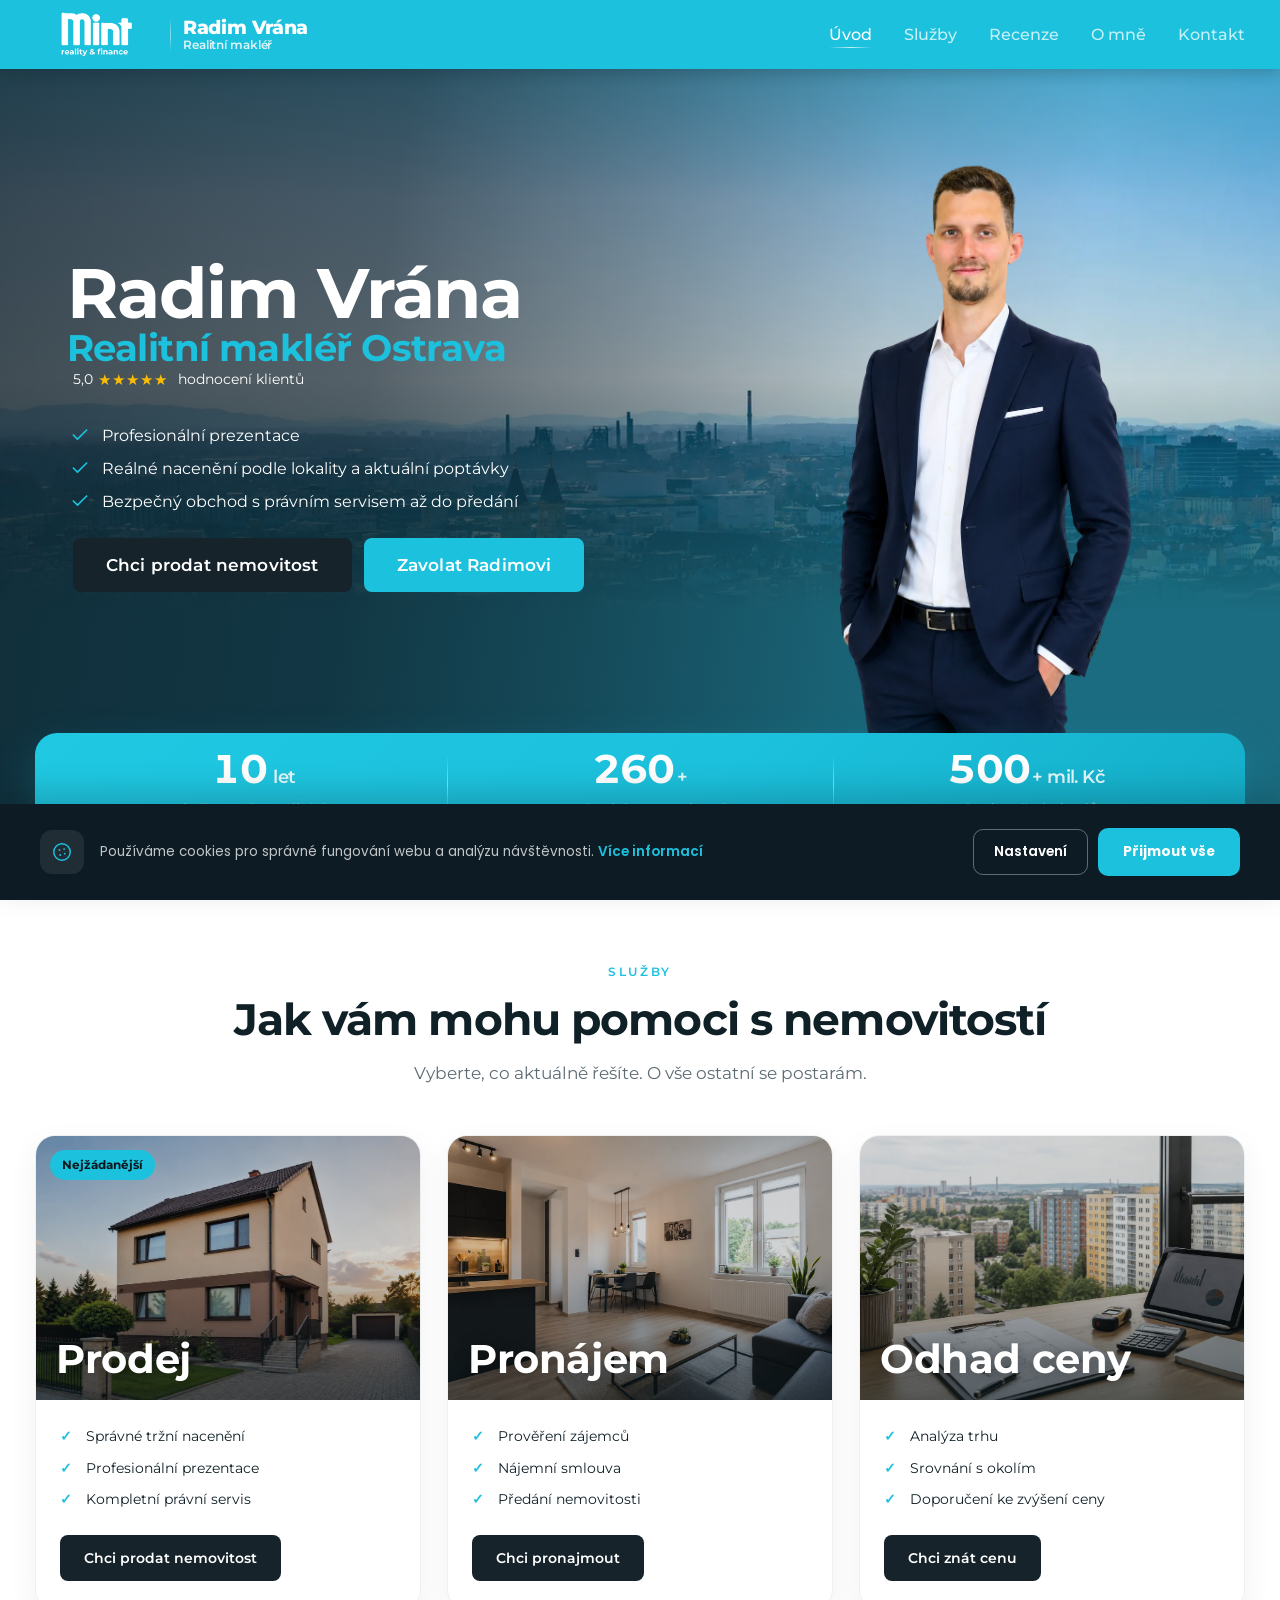
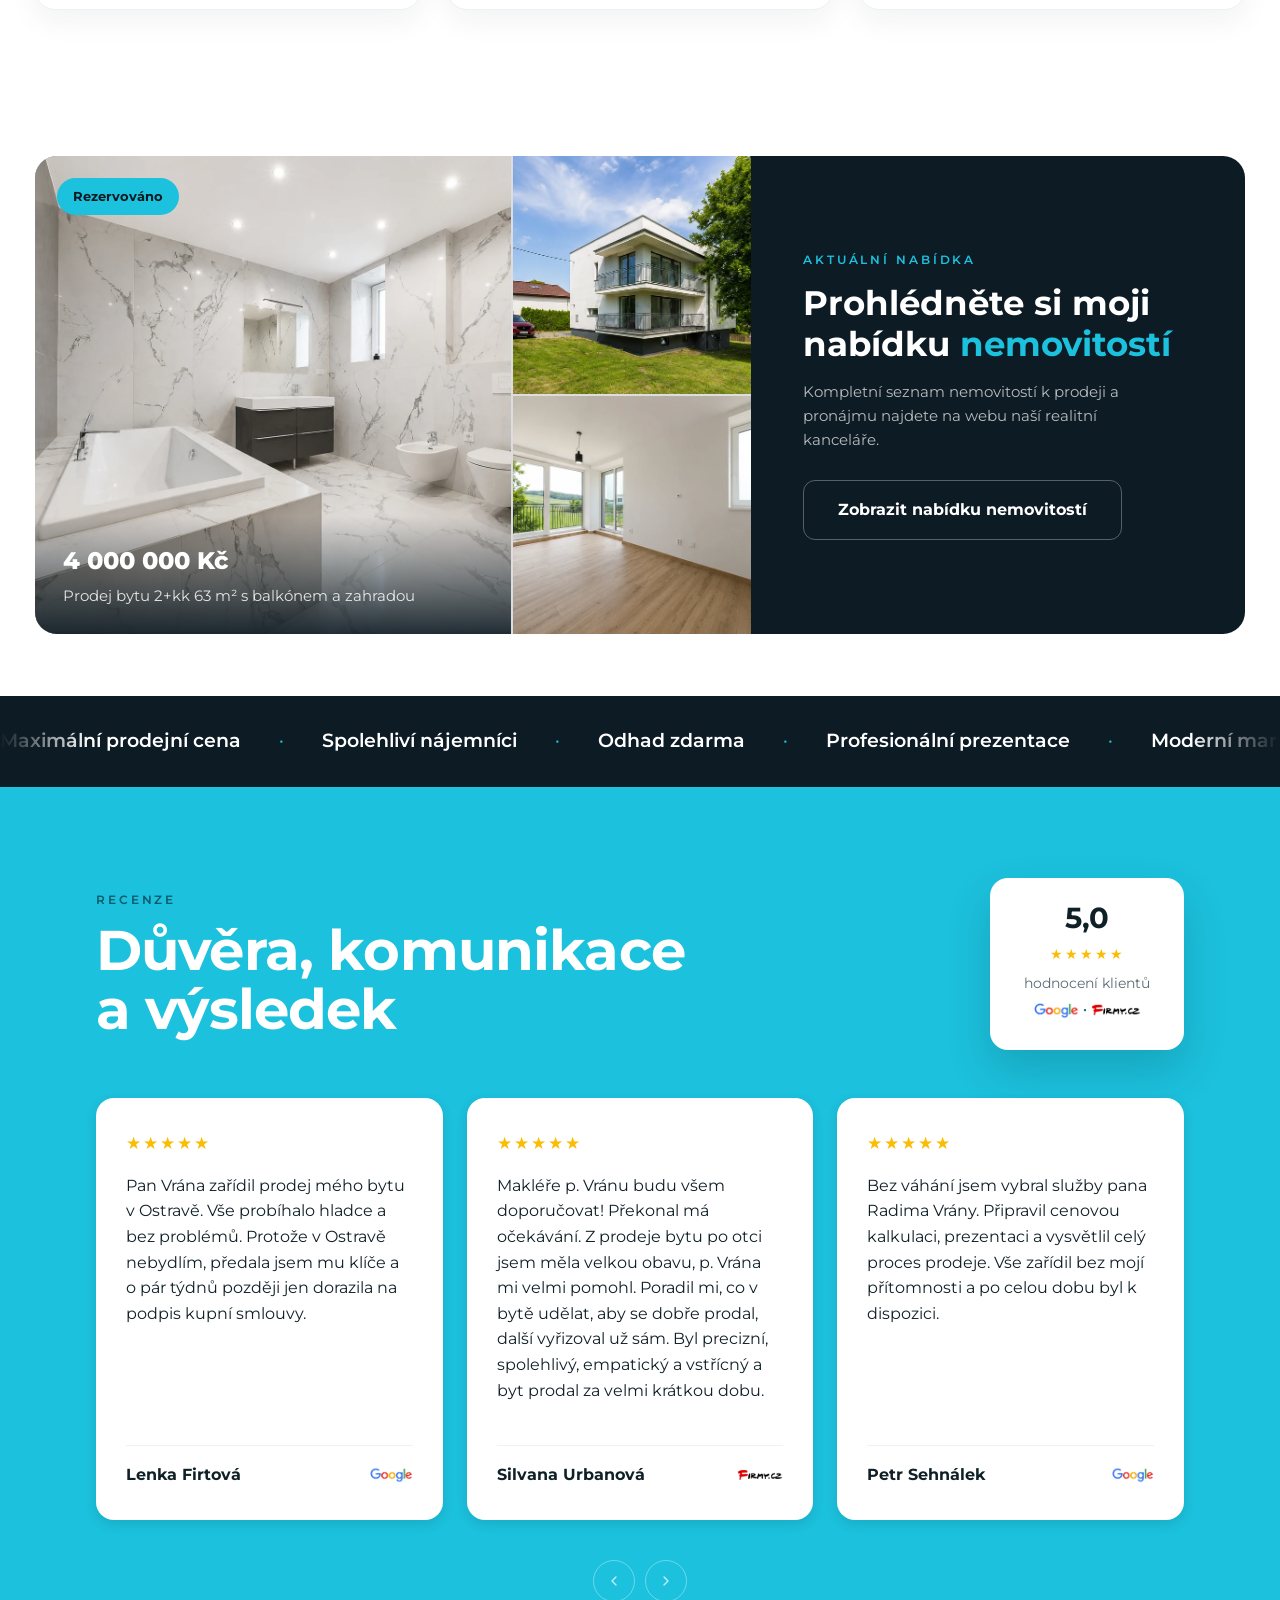
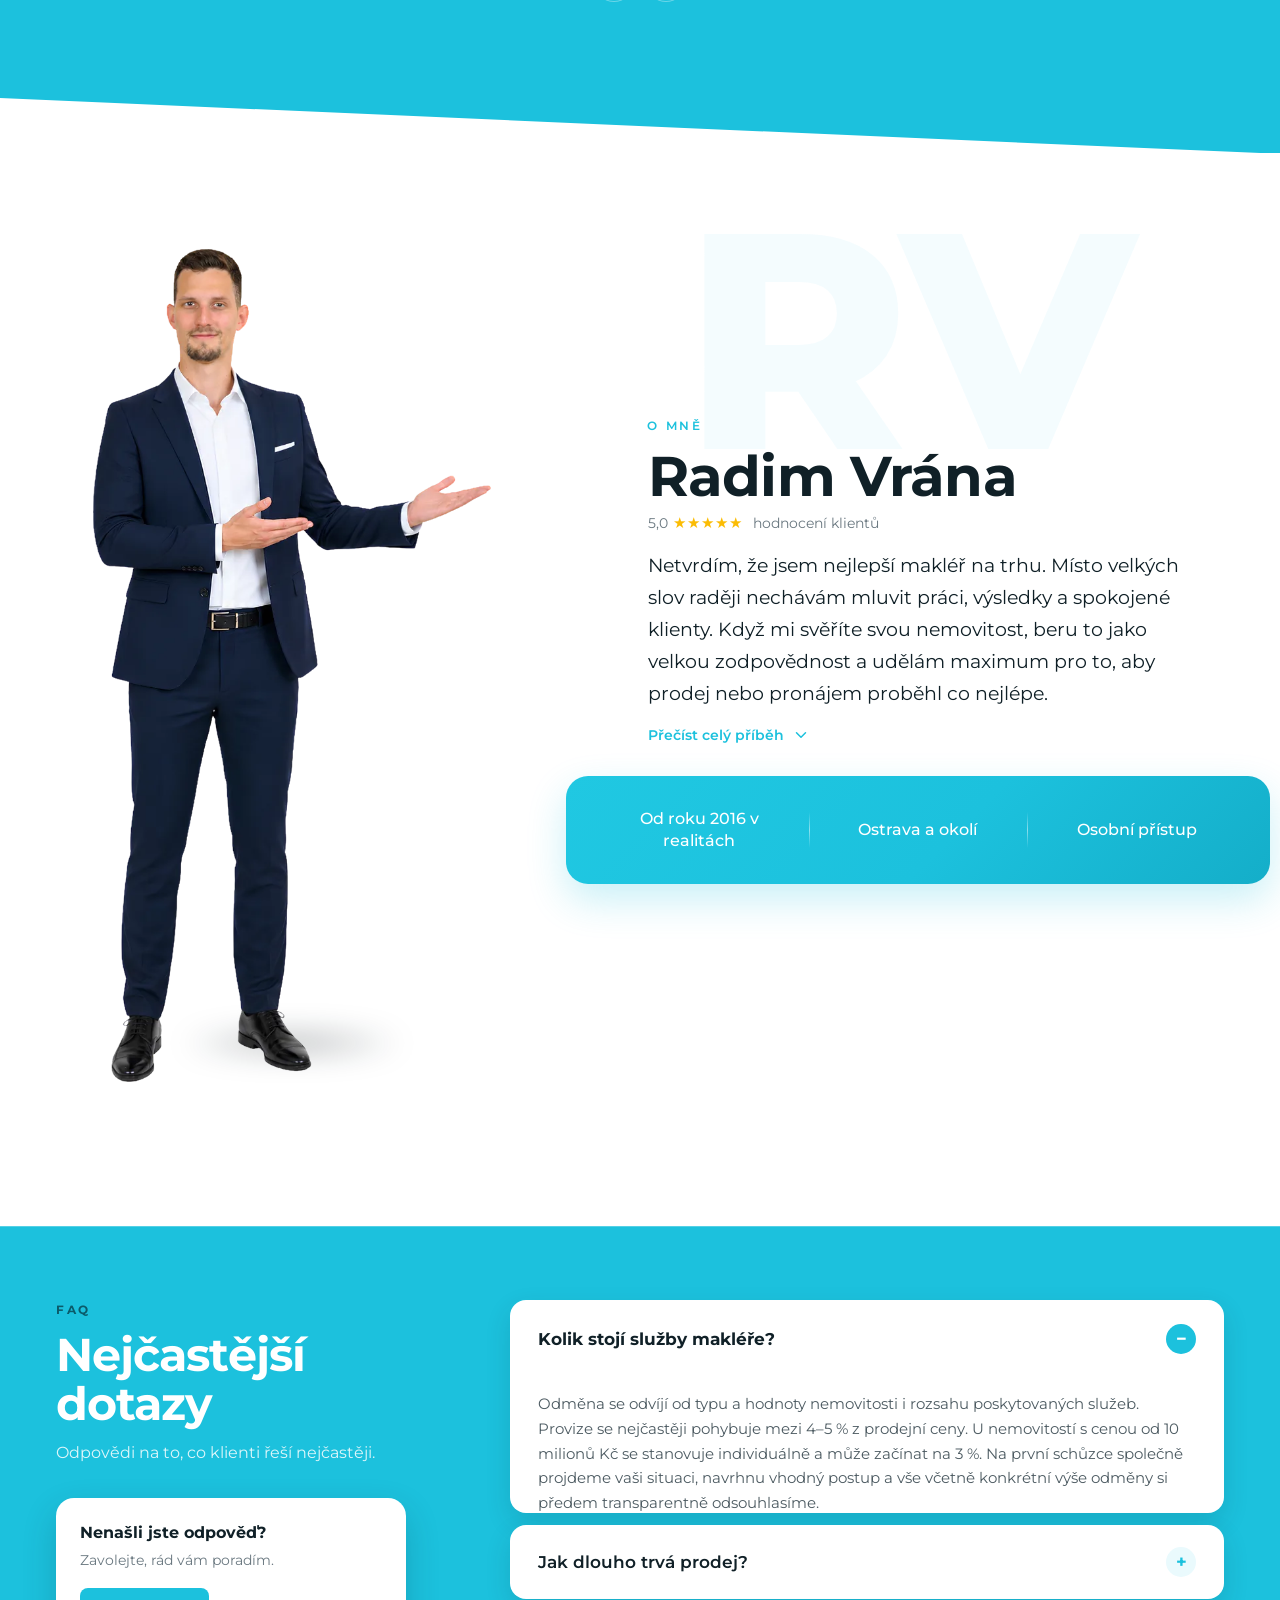
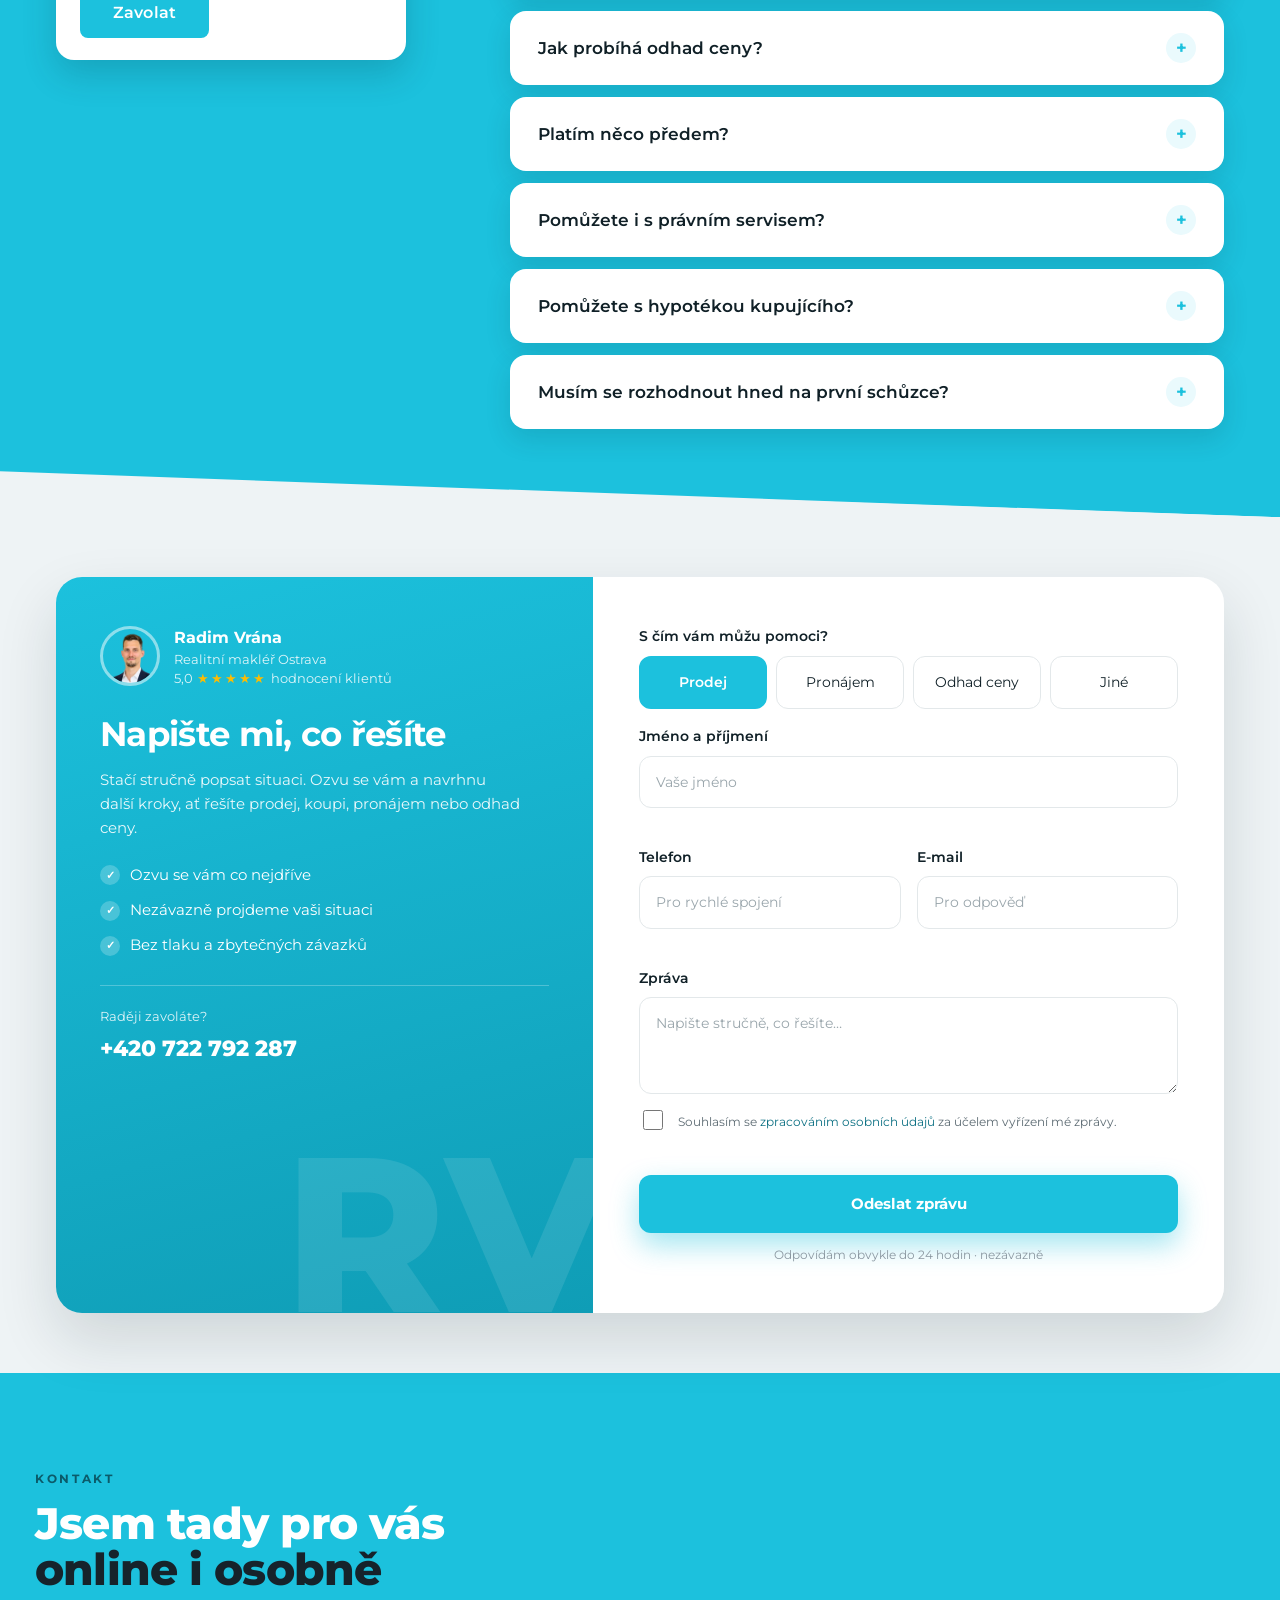
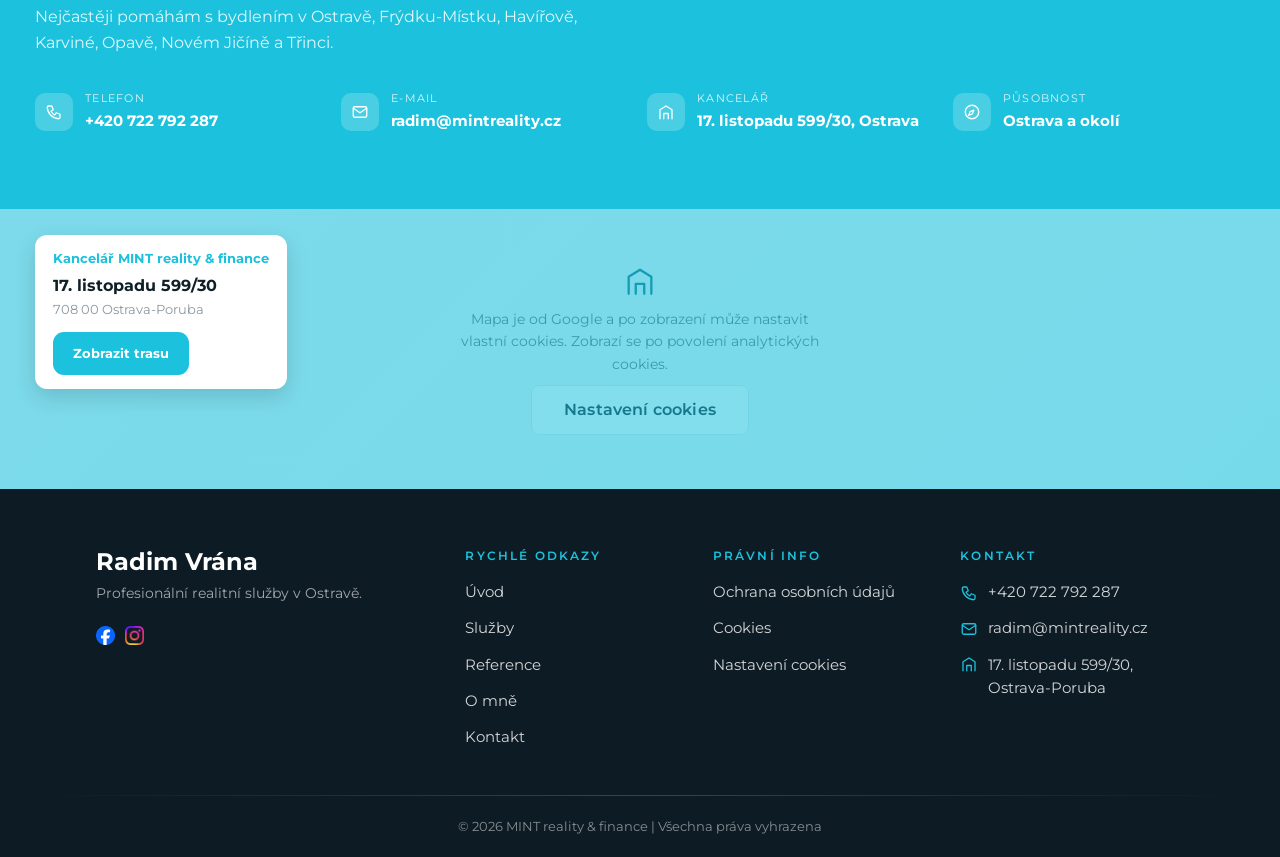
==== index.html @ 6e78b99b "FAQ: doplnit konkrétní výši provize (4-5 %, individuálně od 10 mil. Kč) Co-Authored-By: Claude Sonne" ====
<!DOCTYPE html>
<html lang="cs">
<head>
  <meta charset="UTF-8" />
  <meta name="viewport" content="width=device-width, initial-scale=1, viewport-fit=cover" />

  <!-- =========================================================================
       SEO ZÁKLAD — UPRAVIT PRO KAŽDÉHO MAKLÉŘE
       Tyto hodnoty musí být zde staticky (kvůli crawlerům). Zrcadli je
       s assets/data/site-config.js (sekce `seo` / `brand`).
       ====================================================================== -->
  <title>Radim Vrána | Realitní makléř Ostrava</title>
  <meta name="description" content="Pomohu vám s prodejem i pronájmem nemovitosti v Ostravě. Zajistím přesné nacenění, profesionální prezentaci, moderní marketing i kompletní právní servis až do předání klíčů." />
  <link rel="canonical" href="https://www.radimvrana.cz/" />
  <meta name="robots" content="index, follow" />
  <meta name="theme-color" content="#1CC1DD" />
  <meta name="author" content="Radim Vrána" />

  <!-- Favicony / ikony (placeholdery — nahraď reálnými soubory) -->
  <link rel="icon" href="assets/img/favicon.ico" sizes="any" />
  <link rel="icon" href="assets/img/favicon-32.png" type="image/png" sizes="32x32" />
  <link rel="icon" href="assets/img/favicon-16.png" type="image/png" sizes="16x16" />
  <link rel="apple-touch-icon" href="assets/img/apple-touch-icon.png" />

  <!-- Open Graph -->
  <meta property="og:type" content="website" />
  <meta property="og:locale" content="cs_CZ" />
  <meta property="og:site_name" content="Radim Vrána — Realitní makléř" />
  <meta property="og:title" content="Radim Vrána | Realitní makléř Ostrava" />
  <meta property="og:description" content="Pomohu vám s prodejem i pronájmem nemovitosti v Ostravě. Zajistím přesné nacenění, profesionální prezentaci, moderní marketing i kompletní právní servis až do předání klíčů." />
  <meta property="og:url" content="https://www.radimvrana.cz/" />
  <meta property="og:image" content="https://www.radimvrana.cz/assets/img/og-image.png" />
  <meta property="og:image:width" content="1200" />
  <meta property="og:image:height" content="630" />

  <!-- Twitter Card -->
  <meta name="twitter:card" content="summary_large_image" />
  <meta name="twitter:title" content="Radim Vrána | Realitní makléř Ostrava" />
  <meta name="twitter:description" content="Pomohu vám s prodejem i pronájmem nemovitosti v Ostravě. Zajistím přesné nacenění, profesionální prezentaci, moderní marketing i kompletní právní servis až do předání klíčů." />
  <meta name="twitter:image" content="https://www.radimvrana.cz/assets/img/og-image.png" />

  <!-- =========================================================================
       JSON-LD — strukturovaná data pro realitního makléře.
       Kombinace RealEstateAgent + napojení na Person (zakladatel/kontaktní osoba).
       UPRAVIT reálné údaje per makléř.

       POZOR — RECENZE / RATING:
       Záměrně ZDE NENÍ aggregateRating ani review. Přidávej je jen pokud máš
       ověřitelný, pravdivý zdroj hodnocení a opravdu počítané hodnoty. Falešné
       nebo nepodložené rating schema je proti pravidlům Google i zákazníka.
       Pokud budeš mít reálná data, přidej blok "aggregateRating" s pravdivým
       "ratingValue" a "reviewCount".
       ====================================================================== -->
  <script type="application/ld+json">
  {
    "@context": "https://schema.org",
    "@type": "RealEstateAgent",
    "name": "Radim Vrána — Realitní makléř",
    "image": "https://www.radimvrana.cz/assets/img/radim-vrana-avatar.webp",
    "url": "https://www.radimvrana.cz/",
    "telephone": "+420722792287",
    "email": "radim@mintreality.cz",
    "priceRange": "$$",
    "areaServed": "Ostrava a okolí",
    "address": {
      "@type": "PostalAddress",
      "addressLocality": "Ostrava",
      "addressCountry": "CZ"
    },
    "founder": {
      "@type": "Person",
      "name": "Radim Vrána",
      "jobTitle": "Realitní makléř",
      "telephone": "+420722792287",
      "email": "radim@mintreality.cz"
    }
  }
  </script>
  <!-- Pozn.: až budou reálné odkazy na sociální sítě (viz assets/data/site-config.js → social),
       přidej do objektu výše platnou JSON vlastnost "sameAs": ["https://facebook.com/...", ...].
       JSON nepodporuje komentáře — sem se žádný takový klíč přidat NESMÍ, jinak je celý blok
       neplatný a Google ho celý ignoruje (ověřeno: tahle chyba tu byla dřív). -->


  <!-- FAQPage – pouze otázky a odpovědi skutečně viditelné v sekci #faq.
       Při změně textů FAQ aktualizuj i tento blok, ať se shoduje s obsahem stránky. -->
  <script type="application/ld+json">
  {
    "@context": "https://schema.org",
    "@type": "FAQPage",
    "mainEntity": [
      {
        "@type": "Question",
        "name": "Kolik stojí služby makléře?",
        "acceptedAnswer": {
          "@type": "Answer",
          "text": "Odměna se odvíjí od typu a hodnoty nemovitosti i rozsahu poskytovaných služeb. Provize se nejčastěji pohybuje mezi 4–5 % z prodejní ceny. U nemovitostí s cenou od 10 milionů Kč se stanovuje individuálně a může začínat na 3 %. Na první schůzce společně projdeme vaši situaci, navrhnu vhodný postup a vše včetně konkrétní výše odměny si předem transparentně odsouhlasíme."
        }
      },
      {
        "@type": "Question",
        "name": "Jak dlouho trvá prodej?",
        "acceptedAnswer": {
          "@type": "Answer",
          "text": "Prodej nemovitosti obvykle trvá přibližně 1 až 3 měsíce. Konkrétní doba závisí především na správně nastavené ceně, typu nemovitosti, lokalitě a aktuální situaci na trhu."
        }
      },
      {
        "@type": "Question",
        "name": "Jak probíhá odhad ceny?",
        "acceptedAnswer": {
          "@type": "Answer",
          "text": "Podívám se na lokalitu, stav nemovitosti, dispozici, srovnatelné nabídky i reálnou poptávku. Cílem není cenu jen odhadnout od stolu, ale nastavit ji tak, aby dávala smysl pro trh i pro vás."
        }
      },
      {
        "@type": "Question",
        "name": "Platím něco předem?",
        "acceptedAnswer": {
          "@type": "Answer",
          "text": "Ne, předem nic neplatíte. Mou odměnu hradíte pouze v případě úspěšně dokončeného obchodu."
        }
      },
      {
        "@type": "Question",
        "name": "Pomůžete i s právním servisem?",
        "acceptedAnswer": {
          "@type": "Answer",
          "text": "Ano. Součástí bezpečného obchodu je příprava smluv, advokátní úschova, podpisy, katastr i předání nemovitosti. Právní část řeším ve spolupráci s advokátní kanceláří."
        }
      },
      {
        "@type": "Question",
        "name": "Pomůžete s hypotékou kupujícího?",
        "acceptedAnswer": {
          "@type": "Answer",
          "text": "Ano. Díky spolupráci s hypotečními specialisty dokážeme kupujícím pomoci se zajištěním financování. Prodávajícímu to přináší větší jistotu, že kupující hypotéku skutečně získá a celý obchod proběhne rychleji a bezpečněji."
        }
      },
      {
        "@type": "Question",
        "name": "Musím se rozhodnout hned na první schůzce?",
        "acceptedAnswer": {
          "@type": "Answer",
          "text": "Ne. První schůzka je hlavně o tom, abychom si prošli vaši situaci, možnosti a další postup. Rozhodnutí bude vždy na vás."
        }
      }
    ]
  }
  </script>

  <!-- Font: Montserrat (neblokuje render — display=swap) + Poppins pro cookie lištu -->
  <link rel="preconnect" href="https://fonts.googleapis.com" />
  <link rel="preconnect" href="https://fonts.gstatic.com" crossorigin />
  <link rel="stylesheet" href="https://fonts.googleapis.com/css2?family=Montserrat:wght@400;500;600;700&family=Poppins:wght@400;500;600;700&display=swap" />

  <!-- Styl -->
  <link rel="stylesheet" href="assets/css/styles.css" />
</head>
<body>
  <!-- Skip link -->
  <a class="skip-link" href="#main">Přeskočit na obsah</a>

  <!-- =========================================================================
       HEADER
       ====================================================================== -->
  <header class="site-header" id="top">
    <div class="container header__inner">
      <a class="brand" href="#top" aria-label="Domů — Radim Vrána, realitní makléř">
        <img class="brand__logo" src="assets/img/logo-bíle.png" alt="" aria-hidden="true" />
        <span class="brand__divider" aria-hidden="true"></span>
        <span class="brand__monogram" aria-hidden="true">
          <span class="brand__name" data-cfg="agent.name">Radim Vrána</span>
          <span class="brand__role">Realitní makléř</span>
        </span>
      </a>

      <nav class="nav" id="primary-nav" aria-label="Hlavní navigace">
        <ul class="nav__list">
          <li><a class="nav__link" href="#hero">Úvod</a></li>
          <li><a class="nav__link" href="#sluzby">Služby</a></li>
          <li><a class="nav__link" href="#reference">Recenze</a></li>
          <li><a class="nav__link" href="#o-mne">O mně</a></li>
          <li><a class="nav__link" href="#kontakt">Kontakt</a></li>
        </ul>
      </nav>

      <div class="header__actions">
        <button class="nav-toggle" type="button"
                aria-label="Otevřít menu" aria-expanded="false" aria-controls="mobile-menu">
          <span class="nav-toggle__bar"></span>
          <span class="nav-toggle__bar"></span>
          <span class="nav-toggle__bar"></span>
        </button>
      </div>
    </div>
  </header>

  <!-- Mobilní vysouvací menu — mimo <header>, aby jeho z-index nebyl omezený
       stacking kontextem hlavičky (ta má nižší z-index než backdrop, což by
       menu schovalo pod backdrop a odkazy by nešly kliknout). -->
  <div class="mobile-menu" id="mobile-menu" hidden>
    <nav aria-label="Mobilní navigace">
      <ul class="mobile-menu__list">
        <li><a class="mobile-menu__link" href="#hero">Úvod</a></li>
        <li><a class="mobile-menu__link" href="#sluzby">Služby</a></li>
        <li><a class="mobile-menu__link" href="#reference">Recenze</a></li>
        <li><a class="mobile-menu__link" href="#o-mne">O mně</a></li>
        <li><a class="mobile-menu__link" href="#kontakt">Kontakt</a></li>
      </ul>
      <div class="mobile-menu__actions">
        <a class="btn btn--primary btn--block" href="tel:+420722792287"
           data-cfg-href="agent.phoneTel" data-cfg="agent.phone">+420 722 792 287</a>
      </div>
    </nav>
  </div>
  <!-- Backdrop pro mobilní menu -->
  <div class="menu-backdrop" hidden></div>

  <main id="main">
    <!-- =======================================================================
         HERO
         ==================================================================== -->
    <section class="hero" id="hero" aria-labelledby="hero-title">
      <!-- Vizuální horní část hero (pozadí + obsah) — na mobilu je to samostatný
           kratší kontejner, aby pozadí (gradient/fotka) končilo nad statistikami
           a ne za nimi. Na desktopu je to jen obalový div beze změny chování. -->
      <div class="hero__visual">
        <!-- Vrstvené pozadí hero sekce pro mobil (podklad + fotka + tmavé překrytí).
             Na desktopu se nezobrazuje, tam běží původní .hero background-image. -->
        <div class="hero__bg-mobile" aria-hidden="true">
          <div class="hero__bg-base"></div>
          <div class="hero__bg-photo"></div>
          <div class="hero__bg-overlay"></div>
        </div>

        <!-- Liniový půdorysný motiv v pozadí (dekorace, decentní realitní detail) -->
        <svg class="hero__floorplan" viewBox="0 0 400 320" fill="none" stroke="currentColor"
             stroke-width="1.4" stroke-linejoin="round" aria-hidden="true">
          <rect x="8" y="8" width="384" height="304"/>
          <line x1="170" y1="8" x2="170" y2="200"/>
          <line x1="8" y1="200" x2="392" y2="200"/>
          <line x1="170" y1="120" x2="392" y2="120"/>
          <line x1="280" y1="120" x2="280" y2="200"/>
          <path d="M170 60a30 30 0 0 1 30 30"/>
          <path d="M92 200a26 26 0 0 1 26-26"/>
          <line x1="42" y1="8" x2="96" y2="8" stroke-width="4"/>
          <line x1="8" y1="244" x2="8" y2="288" stroke-width="4"/>
          <line x1="300" y1="312" x2="352" y2="312" stroke-width="4"/>
        </svg>

        <div class="container hero__inner">
        <div class="hero__content">
          <div class="hero__content-top">
            <h2 class="hero__name" data-cfg="agent.name">Radim Vrána</h2>
            <h1 class="hero__title" id="hero-title" data-cfg="hero.title">Realitní makléř Ostrava</h1>
            <div class="om-rating hero__rating" aria-label="Hodnocení 5 z 5">
              <span class="om-rating-text">5,0</span>
              <span class="om-stars" aria-hidden="true">★★★★★</span>
              <span class="om-rating-text">hodnocení klientů</span>
            </div>
          </div>

          <!-- Na mobilu se tento blok vizuálně přesouvá až pod fotku s vizitkou
               (viz .hero__content-bottom v @media max-width:899px), na desktopu
               zůstává v HTML pořadí beze změny. -->
          <div class="hero__content-bottom">
            <!-- Benefity místo podnadpisu (render z configu hero.reasons) -->
            <ul class="hero__reasons" data-reasons>
              <li>
                <svg class="hero__reason-ic" viewBox="0 0 24 24" fill="none" stroke="currentColor" stroke-width="2" stroke-linecap="round" stroke-linejoin="round" aria-hidden="true"><path d="M20 6 9 17l-5-5"/></svg>
                <span>Profesionální prezentace</span>
              </li>
              <li>
                <svg class="hero__reason-ic" viewBox="0 0 24 24" fill="none" stroke="currentColor" stroke-width="2" stroke-linecap="round" stroke-linejoin="round" aria-hidden="true"><path d="M20 6 9 17l-5-5"/></svg>
                <span>Reálné nacenění podle lokality a aktuální poptávky</span>
              </li>
              <li>
                <svg class="hero__reason-ic" viewBox="0 0 24 24" fill="none" stroke="currentColor" stroke-width="2" stroke-linecap="round" stroke-linejoin="round" aria-hidden="true"><path d="M20 6 9 17l-5-5"/></svg>
                <span>Bezpečný obchod s právním servisem až do předání</span>
              </li>
            </ul>
          </div>

          <!-- Na mobilu se tlačítka vizuálně přesouvají až pod fotku s vizitkou
               (viz .hero__cta v @media max-width:899px), na desktopu zůstávají
               v HTML pořadí beze změny. -->
          <div class="hero__cta">
            <a class="btn btn--primary btn--lg hero__cta-dark" href="#napiste" data-inquiry="Prodej nemovitosti" data-cfg="cta.secondary">
              Chci prodat nemovitost
            </a>
            <a class="btn btn--primary btn--lg hero__cta-desktop-only" href="tel:+420722792287" data-cfg-href="agent.phoneTel">
              Zavolat Radimovi
            </a>
            <a class="btn btn--primary btn--lg hero__cta-mobile-only" href="tel:+420722792287" data-cfg-href="agent.phoneTel">
              Zavolat Radimovi
            </a>
          </div>
        </div>

        <!-- Osobní karta makléře = fotka + překrývající kontaktní vizitka -->
        <aside class="hero__card" aria-label="Kontakt na makléře">
          <div class="hero__photo-wrap">
            <img class="hero__photo" src="assets/img/agent-placeholder.svg"
                 alt="Portrét makléře" width="440" height="550"
                 fetchpriority="high" decoding="async"
                 data-cfg-src="agent.photo" data-cfg-alt="agent.photoAlt" />
          </div>
          <div class="hero__contact">
            <p class="hero__signature" data-cfg="agent.name">Jan Novák</p>
            <p class="hero__signature-role" data-cfg="agent.position">Realitní makléř pro Ostravu a okolí</p>
            <a class="hero__phone-big" href="tel:+420777123456"
               data-cfg-href="agent.phoneTel" data-cfg="agent.phone" aria-label="Zavolat makléři">
              <svg viewBox="0 0 24 24" fill="none" stroke="currentColor" stroke-width="2" stroke-linecap="round" stroke-linejoin="round" aria-hidden="true"><path d="M5 4h4l2 5-3 2a12 12 0 0 0 5 5l2-3 5 2v4a2 2 0 0 1-2 2A16 16 0 0 1 3 6a2 2 0 0 1 2-2z"/></svg>
              +420 777 123 456
            </a>
            <a class="btn btn--primary btn--block" href="tel:+420722792287" data-cfg-href="agent.phoneTel">Zavolat Radimovi</a>
          </div>
        </aside>
        </div>
      </div>

      <!-- Statistiky -->
      <div class="container hero__stats">
        <ul class="stats" data-stats>
          <li class="stat"><span class="stat__value">10<span class="stat__suffix"> let</span></span><span class="stat__label">zkušeností v realitách</span></li>
          <li class="stat"><span class="stat__value">260<span class="stat__suffix">+</span></span><span class="stat__label">prodaných nemovitostí</span></li>
          <li class="stat"><span class="stat__value">500<span class="stat__suffix">+ mil. Kč</span></span><span class="stat__label">v hodnotě obchodů</span></li>
        </ul>
      </div>
    </section>

    <!-- =======================================================================
         SLUŽBY — 3 karty (Prodej / Pronájem / Odhad ceny)
         ==================================================================== -->
    <section class="section" id="sluzby" aria-labelledby="sluzby-title">
      <div class="container">
        <header class="sluzby-head">
          <p class="sluzby-kicker">Služby</p>
          <h2 class="sluzby-title" id="sluzby-title">Jak vám mohu pomoci s nemovitostí</h2>
          <p class="sluzby-lead">Vyberte, co aktuálně řešíte.<br class="sluzby-lead__break"> O vše ostatní se postarám.</p>
        </header>

        <div class="sluzby-grid">
          <article class="sluzba-card">
            <div class="sluzba-card__media">
              <span class="sluzba-card__badge">Nejžádanější</span>
              <img class="sluzba-card__img" src="assets/img/karta-prodej.webp" alt="Prodej nemovitosti" loading="lazy" width="640" height="440" />
              <h3 class="sluzba-card__title">Prodej</h3>
            </div>
            <div class="sluzba-card__body">
              <ul class="sluzba-card__list">
                <li>Správné tržní nacenění</li>
                <li>Profesionální prezentace</li>
                <li>Kompletní právní servis</li>
              </ul>
              <a class="sluzba-card__cta" href="#napiste" data-inquiry="Prodej nemovitosti">Chci prodat nemovitost</a>
            </div>
          </article>

          <article class="sluzba-card">
            <div class="sluzba-card__media">
              <img class="sluzba-card__img" src="assets/img/karta-pronajem.webp" alt="Pronájem nemovitosti" loading="lazy" width="640" height="440" />
              <h3 class="sluzba-card__title">Pronájem</h3>
            </div>
            <div class="sluzba-card__body">
              <ul class="sluzba-card__list">
                <li>Prověření zájemců</li>
                <li>Nájemní smlouva</li>
                <li>Předání nemovitosti</li>
              </ul>
              <a class="sluzba-card__cta" href="#napiste" data-inquiry="Pronájem">Chci pronajmout</a>
            </div>
          </article>

          <article class="sluzba-card">
            <div class="sluzba-card__media">
              <img class="sluzba-card__img" src="assets/img/karta-odhad.webp" alt="Odhad ceny nemovitosti" loading="lazy" width="640" height="440" />
              <h3 class="sluzba-card__title">Odhad ceny</h3>
            </div>
            <div class="sluzba-card__body">
              <ul class="sluzba-card__list">
                <li>Analýza trhu</li>
                <li>Srovnání s okolím</li>
                <li>Doporučení ke zvýšení ceny</li>
              </ul>
              <a class="sluzba-card__cta" href="#napiste" data-inquiry="Odhad ceny">Chci znát cenu</a>
            </div>
          </article>
        </div>
      </div>
    </section>

    <!-- =======================================================================
         AKTUÁLNÍ NABÍDKA — tmavá karta s vypíchnutou nemovitostí.
         Foto: assets/img/nemovitost.png — pro výměnu stačí nahradit tenhle
         soubor stejným názvem. Cena/popis a odkaz na web RK (href) jsou
         zatím placeholder texty/URL, doplň reálné údaje přímo v HTML.
         ==================================================================== -->
    <section class="section" id="nabidka" aria-labelledby="nabidka-title">
      <div class="container">
        <div class="nabidka-card">
          <div class="nabidka-card__media">
            <!-- Tři samostatné fotky (ne jedna slepená koláž) — každá má vlastní
                 object-position, takže se dá zaměření doladit nezávisle na sobě
                 podle toho, jak vyjdou při ořezu na dané rozlišení. Badge a
                 cena/název jsou uvnitř --main wrapperu, takže se drží jen nad
                 hlavní fotkou ve všech třech layoutových režimech (mobil/
                 tablet/desktop — viz CSS níže, tři samostatné @media bloky
                 s pevnými breakpointy, žádné plynulé přepočítávání). -->
            <div class="nabidka-card__photos">
              <div class="nabidka-card__photo-wrap nabidka-card__photo-wrap--main">
                <img class="nabidka-card__photo" src="assets/img/nabidka-koupelna.webp" alt="Koupelna" width="1019" height="1024" loading="lazy" decoding="async" />
                <span class="nabidka-card__badge">Rezervováno</span>
                <div class="nabidka-card__price-box">
                  <p class="nabidka-card__price">4 000 000 Kč</p>
                  <p class="nabidka-card__desc">Prodej bytu 2+kk 63 m² s balkónem a zahradou</p>
                </div>
              </div>
              <div class="nabidka-card__photo-wrap nabidka-card__photo-wrap--top">
                <img class="nabidka-card__photo" src="assets/img/nabidka-dum.webp" alt="Exteriér domu" width="510" height="509" loading="lazy" decoding="async" />
              </div>
              <div class="nabidka-card__photo-wrap nabidka-card__photo-wrap--bottom">
                <img class="nabidka-card__photo" src="assets/img/nabidka-pokoj.webp" alt="Obytný pokoj" width="510" height="508" loading="lazy" decoding="async" />
              </div>
            </div>
          </div>
          <div class="nabidka-card__content">
            <span class="nabidka-card__kicker">Aktuální nabídka</span>
            <h2 class="nabidka-card__heading" id="nabidka-title">Prohlédněte si moji nabídku <span class="nabidka-card__heading-accent">nemovitostí</span></h2>
            <p class="nabidka-card__lead">Kompletní seznam nemovitostí k prodeji a pronájmu najdete na webu naší realitní kanceláře.</p>
            <a class="nabidka-card__cta" href="https://www.mintreality.cz/reality/vse/?hideFilter=1" target="_blank" rel="noopener">Zobrazit nabídku nemovitostí</a>
          </div>
        </div>
      </div>
    </section>

    <!-- =======================================================================
         MARQUEE — kroky procesu prodeje, nekonečně běžící tmavý pruh
         ==================================================================== -->
    <div class="marquee" aria-hidden="true">
      <div class="marq-mask">
      <div class="marq-track">
        <div class="marq-group">
          <span class="marq-step">Maximální prodejní cena</span>
          <span class="marq-arrow">•</span>
          <span class="marq-step">Spolehliví nájemníci</span>
          <span class="marq-arrow">•</span>
          <span class="marq-step">Odhad zdarma</span>
          <span class="marq-arrow">•</span>
          <span class="marq-step">Profesionální prezentace</span>
          <span class="marq-arrow">•</span>
          <span class="marq-step">Moderní marketing</span>
          <span class="marq-arrow">•</span>
          <span class="marq-step">Bezpečný průběh</span>
          <span class="marq-arrow">•</span>
          <span class="marq-step">Kompletní právní servis</span>
          <span class="marq-arrow">•</span>
          <span class="marq-step">Osobní přístup</span>
          <span class="marq-arrow">•</span>
        </div>
        <div class="marq-group" aria-hidden="true">
          <span class="marq-step">Maximální prodejní cena</span>
          <span class="marq-arrow">•</span>
          <span class="marq-step">Spolehliví nájemníci</span>
          <span class="marq-arrow">•</span>
          <span class="marq-step">Odhad zdarma</span>
          <span class="marq-arrow">•</span>
          <span class="marq-step">Profesionální prezentace</span>
          <span class="marq-arrow">•</span>
          <span class="marq-step">Moderní marketing</span>
          <span class="marq-arrow">•</span>
          <span class="marq-step">Bezpečný průběh</span>
          <span class="marq-arrow">•</span>
          <span class="marq-step">Kompletní právní servis</span>
          <span class="marq-arrow">•</span>
          <span class="marq-step">Osobní přístup</span>
          <span class="marq-arrow">•</span>
        </div>
      </div>
      </div>
    </div>

    <!-- =======================================================================
         REFERENCE / RECENZE — render z configu přes main.js
         ==================================================================== -->
    <section class="section" id="reference" aria-labelledby="reference-title">
      <div class="container">
        <div class="reviews-head">
          <header class="section__head">
            <span class="reference-kicker">Recenze</span>
            <h2 class="section__title" id="reference-title">Důvěra, komunikace a výsledek</h2>
          </header>

          <!-- Souhrnné hodnocení — hodnoty z configu (reviews.rating); skryje se, když není value -->
          <aside class="reviews-rating" data-rating aria-label="Souhrnné hodnocení klientů">
            <div class="reviews-rating__row reviews-rating__row--top">
              <span class="reviews-rating__score"><span data-rating-value>5,0</span></span>
              <span class="reviews-rating__stars" aria-hidden="true">★★★★★</span>
            </div>
            <div class="reviews-rating__row reviews-rating__row--bottom">
              <span class="reviews-rating__label" data-rating-label>hodnocení klientů</span>
              <span class="reviews-rating__sources">
                <a class="reviews-rating__src reviews-rating__src--logo" data-rating-google href="#" target="_blank" rel="noopener noreferrer"><img class="reviews-rating__logo" src="assets/img/google-logo.png" alt="Google" loading="lazy" decoding="async"></a>
                <span aria-hidden="true"> · </span>
                <a class="reviews-rating__src reviews-rating__src--logo" data-rating-firmy href="#" target="_blank" rel="noopener noreferrer"><img class="reviews-rating__logo reviews-rating__logo--firmy" src="assets/img/firmy-logo.png" alt="Firmy.cz" loading="lazy" decoding="async"></a>
              </span>
            </div>
          </aside>
        </div>

        <!-- Sem main.js vykreslí recenze podle reviews.provider -->
        <div class="reviews" data-reviews aria-live="polite"></div>

      </div>
    </section>

    <!-- =======================================================================
         O MAKLÉŘI (placeholder)
         ==================================================================== -->
    <section class="section" id="o-mne" aria-labelledby="o-mne-title">
      <div class="container about">
        <div class="about__media">
          <img class="about__photo" src="assets/img/radim-about.webp"
               alt="Radim Vrána, realitní makléř" width="900" height="1125" loading="lazy" decoding="async" />
        </div>

        <div class="about__head">
          <span class="om-kicker">O MNĚ</span>
          <h2 class="section__title" id="o-mne-title"><span data-cfg="agent.name">Radim Vrána</span></h2>
          <div class="om-rating" aria-label="Hodnocení 5 z 5">
            <span class="om-rating-text">5,0</span>
            <span class="om-stars" aria-hidden="true">★★★★★</span>
            <span class="om-rating-text">hodnocení klientů</span>
          </div>
          <p class="about__intro">Netvrdím, že jsem nejlepší makléř na trhu. Místo velkých slov raději nechávám mluvit práci, výsledky a spokojené klienty. Když mi svěříte svou nemovitost, beru to jako velkou zodpovědnost a udělám maximum pro to, aby prodej nebo pronájem proběhl co nejlépe.</p>

          <!-- Přepínač zobrazí JS (bez JS je celý příběh vidět); ovládá rozbalení -->
          <button class="about__reveal" type="button" aria-expanded="false" aria-controls="about-story" hidden>
            <span class="about__reveal-label">Přečíst celý příběh</span>
            <svg class="about__reveal-ic" viewBox="0 0 24 24" fill="none" stroke="currentColor" stroke-width="2" stroke-linecap="round" stroke-linejoin="round" aria-hidden="true"><path d="m6 9 6 6 6-6"/></svg>
          </button>

          <ul class="about__trust">
            <li>Od roku 2016 v realitách</li>
            <li>Ostrava a okolí</li>
            <li>Osobní přístup</li>
          </ul>

        </div>

        <div class="about__body">
          <div class="about__story" id="about-story">
            <div class="about__story-inner">
              <p class="about__text">V realitách se pohybuji od roku 2016. Do svých dvaceti let jsem hrál hokej, který mě naučil vytrvat, bojovat za tým a udělat maximum pro společný cíl. Podobně vnímám i spolupráci s klientem. Ne jako jednorázovou zakázku, ale jako obchodní partnerství, ve kterém táhneme za jeden provaz.</p>
              <p class="about__text">Prodej nebo koupě nemovitosti je velký životní krok, často plný emocí i obav. Proto se snažím klientovi nejdříve porozumět jako člověku. Profesně je pro mě důležité zajistit co nejlepší podmínky, rozumný čas a bezpečný průběh bez zbytečných komplikací.</p>
              <p class="about__text">Důraz kladu na kvalitní marketing, profesionální přípravu nemovitosti a správnou prezentaci. Bezpečný právní průběh řeším ve spolupráci s renomovanou advokátní kanceláří.</p>
              <p class="about__text">Ve volném čase jsem nejraději s rodinou. Takže se předem omlouvám, ale moje dcerka úplně netoleruje pracovní telefonáty v neděli večer. Oblíbil jsem si také horskou turistiku, protože člověka učí překonávat překážky, vytrvat a jít dál. Podobně jako v životě i v realitách.</p>
              <p class="about__text">Pokud zvažujete prodej, koupi nebo pronájem, rád se s vámi nezávazně potkám nebo si zavolám. Ukážu vám, jak pracuji a co můžete od spolupráce očekávat. Rozhodnutí bude na vás. Ze zkušenosti ale vím, že když si společně sedneme, většina klientů má rychle jasno.</p>
            </div>
          </div>
        </div>
      </div>
    </section>

    <!-- =======================================================================
         FAQ — dvousloupcová kompozice: vlevo (sticky) kicker/nadpis/perex/kontaktní
         karta, vpravo akordeon (JS: initFaqAccordion v main.js — single-open,
         max-height animace, aria-expanded/aria-controls).
         ==================================================================== -->
    <section class="section" id="faq" aria-labelledby="faq-title">
      <div class="container faq-layout">
        <div class="faq-col">
          <span class="faq-kicker">FAQ</span>
          <h2 class="faq-title" id="faq-title">Nejčastější dotazy</h2>
          <p class="faq-lead">Odpovědi na to, co klienti řeší nejčastěji.</p>

          <div class="faq-card">
            <p class="faq-card__title">Nenašli jste odpověď?</p>
            <p class="faq-card__text">Zavolejte, rád vám poradím.</p>
            <a class="btn btn--primary" href="tel:+420722792287"
               data-cfg-href="agent.phoneTel">Zavolat</a>
          </div>
        </div>

        <div class="faq-list">
          <div class="faq__item is-open">
            <h3 class="faq__item-head">
              <button class="faq__btn" type="button" aria-expanded="true" aria-controls="faq-a-1" id="faq-q-1">
                <span class="faq__q">Kolik stojí služby makléře?</span>
                <span class="faq__toggle" aria-hidden="true"></span>
              </button>
            </h3>
            <div class="faq__panel" id="faq-a-1" role="region" aria-labelledby="faq-q-1">
              <div class="faq__panel-inner">
                <p>Odměna se odvíjí od typu a hodnoty nemovitosti i rozsahu poskytovaných služeb. Provize se nejčastěji pohybuje mezi 4–5 % z prodejní ceny. U nemovitostí s cenou od 10 milionů Kč se stanovuje individuálně a může začínat na 3 %. Na první schůzce společně projdeme vaši situaci, navrhnu vhodný postup a vše včetně konkrétní výše odměny si předem transparentně odsouhlasíme.</p>
              </div>
            </div>
          </div>
          <div class="faq__item">
            <h3 class="faq__item-head">
              <button class="faq__btn" type="button" aria-expanded="false" aria-controls="faq-a-2" id="faq-q-2">
                <span class="faq__q">Jak dlouho trvá prodej?</span>
                <span class="faq__toggle" aria-hidden="true"></span>
              </button>
            </h3>
            <div class="faq__panel" id="faq-a-2" role="region" aria-labelledby="faq-q-2">
              <div class="faq__panel-inner">
                <p>Prodej nemovitosti obvykle trvá přibližně 1 až 3 měsíce. Konkrétní doba závisí především na správně nastavené ceně, typu nemovitosti, lokalitě a aktuální situaci na trhu.</p>
              </div>
            </div>
          </div>
          <div class="faq__item">
            <h3 class="faq__item-head">
              <button class="faq__btn" type="button" aria-expanded="false" aria-controls="faq-a-3" id="faq-q-3">
                <span class="faq__q">Jak probíhá odhad ceny?</span>
                <span class="faq__toggle" aria-hidden="true"></span>
              </button>
            </h3>
            <div class="faq__panel" id="faq-a-3" role="region" aria-labelledby="faq-q-3">
              <div class="faq__panel-inner">
                <p>Podívám se na lokalitu, stav nemovitosti, dispozici, srovnatelné nabídky i reálnou poptávku. Cílem není cenu jen odhadnout od stolu, ale nastavit ji tak, aby dávala smysl pro trh i pro vás.</p>
              </div>
            </div>
          </div>
          <div class="faq__item">
            <h3 class="faq__item-head">
              <button class="faq__btn" type="button" aria-expanded="false" aria-controls="faq-a-4" id="faq-q-4">
                <span class="faq__q">Platím něco předem?</span>
                <span class="faq__toggle" aria-hidden="true"></span>
              </button>
            </h3>
            <div class="faq__panel" id="faq-a-4" role="region" aria-labelledby="faq-q-4">
              <div class="faq__panel-inner">
                <p>Ne, předem nic neplatíte. Mou odměnu hradíte pouze v případě úspěšně dokončeného obchodu.</p>
              </div>
            </div>
          </div>
          <div class="faq__item">
            <h3 class="faq__item-head">
              <button class="faq__btn" type="button" aria-expanded="false" aria-controls="faq-a-5" id="faq-q-5">
                <span class="faq__q">Pomůžete i s právním servisem?</span>
                <span class="faq__toggle" aria-hidden="true"></span>
              </button>
            </h3>
            <div class="faq__panel" id="faq-a-5" role="region" aria-labelledby="faq-q-5">
              <div class="faq__panel-inner">
                <p>Ano. Součástí bezpečného obchodu je příprava smluv, advokátní úschova, podpisy, katastr i předání nemovitosti. Právní část řeším ve spolupráci s advokátní kanceláří.</p>
              </div>
            </div>
          </div>
          <div class="faq__item">
            <h3 class="faq__item-head">
              <button class="faq__btn" type="button" aria-expanded="false" aria-controls="faq-a-6" id="faq-q-6">
                <span class="faq__q">Pomůžete s hypotékou kupujícího?</span>
                <span class="faq__toggle" aria-hidden="true"></span>
              </button>
            </h3>
            <div class="faq__panel" id="faq-a-6" role="region" aria-labelledby="faq-q-6">
              <div class="faq__panel-inner">
                <p>Ano. Díky spolupráci s hypotečními specialisty dokážeme kupujícím pomoci se zajištěním financování. Prodávajícímu to přináší větší jistotu, že kupující hypotéku skutečně získá a celý obchod proběhne rychleji a bezpečněji.</p>
              </div>
            </div>
          </div>
          <div class="faq__item">
            <h3 class="faq__item-head">
              <button class="faq__btn" type="button" aria-expanded="false" aria-controls="faq-a-7" id="faq-q-7">
                <span class="faq__q">Musím se rozhodnout hned na první schůzce?</span>
                <span class="faq__toggle" aria-hidden="true"></span>
              </button>
            </h3>
            <div class="faq__panel" id="faq-a-7" role="region" aria-labelledby="faq-q-7">
              <div class="faq__panel-inner">
                <p>Ne. První schůzka je hlavně o tom, abychom si prošli vaši situaci, možnosti a další postup. Rozhodnutí bude vždy na vás.</p>
              </div>
            </div>
          </div>
        </div>
      </div>
    </section>

    <!-- =======================================================================
         NAPIŠTE MI — leadová karta: tyrkysový „vizitka" panel + formulář
         ==================================================================== -->
    <section class="section" id="napiste" aria-labelledby="napiste-title">
      <div class="container">
        <div class="lead-card">
          <div class="lead-card__pitch">
            <span class="lead-card__mark" aria-hidden="true">RV</span>

            <div class="lead-card__content">
              <div class="lead-card__agent">
                <img class="lead-card__photo" src="assets/img/radim-vrana-avatar.webp" data-cfg-src="agent.avatarPhoto"
                     alt="Radim Vrána" data-cfg-alt="agent.photoAlt" width="60" height="60" loading="lazy" decoding="async" />
                <div>
                  <p class="lead-card__agent-name" data-cfg="agent.name">Radim Vrána</p>
                  <p class="lead-card__agent-role" data-cfg="agent.role">Realitní makléř Ostrava</p>
                  <p class="lead-card__rating">
                    <span data-cfg="reviews.rating.value">5,0</span>
                    <span class="lead-card__stars" aria-hidden="true">★★★★★</span>
                    <span class="lead-card__rating-label" data-cfg="reviews.rating.label">hodnocení klientů</span>
                  </p>
                </div>
              </div>

              <h2 class="lead-card__title" id="napiste-title">Napište mi, co řešíte</h2>
              <p class="lead-card__text">Stačí stručně popsat situaci. Ozvu se vám a navrhnu další kroky, ať řešíte prodej, koupi, pronájem nebo odhad ceny.</p>

              <ul class="lead-card__perks">
                <li><span class="lead-card__check" aria-hidden="true">✓</span>Ozvu se vám co nejdříve</li>
                <li><span class="lead-card__check" aria-hidden="true">✓</span>Nezávazně projdeme vaši situaci</li>
                <li><span class="lead-card__check" aria-hidden="true">✓</span>Bez tlaku a zbytečných závazků</li>
              </ul>

              <div class="lead-card__divider"></div>

              <p class="lead-card__call-label">Raději zavoláte?</p>
              <a class="lead-card__phone" href="tel:+420722792287"
                 data-cfg-href="agent.phoneTel" data-cfg="agent.phone">+420 722 792 287</a>
            </div>
          </div>

          <div class="lead-card__form-wrap">
            <!-- Formulář — bez backendu; main.js dělá základní validaci + honeypot -->
            <form class="lead-form" id="contact-form" novalidate data-endpoint="send-form.php" method="post" action="send-form.php">
              <div class="lead-form__row">
                <label class="lead-form__label" id="f-sluzba-label">S čím vám můžu pomoci?</label>
                <div class="lead-form__tiles" role="radiogroup" aria-labelledby="f-sluzba-label">
                  <input class="lead-form__tile-input" type="radio" name="sluzba" id="f-sluzba-prodej" value="Prodej nemovitosti" checked />
                  <label class="lead-form__tile" for="f-sluzba-prodej">Prodej</label>

                  <input class="lead-form__tile-input" type="radio" name="sluzba" id="f-sluzba-pronajem" value="Pronájem" />
                  <label class="lead-form__tile" for="f-sluzba-pronajem">Pronájem</label>

                  <input class="lead-form__tile-input" type="radio" name="sluzba" id="f-sluzba-odhad" value="Odhad ceny" />
                  <label class="lead-form__tile" for="f-sluzba-odhad">Odhad ceny</label>

                  <input class="lead-form__tile-input" type="radio" name="sluzba" id="f-sluzba-jine" value="Jiné" />
                  <label class="lead-form__tile" for="f-sluzba-jine">Jiné</label>
                </div>
              </div>

              <div class="lead-form__row">
                <label class="lead-form__label" for="f-name">Jméno a příjmení</label>
                <input class="lead-form__input" id="f-name" name="name" type="text"
                       autocomplete="name" placeholder="Vaše jméno" required aria-required="true" />
                <span class="lead-form__error" data-error-for="name"></span>
              </div>

              <div class="lead-form__grid">
                <div class="lead-form__row">
                  <label class="lead-form__label" for="f-phone">Telefon</label>
                  <input class="lead-form__input" id="f-phone" name="phone" type="tel"
                         autocomplete="tel" inputmode="tel" placeholder="Pro rychlé spojení"
                         required aria-required="true" />
                  <span class="lead-form__error" data-error-for="phone"></span>
                </div>
                <div class="lead-form__row">
                  <label class="lead-form__label" for="f-email">E-mail</label>
                  <input class="lead-form__input" id="f-email" name="email" type="email"
                         autocomplete="email" inputmode="email" placeholder="Pro odpověď"
                         required aria-required="true" />
                  <span class="lead-form__error" data-error-for="email"></span>
                </div>
              </div>

              <div class="lead-form__row">
                <label class="lead-form__label" for="f-message">Zpráva</label>
                <textarea class="lead-form__input lead-form__textarea" id="f-message" name="message"
                          rows="3" placeholder="Napište stručně, co řešíte…"></textarea>
              </div>

              <!-- Honeypot: skrytý přístupně (mimo viewport, aria-hidden, bez tabindexu) -->
              <div class="lead-form__hp" aria-hidden="true">
                <label for="f-company">Nevyplňujte toto pole</label>
                <input id="f-company" name="company" type="text" tabindex="-1" autocomplete="off" />
              </div>

              <div class="lead-form__row lead-form__row--check">
                <input class="lead-form__checkbox" id="f-gdpr" name="gdpr" type="checkbox" required aria-required="true" />
                <label class="lead-form__check-label" for="f-gdpr">
                  Souhlasím se <a href="/ochrana-osobnich-udaju" target="_blank" rel="noopener noreferrer">zpracováním osobních údajů</a> za účelem vyřízení mé zprávy.
                </label>
                <span class="lead-form__error" data-error-for="gdpr"></span>
              </div>

              <p class="lead-form__error lead-form__error--general" data-form-general-error role="alert" hidden></p>
              <button class="lead-form__submit" type="submit">Odeslat zprávu</button>
              <p class="lead-form__note">Odpovídám obvykle do 24 hodin · nezávazně</p>
            </form>

            <div class="lead-form__success" data-form-success role="status" aria-live="polite" hidden>
              <p>Děkuji, ozvu se vám co nejdříve.</p>
            </div>
          </div>
        </div>
      </div>
    </section>

    <!-- =======================================================================
         KONTAKT + MAPA — obsah nahoře (tyrkysový blok), pás mapy dole
         ==================================================================== -->
    <section class="section" id="kontakt" aria-labelledby="kontakt-title">
      <div class="kontakt-card__top">
        <div class="container">
          <div class="kontakt-card__head">
            <div class="kontakt-card__intro">
              <span class="kontakt-card__kicker">Kontakt</span>
              <h2 class="kontakt-card__heading" id="kontakt-title">Jsem tady pro vás <span class="kontakt-card__heading-dark">online i osobně</span></h2>
              <p class="kontakt-card__lead">Nejčastěji pomáhám s bydlením v Ostravě, Frýdku-Místku, Havířově, Karviné, Opavě, Novém Jičíně a Třinci.</p>
            </div>
          </div>

          <div class="kontakt-card__tiles">
            <div class="kontakt-card__tile">
              <span class="kontakt-card__tile-icon" aria-hidden="true">
                <svg viewBox="0 0 24 24" fill="none" stroke="currentColor" stroke-width="1.75" stroke-linecap="round" stroke-linejoin="round"><path d="M5 4h4l2 5-3 2a12 12 0 0 0 5 5l2-3 5 2v4a2 2 0 0 1-2 2A16 16 0 0 1 3 6a2 2 0 0 1 2-2z"/></svg>
              </span>
              <div>
                <span class="kontakt-card__tile-label">Telefon</span>
                <a class="kontakt-card__tile-value" href="tel:+420722792287"
                   data-cfg-href="agent.phoneTel" data-cfg="agent.phone">722 792 287</a>
              </div>
            </div>
            <div class="kontakt-card__tile">
              <span class="kontakt-card__tile-icon" aria-hidden="true">
                <svg viewBox="0 0 24 24" fill="none" stroke="currentColor" stroke-width="1.75" stroke-linecap="round" stroke-linejoin="round"><rect x="3" y="5" width="18" height="14" rx="2"/><path d="M3 7l9 6 9-6"/></svg>
              </span>
              <div>
                <span class="kontakt-card__tile-label">E-mail</span>
                <a class="kontakt-card__tile-value" href="mailto:radim@mintreality.cz"
                   data-cfg-href="agent.emailMailto" data-cfg="agent.email">radim@mintreality.cz</a>
              </div>
            </div>
            <div class="kontakt-card__tile">
              <span class="kontakt-card__tile-icon" aria-hidden="true">
                <svg viewBox="0 0 24 24" fill="none" stroke="currentColor" stroke-width="1.75" stroke-linecap="round" stroke-linejoin="round"><path d="M4 21V9l8-5 8 5v12"/><path d="M9 21v-7h6v7"/></svg>
              </span>
              <div>
                <span class="kontakt-card__tile-label">Kancelář</span>
                <span class="kontakt-card__tile-value kontakt-card__tile-value--nowrap">17. listopadu 599/30, Ostrava</span>
              </div>
            </div>
            <div class="kontakt-card__tile">
              <span class="kontakt-card__tile-icon" aria-hidden="true">
                <svg viewBox="0 0 24 24" fill="none" stroke="currentColor" stroke-width="1.75" stroke-linecap="round" stroke-linejoin="round"><circle cx="12" cy="12" r="9"/><path d="m14.5 9.5-2 5-5 2 2-5z"/></svg>
              </span>
              <div>
                <span class="kontakt-card__tile-label">Působnost</span>
                <span class="kontakt-card__tile-value">Ostrava a okolí</span>
              </div>
            </div>
          </div>
        </div>
      </div>

      <!-- Pás mapy (Google embed, bez API klíče), full-bleed. Adresu změníš v src za query.
           Plovoucí karty jsou zarovnané na šířku .container (calc), ne k okraji obrazovky.
           Mapa se NEnačítá automaticky — Google embed nastavuje vlastní cookies bez ohledu
           na naši cookie lištu, takže ji vážeme na souhlas s Analytickými cookies (main.js
           initCookieConsent → applyConsent). Jakmile uživatel v cookie liště/nastavení
           analytické cookies povolí, mapa se sama načte — bez dalšího klikání navíc. -->
      <div class="kontakt-card__map" data-map-wrap
           data-map-src="https://maps.google.com/maps?q=17.%20listopadu%20599%2F30%2C%20Ostrava-Poruba%2C%20708%2000&z=15&output=embed">
        <div class="kontakt-card__map-placeholder" data-map-placeholder>
          <svg class="kontakt-card__map-placeholder-ic" viewBox="0 0 24 24" fill="none" stroke="currentColor" stroke-width="1.6" stroke-linecap="round" stroke-linejoin="round" aria-hidden="true"><path d="M4 21V9l8-5 8 5v12"/><path d="M9 21v-7h6v7"/></svg>
          <p class="kontakt-card__map-placeholder-text">Mapa je od Google a po zobrazení může nastavit vlastní cookies. Zobrazí se po povolení analytických cookies.</p>
          <button type="button" class="btn btn--outline kontakt-card__map-placeholder-btn" data-cookie-settings-reopen>Nastavení cookies</button>
        </div>

        <div class="kontakt-card__map-card">
          <p class="kontakt-card__map-card-head">Kancelář MINT reality &amp; finance</p>
          <p class="kontakt-card__map-card-line1">17. listopadu 599/30</p>
          <p class="kontakt-card__map-card-line2">708 00 Ostrava-Poruba</p>
          <a class="kontakt-card__map-route"
             href="https://www.google.com/maps/dir/?api=1&destination=17.%20listopadu%20599%2F30%2C%20Ostrava-Poruba%2C%20708%2000"
             target="_blank" rel="noopener noreferrer">Zobrazit trasu</a>
        </div>
      </div>
    </section>
  </main>

  <!-- =========================================================================
       FOOTER
       ====================================================================== -->
  <footer class="site-footer">
    <div class="footer__grid">
      <!-- 1) Značka: jméno + claim + sociální sítě -->
      <div class="footer__col footer__col--brand">
        <p class="footer__name" data-cfg="agent.name">Radim Vrána</p>
        <p class="footer__claim">Profesionální realitní služby v Ostravě.</p>
        <ul class="footer__social" data-social aria-label="Sociální sítě"></ul>
      </div>

      <!-- 2) Rychlé odkazy -->
      <div class="footer__col">
        <h2 class="footer__heading">Rychlé odkazy</h2>
        <ul class="footer__links">
          <li><a href="#hero">Úvod</a></li>
          <li><a href="#sluzby">Služby</a></li>
          <li><a href="#reference">Reference</a></li>
          <li><a href="#o-mne">O mně</a></li>
          <li><a href="#kontakt">Kontakt</a></li>
        </ul>
      </div>

      <!-- 3) Právní info -->
      <div class="footer__col">
        <h2 class="footer__heading">Právní info</h2>
        <ul class="footer__links">
          <li><a href="/ochrana-osobnich-udaju">Ochrana osobních údajů</a></li>
          <li><a href="/cookies">Cookies</a></li>
          <li><a href="#" data-cookie-settings-reopen>Nastavení cookies</a></li>
        </ul>
      </div>

      <!-- 4) Kontakt s ikonami -->
      <div class="footer__col">
        <h2 class="footer__heading">Kontakt</h2>
        <ul class="footer__contact">
          <li>
            <svg class="footer__contact-ic" viewBox="0 0 24 24" fill="none" stroke="currentColor" stroke-width="1.75" stroke-linecap="round" stroke-linejoin="round" aria-hidden="true"><path d="M5 4h4l2 5-3 2a12 12 0 0 0 5 5l2-3 5 2v4a2 2 0 0 1-2 2A16 16 0 0 1 3 6a2 2 0 0 1 2-2z"/></svg>
            <a href="tel:+420722792287" data-cfg-href="agent.phoneTel" data-cfg="agent.phone">+420 722 792 287</a>
          </li>
          <li>
            <svg class="footer__contact-ic" viewBox="0 0 24 24" fill="none" stroke="currentColor" stroke-width="1.75" stroke-linecap="round" stroke-linejoin="round" aria-hidden="true"><rect x="3" y="5" width="18" height="14" rx="2"/><path d="M3 7l9 6 9-6"/></svg>
            <a href="mailto:radim@mintreality.cz" data-cfg-href="agent.emailMailto" data-cfg="agent.email">radim@mintreality.cz</a>
          </li>
          <li class="footer__contact-item--address">
            <svg class="footer__contact-ic" viewBox="0 0 24 24" fill="none" stroke="currentColor" stroke-width="1.75" stroke-linecap="round" stroke-linejoin="round" aria-hidden="true"><path d="M4 21V9l8-5 8 5v12"/><path d="M9 21v-7h6v7"/></svg>
            <a href="https://maps.google.com/?q=17.+listopadu+599/30,+Ostrava-Poruba,+708+00"
               target="_blank" rel="noopener noreferrer">17. listopadu 599/30,<br>Ostrava-Poruba</a>
          </li>
        </ul>
      </div>
    </div>

    <div class="footer__bottom">
      <p>&copy; <span data-year>2026</span> <span data-cfg="office.name">MINT reality & finance</span> | Všechna práva vyhrazena</p>
    </div>
  </footer>

  <!-- =======================================================================
       COOKIE CONSENT — lišta dole (první návštěva) + panel nastavení kategorií.
       Ovládá assets/js/main.js (initCookieConsent). Volba se ukládá do
       localStorage pod klíčem "cookieConsent" a lišta se pak už nezobrazuje;
       znovu jde otevřít přes odkaz „Nastavení cookies" v patičce.
       ==================================================================== -->
  <div class="cookie-consent" id="cookie-consent" role="dialog" aria-label="Souhlas s používáním cookies" aria-hidden="true" hidden>
    <div class="cookie-consent__left">
      <div class="cookie-consent__icon" aria-hidden="true">
        <svg viewBox="0 0 24 24" fill="none" stroke="currentColor" stroke-width="1.6" stroke-linecap="round" stroke-linejoin="round">
          <circle cx="12" cy="12" r="9"/>
          <circle cx="9.2" cy="9.8" r="1" fill="currentColor" stroke="none"/>
          <circle cx="14.3" cy="8.8" r="1" fill="currentColor" stroke="none"/>
          <circle cx="15" cy="13.8" r="1" fill="currentColor" stroke="none"/>
          <circle cx="10" cy="15.3" r="1" fill="currentColor" stroke="none"/>
        </svg>
      </div>
      <p class="cookie-consent__text">
        Používáme cookies pro správné fungování webu a analýzu návštěvnosti.
        <a href="/cookies" class="cookie-consent__link">Více informací</a>
      </p>
    </div>
    <div class="cookie-consent__actions">
      <button type="button" class="cookie-btn cookie-btn--outline" data-cookie-open-settings>Nastavení</button>
      <button type="button" class="cookie-btn cookie-btn--solid" data-cookie-accept>Přijmout vše</button>
    </div>
  </div>

  <div class="cookie-settings" id="cookie-settings" role="dialog" aria-label="Nastavení cookies" aria-hidden="true" hidden>
    <div class="cookie-settings__backdrop" data-cookie-close-settings></div>
    <div class="cookie-settings__panel">
      <h2 class="cookie-settings__title">Nastavení cookies</h2>
      <p class="cookie-settings__lead">Vyberte, které kategorie cookies chcete povolit. Nezbytné cookies nelze vypnout, bez nich by web nefungoval správně.</p>

      <div class="cookie-settings__row">
        <div class="cookie-settings__row-text">
          <p class="cookie-settings__row-title">Nezbytné</p>
          <p class="cookie-settings__row-desc">Nutné pro základní chod webu (např. zapamatování vaší volby). Vždy aktivní.</p>
        </div>
        <span class="cookie-toggle cookie-toggle--locked" aria-hidden="true"><span class="cookie-toggle__thumb"></span></span>
      </div>

      <div class="cookie-settings__row">
        <div class="cookie-settings__row-text">
          <p class="cookie-settings__row-title">Analytické</p>
          <p class="cookie-settings__row-desc">Pomáhají nám pochopit, jak web používáte, a postupně ho vylepšovat.</p>
        </div>
        <label class="cookie-toggle">
          <input type="checkbox" id="cookie-toggle-analytics" />
          <span class="cookie-toggle__thumb"></span>
        </label>
      </div>

      <div class="cookie-settings__actions">
        <button type="button" class="cookie-btn cookie-btn--outline" data-cookie-close-settings>Zrušit</button>
        <button type="button" class="cookie-btn cookie-btn--solid" data-cookie-save-settings>Uložit výběr</button>
      </div>
    </div>
  </div>

  <!-- Skripty: config musí být první, pak main.js -->
  <script src="assets/data/site-config.js"></script>
  <script src="assets/js/main.js" defer></script>
</body>
</html>
---- assets/css/styles.css ----
/* =============================================================================
   REALITNÍ MAKLÉŘ — ŠABLONA
   Design systém + komponenty. Mobile-first, systémové hodnoty přes proměnné.
   ========================================================================== */

/* -----------------------------------------------------------------------------
   1) DESIGN TOKENY
   -------------------------------------------------------------------------- */
:root {
  /* Brand / barvy */
  --color-primary: #1CC1DD;
  --color-primary-dark: #0E8EA5;   /* hover / kontrast na bílé */
  --color-primary-darker: #0A6F82; /* text-on-white když je potřeba akcent */
  --color-primary-soft: #E8FAFD;

  --color-white: #FFFFFF;
  --color-bg: #FFFFFF;
  --color-bg-soft: #F4FAFC;

  --color-text: #102027;
  --color-text-muted: #5D6B73;
  --color-border: #DDECEF;

  /* Inkoustové tóny pro tmavé „prémiové" plochy (footer, kontaktní karta) */
  --color-ink: #0C1A20;
  --color-ink-soft: #16323B;

  --color-focus: #0E8EA5;
  --color-error: #C0392B;
  --color-success: #1E7E54;

  /* Typografie — bez blokování renderu (system stacky).
     DISPLAY = patkové písmo na nadpisy a jméno → osobní, prémiový, „realitní" pocit.
     BASE = bezpatkové na text. MONO = drobné číselné/overline detaily. */
  --font-display: "Montserrat", -apple-system, BlinkMacSystemFont, "Segoe UI",
                  Roboto, "Helvetica Neue", Arial, sans-serif;
  --font-base: "Montserrat", -apple-system, BlinkMacSystemFont, "Segoe UI",
               Roboto, "Helvetica Neue", Arial, sans-serif;
  /* Dříve monospace pro číselné detaily — na přání sjednoceno na Montserrat (font všude stejný). */
  --font-mono: "Montserrat", -apple-system, BlinkMacSystemFont, "Segoe UI",
               Roboto, "Helvetica Neue", Arial, sans-serif;

  --fs-h1: clamp(1.9rem, 1.2rem + 3.4vw, 3.3rem);
  --fs-h2: clamp(1.5rem, 1.05rem + 2.1vw, 2.3rem);
  --fs-h3: clamp(1.1rem, 0.98rem + 0.6vw, 1.3rem);
  --fs-lead: clamp(1.02rem, 0.95rem + 0.4vw, 1.18rem);
  --fs-base: 1rem;
  --fs-sm: 0.875rem;

  --lh-tight: 1.15;
  --lh-base: 1.6;

  /* Spacing scale (4px základ) */
  --space-1: 0.25rem;
  --space-2: 0.5rem;
  --space-3: 0.75rem;
  --space-4: 1rem;
  --space-5: 1.5rem;
  --space-6: 2rem;
  --space-7: 3rem;
  --space-8: 4rem;
  --space-9: 6rem;

  /* Layout */
  --container-max: 1440px;   /* strop pro layout (hero, karty, formulář) */
  --container-narrow: 760px; /* užší strop pro text-heavy sekce (FAQ) — čitelnost */
  --container-pad: clamp(1rem, 0.6rem + 2vw, 2.5rem);
  --header-h: 68px;
  --section-y: clamp(3rem, 2rem + 5vw, 6rem);
  --divider-h: 56px; /* jednotný sklon šikmých předělů sekcí (levá výše, pravá níže) */

  /* Radius */
  --radius-sm: 8px;
  --radius-md: 14px;
  --radius-lg: 22px;
  --radius-pill: 999px;

  /* Stíny */
  --shadow-sm: 0 1px 2px rgba(16, 32, 39, 0.06), 0 1px 3px rgba(16, 32, 39, 0.05);
  --shadow-md: 0 6px 18px rgba(16, 32, 39, 0.08);
  --shadow-lg: 0 18px 48px rgba(16, 32, 39, 0.12);
  --shadow-primary: 0 8px 22px rgba(28, 193, 221, 0.28);
  /* Karty: běžné = card (jemný), zvýrazněné lead/CTA = card-raised. Raised NEpoužívat plošně. */
  --shadow-card: 0 14px 40px rgba(16, 32, 39, 0.04);
  --shadow-card-raised: 0 20px 50px rgba(16, 32, 39, 0.08);

  /* Přechody */
  --transition: 180ms ease;
  --transition-slow: 280ms ease;

  /* Z-index vrstvy */
  --z-header: 100;
  --z-backdrop: 110;
  --z-menu: 120;
  --z-skip: 200;
}

/* -----------------------------------------------------------------------------
   2) RESET / ZÁKLAD
   -------------------------------------------------------------------------- */
*, *::before, *::after { box-sizing: border-box; }

html {
  -webkit-text-size-adjust: 100%;
  scroll-behavior: smooth;
}

@media (prefers-reduced-motion: reduce) {
  html { scroll-behavior: auto; }
  *, *::before, *::after {
    animation-duration: 0.001ms !important;
    animation-iteration-count: 1 !important;
    transition-duration: 0.001ms !important;
  }
}

body {
  margin: 0;
  font-family: var(--font-base);
  font-size: var(--fs-base);
  line-height: var(--lh-base);
  color: var(--color-text);
  background: var(--color-bg);
  -webkit-font-smoothing: antialiased;
  overflow-x: hidden; /* pojistka proti horizontálnímu scrollu */
}

img { max-width: 100%; height: auto; display: block; }

h1, h2, h3 { line-height: var(--lh-tight); margin: 0; }

p { margin: 0; }

a { color: var(--color-primary-darker); text-decoration: none; }
a:hover { color: var(--color-primary-dark); }

ul, ol { margin: 0; padding: 0; list-style: none; }

/* Ochrana proti rozbití layoutu dlouhými slovy / e-maily / URL — break-word
   dělí slovo uprostřed jen když se nevejde na řádek celé (na rozdíl od
   "anywhere", které láme kdykoli i zbytečně). */
h1, h2, h3, p, a, li, td { overflow-wrap: break-word; }

:focus-visible {
  outline: 3px solid var(--color-focus);
  outline-offset: 2px;
  border-radius: 4px;
}

/* -----------------------------------------------------------------------------
   3) UTILITY / LAYOUT
   -------------------------------------------------------------------------- */
.container {
  width: 100%;
  max-width: var(--container-max);
  margin-inline: auto;
  padding-inline: var(--container-pad);
}
.container--narrow { max-width: var(--container-narrow); }

.section { padding-block: var(--section-y); }
/* Jemné rozbití bílé plochy — tónované podklady vybraných sekcí.
   Žádné fotky/overlaye/tvary; jen velmi decentní gradient v rámci světlého tónu,
   aby bílé karty uvnitř (recenze, FAQ položky) stále jemně vystupovaly. */
.section--soft {
  background: linear-gradient(180deg,
    var(--color-white) 0%,
    #EBF6F9 16%,
    #EBF6F9 84%,
    var(--color-white) 100%);
}
.section--faint {
  background: linear-gradient(180deg,
    var(--color-white) 0%,
    #F4FAFC 15%,
    #F4FAFC 85%,
    var(--color-white) 100%);
}
/* Pořadí sekcí: Kontakt až jako poslední (nad zápatím), Formulář před ním */
#main { display: flex; flex-direction: column; }
/* #kontakt — viz blok 12) KONTAKT + MAPA (obsah nahoře, pás mapy dole). */

/* Služby — bílé pozadí, mřížka 3 karet. */
#sluzby { padding-top: clamp(2rem, 1.5rem + 3vw, 4.5rem); padding-bottom: clamp(3rem, 2rem + 4vw, 5.5rem); position: relative; }
/* Tyrkysové: Recenze + FAQ. O mně je bílý pruh mezi nimi (šikmé předěly). */
#reference {
  background: var(--color-primary);
  position: relative;
  padding-top: clamp(3.5rem, 2.5rem + 4vw, 6rem);
  /* +angle-h navíc dole, aby šikmý ořez (viz níž) nikdy neusekl obsah v levém rohu. */
  padding-bottom: calc(var(--section-y) + var(--divider-h));
  --angle-h: var(--divider-h);
}
#reference .container { max-width: 1200px; padding-inline: 56px; }
/* Šikmý spodní okraj — stejná technika jako FAQ (blok 11): sekce se ořízne
   sama přes clip-path, ne přes samostatný klín nad další sekcí (ten měl na
   širokých/mělkých poměrech vizuální artefakt — vlevo vypadal rovně místo
   šikmo). Levá strana výše (víc oříznuto), pravá níže (beze změny). */
#reference {
  clip-path: polygon(0 0, 100% 0, 100% 100%, 0 calc(100% - var(--angle-h)));
}

/* Marquee — tmavý pruh s kroky procesu prodeje, mezi Službami a Recenzemi.
   Normální blok (ne overlay), plné šířky diky poloze přímo pod <main>. */
.marquee {
  background: #0d1b24;
  padding: 30px 0;
  overflow: hidden;
}
/* Maska sedí na samostatném wrapperu s pevnou (ne max-content) šířkou, takže se
   procenta gradientu počítají vůči viditelnému pruhu, ne vůči celé (mnohem širší)
   posouvané stopě — jinak by vyblednutí u okrajů bylo vidět jen na chvíli na
   začátku/konci smyčky a zbytek animace by "zmizelo". */
.marq-mask {
  overflow: hidden;
  -webkit-mask-image: linear-gradient(90deg, transparent, #000 7%, #000 93%, transparent);
  mask-image: linear-gradient(90deg, transparent, #000 7%, #000 93%, transparent);
}
.marq-track {
  display: flex;
  width: max-content;
  animation: marq 34s linear infinite;
  will-change: transform;
}
@keyframes marq {
  from { transform: translateX(0); }
  to { transform: translateX(-50%); }
}
.marq-group { display: flex; align-items: center; gap: 38px; padding-right: 38px; }
.marq-step {
  display: inline-flex;
  align-items: baseline;
  white-space: nowrap;
  color: var(--color-white);
  font-family: var(--font-base);
  font-size: 19px;
  font-weight: 600;
}
.marq-num {
  color: var(--color-primary);
  font-weight: 800;
  margin-right: 10px;
}
.marq-arrow { color: var(--color-primary); white-space: nowrap; }
@media (prefers-reduced-motion: reduce) {
  .marq-track { animation: none; }
}
@media (max-width: 640px) {
  .marq-step { font-size: 16px; }
  .marquee { padding: 22px 0; }
}
/* margin-top: -1px překryje sub-pixel seam mezi sekcemi (jinak tam občas prosvítá bílá linka). */
#o-mne { background: var(--color-white); margin-top: -1px; }
/* FAQ je tyrkysová sekce se šikmým okrajem nahoře i dole — sama sebe ořízne
   přes clip-path (viz blok 11), stejně jako Kontakt. Šikmý přechod Recenze → O mně
   funguje stejně: klín je součástí #reference (viz blok výš), ne samostatný
   překryv nad O mně. */
/* Bílý text na tyrkysové sekci Recenze. */
#reference .section__title { color: var(--color-white); }
#reference .section__lead { color: var(--color-white); }

/* Editorial: levostranné záhlaví, žádné centrování */
.section__head { max-width: 720px; margin: 0 0 var(--space-7); text-align: left; }
.section__title {
  font-family: var(--font-display);
  font-weight: 700;
  font-size: clamp(2.2rem, 1.3rem + 3.4vw, 3.5rem);
  line-height: 1.05;
  letter-spacing: -0.015em;
  text-wrap: balance;
}
.section__lead {
  margin-top: var(--space-4);
  color: var(--color-text-muted);
  font-size: var(--fs-lead);
  max-width: 56ch;
}

/* Číslovaný overline: 01 ────────  (monospace, accent číslo, tenká linka) */
.eyebrow {
  display: flex;
  align-items: center;
  gap: var(--space-4);
  margin-bottom: var(--space-4);
  font-family: var(--font-mono);
  font-size: 0.8rem;
  font-weight: 600;
  letter-spacing: 0.08em;
  text-transform: uppercase;
  color: var(--color-primary);
}
.eyebrow::after {
  content: "";
  flex: 1 1 auto;
  height: 1px;
  background: linear-gradient(90deg, var(--color-primary), transparent);
  max-width: 200px;
}

/* Sticky header nesmí překrývat kotvy */
[id] { scroll-margin-top: calc(var(--header-h) + var(--space-4)); }

.skip-link {
  position: absolute;
  left: var(--space-3);
  top: -100px;
  z-index: var(--z-skip);
  background: var(--color-text);
  color: #fff;
  padding: var(--space-3) var(--space-4);
  border-radius: var(--radius-sm);
  transition: top var(--transition);
}
.skip-link:focus { top: var(--space-3); color: #fff; }

/* -----------------------------------------------------------------------------
   4) TLAČÍTKA
   -------------------------------------------------------------------------- */
.btn {
  --btn-bg: var(--color-primary);
  --btn-fg: #06363F; /* tmavý text na tyrkysové = dostatečný kontrast */
  display: inline-flex;
  align-items: center;
  justify-content: center;
  gap: var(--space-2);
  min-height: 50px;
  padding: var(--space-3) var(--space-6);
  font: inherit;
  font-weight: 600;
  line-height: 1.1;
  letter-spacing: 0.01em;
  text-align: center;
  color: var(--btn-fg);
  background: var(--btn-bg);
  border: 1px solid transparent;
  border-radius: var(--radius-sm);
  cursor: pointer;
  transition: background var(--transition), color var(--transition),
              border-color var(--transition), box-shadow var(--transition);
}
.btn:active { transform: translateY(1px); }

.btn--primary { --btn-fg: #fff; color: #fff; }
.btn--primary:hover { --btn-bg: var(--color-text); --btn-fg: #fff; color: #fff; }

.btn--outline {
  --btn-bg: transparent;
  --btn-fg: var(--color-text);
  border-color: var(--color-border);
}
.btn--outline:hover {
  --btn-bg: rgba(28, 193, 221, 0.07);
  border-color: var(--color-primary);
  color: var(--color-primary-darker);
}

.btn--ghost {
  --btn-bg: transparent;
  --btn-fg: var(--color-text);
  border-color: var(--color-border);
}
.btn--ghost:hover { --btn-bg: var(--color-bg-soft); color: var(--color-text); }

.btn--lg { min-height: 54px; padding: var(--space-4) var(--space-6); font-size: 1.05rem; }
.btn--block { width: 100%; }

/* -----------------------------------------------------------------------------
   5) HEADER + NAVIGACE
   -------------------------------------------------------------------------- */
.site-header {
  position: fixed;
  top: 0;
  left: 0;
  right: 0;
  z-index: var(--z-header);
  background: var(--color-primary);
  padding-top: env(safe-area-inset-top);
  /* Jemný stín místo tvrdé linky — méně "graficky", spíš jako přirozený odstup
     hlavičky od obsahu pod ní. */
  box-shadow: 0 4px 14px rgba(12, 26, 32, .22);
}
/* fixed hlavička — kotvy nesmí schovat nadpisy pod hlavičku */
.section, .hero { scroll-margin-top: calc(var(--header-h) + 1rem); }

.header__inner {
  display: flex;
  align-items: center;
  gap: var(--space-4);
  min-height: var(--header-h);
}
@media (max-width: 560px) {
  /* --header-h je proměnná, ze které se počítá i padding-top hero sekce,
     posun mobilního menu a scroll-margin kotev — přepsáním na :root se nižší
     hlavička (menší logo + menší hamburger) promítne automaticky všude. */
  :root { --header-h: 56px; }
}

/* Brand = monogram RV (hlavička je tyrkysová — bílý, stejný motiv jako
   vodoznak „RV" v kontaktní kartě formuláře). */
.brand { display: inline-flex; align-items: center; gap: 12px; }
.brand__logo { height: 69px; width: auto; display: block; }
.brand__divider { width: 1px; height: 34px; background: linear-gradient(180deg, transparent, rgba(255, 255, 255, 0.5), transparent); flex: none; }
@media (max-width: 560px) {
  .brand__logo { height: 51px; }
  .brand__divider { height: 31px; }
  .brand__name { font-size: 16px; }
  .brand__role { font-size: 11px; }
}
@media (max-width: 340px) {
  /* Na nejužších telefonech (320px) se logo + divider + "Radim Vrána /
     Realitní makléř" (~239px) i s hamburgerem nevejde vedle sebe a záhlaví
     přetékalo. Necháme jen logo (samo o sobě dost pro identifikaci značky).
     Zesíleno přes .brand, protože základní ".brand__monogram { display }"
     je dál v souboru a při stejné specificitě by jinak vyhrálo ono. */
  .brand .brand__divider,
  .brand .brand__monogram { display: none; }
}
.brand__monogram {
  display: flex;
  flex-direction: column;
  gap: 2px;
  white-space: nowrap;
}
.brand__name {
  font-family: var(--font-display);
  font-weight: 800;
  font-size: 19px;
  letter-spacing: -0.02em;
  line-height: 1;
  color: var(--color-white);
}
.brand__role {
  font-size: 12px;
  font-weight: 600;
  letter-spacing: -0.01em;
  line-height: 1;
  color: var(--color-white);
  opacity: 0.85;
}

.nav { margin-left: auto; }
.nav__list { display: flex; gap: var(--space-6); }
.nav__link {
  position: relative;
  color: rgba(255, 255, 255, 0.75); /* méně výrazné; hover/aktivní jsou plné bílé */
  font-weight: 500;
  padding: var(--space-2) 0;
  transition: color var(--transition);
}
.nav__link::after {
  content: "";
  position: absolute;
  left: 0; right: 0; bottom: 4px;
  height: 1px;
  background: linear-gradient(90deg, transparent, rgba(255, 255, 255, .75), transparent);
  transform: scaleX(0);
  transform-origin: center;
  transition: transform var(--transition);
}
.nav__link:hover::after,
.nav__link.is-active::after { transform: scaleX(1); }
.nav__link:hover { color: var(--color-white); }
.nav__link.is-active { color: var(--color-white); }

.header__actions { display: flex; align-items: center; gap: var(--space-3); }
.header__phone { font-weight: 700; color: var(--color-text); white-space: nowrap; }
.header__phone:hover { color: var(--color-primary-darker); }
/* menší CTA v hlavičce */
.header__cta { min-height: 40px; padding: var(--space-2) var(--space-4); font-size: var(--fs-sm); }

/* Hamburger */
.nav-toggle {
  display: none;
  width: 44px; height: 44px;
  padding: 0;
  background: transparent;
  border: 1px solid rgba(255, 255, 255, .4);
  border-radius: var(--radius-sm);
  cursor: pointer;
  flex-direction: column;
  align-items: center;
  justify-content: center;
  gap: 5px;
}
@media (max-width: 560px) {
  .nav-toggle { width: 34px; height: 34px; gap: 4px; }
  .nav-toggle__bar { width: 17px; }
}
.nav-toggle__bar {
  width: 22px; height: 2px;
  background: var(--color-white);
  border-radius: 2px;
  transition: transform var(--transition), opacity var(--transition);
}
.nav-toggle[aria-expanded="true"] .nav-toggle__bar:nth-child(1) { transform: translateY(7px) rotate(45deg); }
.nav-toggle[aria-expanded="true"] .nav-toggle__bar:nth-child(2) { opacity: 0; }
.nav-toggle[aria-expanded="true"] .nav-toggle__bar:nth-child(3) { transform: translateY(-7px) rotate(-45deg); }

/* Mobilní menu */
.mobile-menu {
  position: fixed;
  top: calc(var(--header-h) + env(safe-area-inset-top));
  left: 0; right: 0;
  z-index: var(--z-menu);
  background: var(--color-white);
  border-bottom: 1px solid var(--color-border);
  box-shadow: var(--shadow-lg);
  padding: var(--space-4) var(--container-pad)
           calc(var(--space-5) + env(safe-area-inset-bottom));
  max-height: calc(100svh - var(--header-h));
  overflow-y: auto;
}
.mobile-menu[hidden] { display: none; }
.mobile-menu__list { display: flex; flex-direction: column; }
.mobile-menu__link {
  display: block;
  text-align: center;
  padding: var(--space-4) var(--space-2);
  font-size: 1.1rem;
  font-weight: 600;
  color: var(--color-text);
  border-bottom: 1px solid var(--color-border);
  min-height: 44px;
}
.mobile-menu__link:hover { color: var(--color-primary); }
.mobile-menu__actions { display: grid; gap: var(--space-3); margin-top: var(--space-5); }

.menu-backdrop {
  position: fixed;
  inset: 0;
  z-index: var(--z-backdrop);
  background: rgba(16, 32, 39, 0.45);
}
.menu-backdrop[hidden] { display: none; }

/* -----------------------------------------------------------------------------
   6) HERO
   -------------------------------------------------------------------------- */
.hero {
  position: relative;
  overflow: hidden;
  display: flex;
  flex-direction: column;
  /* Plná výška obrazovky mínus sticky header. min-height (ne height) =
     na nízkých displejích obsah radši přeteče dolů, než aby se ořízl.
     svh řeší mobilní adresní lišty; vh je fallback. */
  min-height: 100vh;
  min-height: 100svh;
  /* Header je position:fixed (nezabírá místo v layoutu) → hero si musí sám
     odsadit obsah o jeho výšku, jinak jméno/nadpis schová/ořízne pod ním.
     1cm minimum (viz @media min-width:900px) platí jen pro desktop. */
  padding-top: calc(var(--header-h) + env(safe-area-inset-top) + clamp(1.5rem, 0.8rem + 3vw, 3rem));
  padding-bottom: var(--space-8);
  /* Fotka v pozadí + overlaye pro čitelnost textu — stejné barvy jako
     mobilní pozadí (.hero__bg-base #3aa9c4→#1b6c80 + .hero__bg-overlay
     rgba(13,27,36,...)), jen aplikované na stávající desktopové vrstvy
     (stejná struktura/stopy gradientů, jen jiné barvy). */
  background-color: var(--color-bg);
  background-image:
    linear-gradient(98deg,
      rgba(13, 27, 36, 0.77) 0%,
      rgba(13, 27, 36, 0.66) 30%,
      rgba(13, 27, 36, 0.42) 48%,
      rgba(13, 27, 36, 0.13) 66%,
      rgba(13, 27, 36, 0) 80%),
    linear-gradient(180deg,
      rgba(58, 169, 196, 0.9) 0%,
      rgba(58, 169, 196, 0) 22%,
      rgba(27, 108, 128, 0) 42%,
      #1b6c80 68%,
      #1b6c80 100%),
    url("../img/hero-bg.webp");
  background-repeat: no-repeat;
  background-position: center, center, center;
  background-size: cover, cover, cover;
}
/* S fotkou v pozadí už nepotřebujeme půdorysný motiv */
.hero__floorplan { display: none; }

/* Liniový půdorysný motiv v pozadí — decentní realitní detail (ne domeček, ne blob) */
.hero__floorplan {
  position: absolute;
  top: -6%;
  right: -10%;
  width: min(62%, 720px);
  height: auto;
  color: var(--color-primary);
  opacity: 0.08;
  pointer-events: none;
  z-index: 0;
}

/* .hero__visual = obalový kontejner nad .hero__inner (kvůli mobilnímu pozadí,
   viz @media max-width:899px níž) — přebírá "flex: 1 1 auto" po .hero__inner,
   aby hero sekce dál automaticky vyplňovala výšku obrazovky (.hero má
   min-height:100vh/100svh) a obsah uvnitř zůstal svisle vycentrovaný, i když
   je teď o úroveň hlouběji v DOM. */
.hero__visual {
  flex: 1 1 auto;
  display: flex;
  flex-direction: column;
  justify-content: center;
  min-width: 0;
}

.hero__inner {
  position: relative;
  z-index: 1;
  display: grid;
  /* minmax(0, 1fr) — bez toho by "1fr" sloupec nešel zmenšit pod min-content
     šířku svého obsahu (fixní texty), takže by přetékal container. */
  grid-template-columns: minmax(0, 1fr);
  gap: var(--space-8);
  align-items: center;     /* zarovná sloupce navzájem */
  align-content: center;   /* vycentruje obsah svisle v plné výšce */
}
@media (max-width: 560px) {
  .hero__inner { gap: 10px; }
}
/* Mobil/tablet (jeden sloupec): pořadí fotka s vizitkou → jméno+nadpis+hodnocení
   → benefity → tlačítka. .hero__content je "display:contents", aby se jeho
   podbloky staly přímými položkami .hero__inner gridu vedle .hero__card a šlo
   je přeskládat pomocí order — na desktopu (od 900px, na šířku) se nic
   nemění, tam .hero__content zůstává normální blok v původním pořadí.
   Stejný "mobilní" hero běží i na tabletech na výšku (orientation:portrait,
   i nad 900px šířky) — ten samý layout tam sedí líp než ten desktopový
   dvousloupcový (viz i .hero__inner níž). */
.hero__bg-mobile { display: none; }
@media (max-width: 899px), (min-width: 900px) and (orientation: portrait) {
  .hero {
    padding-top: calc(var(--header-h) + env(safe-area-inset-top));
    /* Vlastní vrstvené pozadí (.hero__bg-mobile) běží pod obsahem, kryje ale
       jen .hero__visual — zbytek sekce (mezera nad statistikami) dostává
       stejnou tmavou barvu, na jakou dobíhá spodek přelivu, aby to vizuálně
       navazovalo a nebyl tam vidět bílý řez. */
    background: #0e212b;
  }
  .hero__content { display: contents; }
  /* Celý blok (nadpisy+hodnocení, benefity, tlačítka) je "přilepený" ke
     spodní hraně hero sekce — margin-top: auto na PRVNÍM prvku odtlačí
     celou skupinu co nejníž najednou (i když je nad viewportem volný
     prostor), takže mezery uvnitř skupiny (hodnocení→benefity→tlačítka)
     zůstávají pořád malé a stejné, ať je displej jakkoliv vysoký.
     Zesíleno přes .hero__inner, protože základní ".hero__cta { margin-top }"
     je dál v souboru a při stejné specificitě by jinak vyhrálo ono. */
  .hero__inner .hero__content-top { order: 1; margin-top: auto; }
  .hero__content-bottom { order: 2; }
  .hero__inner .hero__cta { order: 3; margin-top: var(--space-4); }

  /* align-items: stretch (ne zděděné "center" ze desktopové grid verze) —
     jinak by se .hero__content-top / -bottom / .hero__cta centrovaly každý
     zvlášť podle VLASTNÍ šířky obsahu, a jejich levé okraje by si navzájem
     neseděly (přesně tenhle bug: nadpisy/hodnocení/benefity/tlačítka
     každé jinde). Stretch = plná šířka pro všechny, zarovnání pak řeší
     běžné doleva zarovnané bloky uvnitř. */
  .hero__inner { display: flex; flex-direction: column; align-items: stretch; flex: 1 1 auto; padding-bottom: var(--space-4); }
  /* Ta -6px optická kompenzace (viz .hero__name/.hero__title) byla odladěná
     pro starší (grid) mobilní layout — teď, když je .hero__inner stretch
     flex a všechno ostatní (hodnocení, benefity, tlačítka) sedí přesně na
     okraji kontejneru, by H1/H2 s ní vyčnívaly 6px moc doleva. */
  .hero__inner .hero__name,
  .hero__inner .hero__title { margin-left: 0; }
}
@media (max-width: 480px) {
  /* Základní clamp() má na těchhle šířkách moc vysoké minimum — "Realitní
     makléř Ostrava" (white-space:nowrap) pak přetékalo doprava přes okraj
     kontejneru až k okraji displeje. Čistě vw-based hodnota (bez rem
     základu) se zmenšuje rychleji s klesající šířkou, takže se nadpis
     vejde i na nejužší telefony (320px). */
  .hero__inner .hero__title { font-size: 7.4vw; }
}
@media (max-width: 340px) {
  /* Jméno + hodnocení menší a blíž k benefitům pod nimi — jen na
     nejužších telefonech (320px), kde byl celý blok (H2/H1/hodnocení)
     zbytečně velký a s velkou mezerou před benefity. */
  .hero__inner .hero__name { font-size: 9vw; }
  .hero__inner .hero__rating { margin-top: 0; }
  .hero__inner .om-rating-text { font-size: 12px; }
  .hero__inner .om-stars { font-size: 13px; }
  .hero__inner { gap: 0; }
}
@media (max-width: 899px), (min-width: 900px) and (orientation: portrait) {
  /* Na mobilu se celá karta makléře (fotka + vizitka + její vlastní tlačítko
     "Zavolat Radimovi") skrývá — stejné tlačítko už je v .hero__cta, takže by
     se jinak zobrazovalo dvakrát. */
  .hero__card { display: none; }

  /* H2 (jméno), hodnocení a benefity bílou barvou — text leží na tmavém
     přelivu (.hero__bg-overlay), tmavá/šedá barva by tu nebyla čitelná.
     Zesíleno přes .hero__inner, protože základní pravidla (.om-rating-text,
     .hero__reasons li) jsou dál v souboru a při stejné specificitě by
     jinak vyhrála ona. Hvězdičky (.om-stars) zůstávají zlaté beze změny. */
  .hero__inner .hero__name,
  .hero__inner .om-rating-text,
  .hero__inner .hero__reasons li { color: #fff; }

  /* .hero__visual = kratší kontejner jen pro horní část hero (pozadí + obsah),
     bez statistik pod ním — díky tomu pozadí končí přesně nad boxem se
     statistikami, ne za ním. Jeho horní hrana už leží přesně na spodní hraně
     záhlaví (odsazení o výšku headeru řeší .hero padding-top), takže tu
     .hero__bg-mobile netřeba nic dalšího přičítat.
     min-height = zbytek výšky displeje pod záhlavím (100svh počítá i s
     dolní vyhledávací/nástrojovou lištou Safari na iPhonu) — .hero__visual
     tak VŽDY vyplní celou první obrazovku a box se statistikami (další
     obsah v .hero, hned pod .hero__visual) začíná až pod jejím dolním
     okrajem. flex: 1 1 auto (viz základní pravidlo výš) navíc umožní
     .hero__visual ještě povyrůst, pokud by .hero (min-height 100svh) mělo
     z jiného důvodu víc volného místa — min-height je tu jen bezpečná
     spodní hranice, obsah se nikdy neořízne. */
  .hero__visual {
    position: relative;
    min-height: calc(100vh - var(--header-h) - env(safe-area-inset-top));
    min-height: calc(100svh - var(--header-h) - env(safe-area-inset-top));
  }

  /* Vrstvené pozadí hero sekce: podklad (gradient) → ořezaná fotka u spodní
     hrany → tmavé překrytí navrch pro čitelnost textu. */
  .hero__bg-mobile { display: block; position: absolute; inset: 0; z-index: 0; overflow: hidden; }
  .hero__bg-base,
  .hero__bg-photo,
  .hero__bg-overlay { position: absolute; inset: 0; }
  .hero__bg-base { background: linear-gradient(180deg, #3aa9c4, #1b6c80); }
  /* Vršek (hlava, rámování) zůstává stejný jako předtím (top: 1cm) — výška je
     teď vzorec, ne pevné %, aby spodní okraj fotky VŽDY (na libovolné výšce
     displeje) skončil schovaný přesně v polovině tlačítka "Zavolat Radimovi",
     ne až pod ním v mezeře, kde by bylo vidět, že se ořezává:
     1cm (odsazení vršku) + 16px (padding-bottom .hero__inner) + 27px
     (polovina výšky .btn--lg, min-height 54px) = kolik se odečítá od 100 %. */
  .hero__bg-photo { background: url("../img/radim-vrana-cutout.webp") top 1cm center / auto calc(100% - 1cm - var(--space-4) - 27px) no-repeat; }
  /* Ztmavení začíná výš (~22 % výšky kontejneru, cca krk/ramena) a je plně
     tmavé (94 %) od 46 %, tedy ještě před blokem se jménem/hodnocením/
     benefity/tlačítky (ten díky margin-top:auto na .hero__content-top
     začíná kolem 50 %), aby byl bílý text vždy dobře čitelný. Hustá řada
     mezistupňů (S-křivka, ne lineární skok) mezi 22-46 % = oko nevnímá
     žádnou ostrou hranu (tzv. Mach band efekt na méně krocích). */
  .hero__bg-overlay {
    background: linear-gradient(180deg,
      rgba(13, 27, 36, .35) 0%,
      rgba(13, 27, 36, 0)   10%,
      rgba(13, 27, 36, 0)   22%,
      rgba(13, 27, 36, .04) 25%,
      rgba(13, 27, 36, .15) 28%,
      rgba(13, 27, 36, .30) 31%,
      rgba(13, 27, 36, .47) 34%,
      rgba(13, 27, 36, .64) 37%,
      rgba(13, 27, 36, .79) 40%,
      rgba(13, 27, 36, .90) 43%,
      rgba(13, 27, 36, .94) 46%);
  }

  /* "Zavolat Radimovi" v hero__cta — na hoveru zůstává tyrkysová výplň,
     mění se jen text na tmavý (místo výchozí .btn--primary:hover, která by
     tu měnila i pozadí). :not(.hero__cta-dark) ho odliší od prvního tlačítka. */
  .hero__cta a.btn--primary:not(.hero__cta-dark):hover {
    --btn-bg: var(--color-primary);
    --btn-fg: var(--color-text);
    color: var(--color-text);
  }
}
/* Statistiky jako spodní pruh hero sekce */
.hero__stats { position: relative; z-index: 1; }

/* Lokální badge — „specialista na danou oblast" */
.hero__location {
  display: inline-flex;
  align-items: center;
  gap: var(--space-3);
  margin-bottom: var(--space-5);
  font-family: var(--font-mono);
  font-size: 0.76rem;
  letter-spacing: 0.08em;
  text-transform: uppercase;
  color: var(--color-text);
}
.hero__location-dot {
  width: 8px; height: 8px; border-radius: 50%;
  background: var(--color-primary);
  box-shadow: 0 0 0 4px var(--color-primary-soft);
  flex: none;
}

.hero__name {
  font-family: var(--font-display);
  font-weight: 700;
  font-size: clamp(2.6rem, 1.5rem + 4.4vw, 4.4rem);
  line-height: 1.05;
  letter-spacing: -0.015em;
  white-space: nowrap; /* jméno vždy na jednom řádku */
  color: var(--color-text);
  margin-bottom: -0.25rem;
  margin-left: -6px; /* optické srovnání kraje s hodnocením a benefity pod ním */
}
@media (max-width: 560px) {
  .hero__name { margin-top: 0; }
}
.hero__title {
  font-family: var(--font-display);
  font-weight: 700;
  font-size: clamp(1.8rem, 1.2rem + 2.6vw, 2.9rem);
  line-height: 1.12;
  letter-spacing: -0.015em;
  white-space: nowrap; /* nadpis vždy na jednom řádku */
  max-width: 30ch;
  color: var(--color-primary);
  margin-left: -6px; /* optické srovnání kraje s hodnocením a benefity pod ním */
}
.hero__rating { margin: var(--space-4) 0 0; }
.hero__subtitle {
  margin-top: var(--space-5);
  font-size: var(--fs-lead);
  color: var(--color-text-muted);
  max-width: 48ch;
}
.hero__cta {
  display: flex;
  flex-wrap: wrap;
  gap: var(--space-3);
  margin-top: var(--space-6);
}
.hero__cta .btn { flex: 1 1 auto; }
/* "Chci prodat nemovitost" — stejná tmavá barevnost jako .kontakt-card__map-route
   ("Zobrazit trasu"), místo výchozí tyrkysové .btn--primary. Zúženo na
   .hero__cta-dark, aby druhé tlačítko ("Zavolat Radimovi") mohlo zůstat
   ve výchozí tyrkysové .btn--primary — stejný vizuál jako v .hero__contact. */
.hero__cta .btn--primary.hero__cta-dark { --btn-bg: #16232b; --btn-fg: #fff; }
.hero__cta .btn--primary.hero__cta-dark:hover { --btn-bg: var(--color-primary); --btn-fg: #fff; }
/* "Zjistit cenu nemovitosti" (desktop) — na hoveru plné tyrkysové pozadí,
   text zůstává tmavý. color explicitně i v hoveru — jinak obecné
   "a:hover { color: ... }" pravidlo přebije. */
.hero__cta .btn--outline:hover { --btn-bg: var(--color-primary); border-color: var(--color-primary); color: var(--color-text); }

/* Dvě varianty druhého CTA tlačítka: na desktopu "Zjistit cenu nemovitosti"
   (původní vizuál), na mobilu "Zavolat Radimovi" (tel: odkaz). */
.hero__cta-mobile-only { display: none; }
@media (max-width: 899px), (min-width: 900px) and (orientation: portrait) {
  .hero__cta-desktop-only { display: none; }
  .hero__cta-mobile-only { display: inline-flex; }
}

/* Při hoveru na "Chci prodat nemovitost" dostane sousední "Zavolat Radimovi"
   stejnou tmavou barevnost, jakou má to první tlačítko běžně (bílý text,
   tmavá výplň #16232b) — "~" cílí na tlačítko, které v HTML následuje za ním. */
.hero__cta .hero__cta-dark:hover ~ .btn--primary {
  --btn-bg: #16232b;
  --btn-fg: #fff;
  color: #fff;
}

/* Tři konkrétní důvody důvěry */
.hero__reasons {
  display: grid;
  gap: var(--space-3);
  margin-top: var(--space-7);
}
@media (max-width: 899px), (min-width: 900px) and (orientation: portrait) {
  .hero__reasons { margin-top: 12px; }
}
.hero__reasons li {
  display: grid;
  grid-template-columns: auto minmax(0, 1fr);
  gap: var(--space-3);
  align-items: start;
  font-size: 0.98rem;
  color: var(--color-text);
}
.hero__reason-ic { width: 20px; height: 20px; margin-top: 2px; margin-left: -3px; color: var(--color-primary); flex: none; }
@media (max-width: 560px) {
  /* Každý benefit vždy na jednom řádku — text se místo zalomení radši zmenší
     (vw-fluidní clamp), aby se vešel i na nejužší telefony (320px). */
  .hero__reasons li span { white-space: nowrap; font-size: clamp(0.6rem, 3vw, 0.9rem); }
  /* align-items:start + pevné margin-top:2px na ikoně byly odladěné pro
     desktopovou velikost textu (0.98rem) — se zmenšeným textem (viz výš)
     byla fajfka (pevných 20px) vůči textu vizuálně posazená níž. Center
     zarovná obě buňky podle výšky řádku bez ohledu na přesný poměr velikostí. */
  .hero__reasons li { align-items: center; }
  .hero__reason-ic { margin-top: 0; }
}

/* -------- Hero karta (fotka + překrývající kontaktní vizitka) -------------- */
.hero__card { position: relative; width: 100%; max-width: 440px; justify-self: center; }

.hero__photo-wrap {
  position: relative;
  aspect-ratio: 4 / 5;
  /* Žádný rámeček/box — postava makléře stojí přímo na pozadí hero sekce.
     (Vyžaduje fotku s průhledným pozadím – ořezanou postavu.) */
}
.hero__photo { width: 100%; height: 100%; object-fit: contain; object-position: center bottom; }

/* Kontaktní vizitka překrývající spodek fotky */
.hero__contact {
  position: relative;
  z-index: 3;
  margin-top: calc(-1 * var(--space-8));
  margin-inline: var(--space-4) 0;
  background: var(--color-white);
  border: 1px solid var(--color-border);
  border-radius: var(--radius-md);
  box-shadow: var(--shadow-lg);
  padding: var(--space-5);
}
.hero__signature {
  font-family: var(--font-display);
  font-size: clamp(1.45rem, 1.2rem + 1vw, 1.7rem); /* původní velikost zachována */
  font-weight: 700;
  letter-spacing: -0.015em;
  line-height: 1.05;
  text-wrap: balance;
}
.hero__signature-line { width: 52px; height: 2px; background: var(--color-primary); margin: var(--space-3) 0; }
.hero__signature-role { font-size: var(--fs-sm); color: var(--color-text-muted); margin-top: -2px; }
.hero__phone-big {
  display: inline-flex;
  align-items: center;
  gap: var(--space-2);
  margin-top: var(--space-4);
  font-family: var(--font-mono);
  font-size: 1.15rem;
  font-weight: 600;
  color: var(--color-text);
}
.hero__phone-big svg { width: 18px; height: 18px; color: var(--color-primary-darker); }
.hero__contact .btn { margin-top: var(--space-4); }

/* Statistiky */
/* Statistiky = tyrkysový panel (zaoblený tvar) s čísly ve stylu H2 */
.stats {
  position: relative;
  display: grid;
  grid-template-columns: repeat(3, 1fr);
  margin-top: var(--space-7);
  padding: clamp(var(--space-5), 3vw, var(--space-7)) clamp(var(--space-4), 2vw, var(--space-6));
  background: linear-gradient(135deg, #20C8E2 0%, var(--color-primary) 55%, #14AEC9 100%);
  border-radius: var(--radius-lg);
  box-shadow: 0 18px 44px rgba(28, 193, 221, 0.22);
}
.stat {
  position: relative;
  text-align: center;
  padding-inline: clamp(var(--space-2), 2vw, var(--space-5));
}
.stat + .stat::before {
  content: "";
  position: absolute;
  left: 0;
  top: 8%;
  bottom: 8%;
  width: 1px;
  background: linear-gradient(180deg, transparent, rgba(255, 255, 255, 0.5), transparent);
}
@media (max-width: 560px) {
  .stats {
    grid-template-columns: 1fr;
    gap: var(--space-5);
    max-width: 320px;
    padding: var(--space-7) var(--space-6);
    margin-inline: auto;
  }
  .stat { padding-inline: 0; position: relative; }
  .stat + .stat { border-left: 0; padding-top: var(--space-4); }
  .stat + .stat::before {
    content: "";
    position: absolute;
    top: 0;
    bottom: auto;
    left: 8%;
    right: 8%;
    width: auto;
    height: 1px;
    background: linear-gradient(90deg, transparent, rgba(255, 255, 255, .5), transparent);
  }
  /* Na jeden sloupec (každý stat na plnou šířku) je místa dost na to, aby
     číslo bylo výrazně větší než na základním (vícesloupcovém) rozvržení.
     Zesíleno přes .stats, protože základní ".stat__value { font-size }"
     je dál v souboru a při stejné specificitě by jinak vyhrálo ono. */
  .stats .stat__value { font-size: clamp(2.2rem, 1.6rem + 5vw, 3rem); }
}
.stat__value {
  display: block;
  font-family: var(--font-display);
  font-weight: 700;
  font-size: clamp(1.8rem, 1.1rem + 3vw, 3.5rem); /* jako H2 */
  line-height: 1.02;
  letter-spacing: -0.015em;
  color: var(--color-white);
}
.stat__num { font-variant-numeric: tabular-nums; }
.stat__suffix { font-size: 0.45em; font-weight: 600; color: rgba(255, 255, 255, 0.88); margin-left: 2px; }
.stat__label {
  display: block;
  margin-top: var(--space-2);
  font-size: var(--fs-sm);
  font-weight: 500;
  color: rgba(255, 255, 255, 0.9);
}

/* -----------------------------------------------------------------------------
   7) KARTY / SLUŽBY
   -------------------------------------------------------------------------- */
/* Tři pilíře prodeje — velká čísla + obsah, oddělené jemnou linkou do ztracena */
.pillars { margin-top: var(--space-7); }
.pillar {
  display: grid;
  grid-template-columns: auto 1fr;
  column-gap: clamp(var(--space-4), 2.5vw, var(--space-6));
  row-gap: var(--space-1);
  align-items: start;
  padding-block: clamp(var(--space-4), 1.6vw, var(--space-5));
  border-top: 1px solid var(--color-border);
  border-image: linear-gradient(90deg, var(--color-border), transparent) 1;
}
.pillar:last-of-type { border-bottom: 1px solid var(--color-border); }
.pillar__icon {
  display: inline-flex;
  align-items: center;
  justify-content: center;
  width: 38px;
  height: 38px;
  color: var(--color-primary);
}
.pillar__icon svg { width: 100%; height: 100%; display: block; }
.pillar__body { max-width: 44ch; }
.pillar__title {
  font-family: var(--font-display);
  font-weight: 600;
  font-size: clamp(1.1rem, 1rem + 0.5vw, 1.35rem);
  letter-spacing: -0.01em;
  margin-bottom: var(--space-2);
}
.pillar__text { color: var(--color-text-muted); }

/* Dvousloupcový layout: vlevo kroky, vpravo servisní karta */
.services-layout {
  display: grid;
  grid-template-columns: 1fr;
  gap: var(--space-7);
  margin-top: var(--space-7);
  align-items: start;
}
.services-main .section__head { margin-bottom: var(--space-6); }
.services-main .pillars { margin-top: 0; }

/* Servisní karta — shrnutí celého procesu (ne generická karta) */
.services-card {
  position: relative;
  background: var(--color-white);
  border: 1px solid var(--color-border);
  border-radius: var(--radius-md);
  padding: clamp(var(--space-5), 3vw, var(--space-6));
  overflow: hidden;
  box-shadow: var(--shadow-card); /* jemné zvednutí, ne výrazná karta */
}
.services-card::before {
  content: "";
  position: absolute;
  top: 0; left: 0; right: 0;
  height: 3px;
  background: linear-gradient(90deg, var(--color-primary), transparent);
}
.services-card__title {
  font-family: var(--font-display);
  font-weight: 600;
  font-size: var(--fs-h3);
  letter-spacing: -0.01em;
  margin-bottom: var(--space-3);
}
.services-card__text { color: var(--color-text-muted); }
.services-card__list {
  display: grid;
  grid-template-columns: 1fr 1fr;
  gap: var(--space-3) var(--space-4);
  margin-top: var(--space-4);
  padding-top: var(--space-4);
  border-top: 1px solid var(--color-border);
  border-image: linear-gradient(90deg, var(--color-border), transparent) 1;
}
.services-card__list li {
  display: grid;
  grid-template-columns: auto 1fr;
  align-items: center;
  gap: var(--space-2);
  font-size: 0.95rem;
  font-weight: 500;
}
.services-card__check { width: 18px; height: 18px; color: var(--color-primary); flex: none; }

/* Pravý sloupec = karta + půdorys pod ní */
.services-side { display: grid; gap: var(--space-5); align-content: start; }
.services-floorplan {
  display: block;
  width: 100%;
  height: auto;
  transform: translateX(-48px) scale(1.12); /* posun doleva + zvětšení o 12 % */
  /* Mizí do ztracena vpravo a dole (průnik dvou gradientových masek) */
  -webkit-mask-image:
    linear-gradient(to right, #000 78%, transparent 100%),
    linear-gradient(to bottom, #000 78%, transparent 100%);
  -webkit-mask-composite: source-in;
  mask-image:
    linear-gradient(to right, #000 78%, transparent 100%),
    linear-gradient(to bottom, #000 78%, transparent 100%);
  mask-composite: intersect;
}
/* Na mobilu (vše pod sebou) půdorys nepotřebujeme — žádné prázdné místo k vyplnění */
@media (max-width: 899px) {
  .services-floorplan { display: none; }
}

@media (min-width: 900px) {
  .services-layout { grid-template-columns: 1.55fr 1fr; gap: var(--space-9); }
}

/* Doplňkové služby — kompaktní 3 položky, lehčí než hlavní prodejní sekce */
.services-more { margin-top: clamp(var(--space-7), 5vw, var(--space-9)); }
.services-more__head { max-width: 64ch; margin-bottom: var(--space-6); }
.services-more__title {
  font-family: var(--font-display);
  font-weight: 600;
  font-size: clamp(1.2rem, 1rem + 0.8vw, 1.6rem);
  letter-spacing: -0.01em;
  margin-bottom: var(--space-2);
}
.services-more__text { color: var(--color-text-muted); }
.services-more__grid {
  display: grid;
  grid-template-columns: repeat(auto-fit, minmax(min(100%, 240px), 1fr));
  gap: var(--space-4);
}
.services-more__item {
  display: flex;
  flex-direction: column;
  gap: var(--space-2);
  padding: var(--space-4);
  background-color: var(--color-white);
  background-position: right center;
  background-size: contain;
  background-repeat: no-repeat;
  border: 1px solid var(--color-border);
  border-radius: var(--radius-md);
}
/* Decentní obrázek v pozadí — silný bílý overlay, aby jen jemně prosvítal (jako hero) */
.services-more__item--odhad {
  background-image: linear-gradient(90deg, rgba(255, 255, 255, 1), rgba(255, 255, 255, 0.92) 35%, rgba(255, 255, 255, 0.6)), url("../img/karta-odhad.webp");
}
.services-more__item--koupe {
  background-image: linear-gradient(90deg, rgba(255, 255, 255, 1), rgba(255, 255, 255, 0.92) 35%, rgba(255, 255, 255, 0.6)), url("../img/karta-koupe.webp");
}
.services-more__item--pronajem {
  background-image: linear-gradient(90deg, rgba(255, 255, 255, 1), rgba(255, 255, 255, 0.92) 35%, rgba(255, 255, 255, 0.6)), url("../img/karta-pronajem.webp");
}
.services-more__top { display: flex; align-items: center; gap: var(--space-2); }
.services-more__ic { width: 20px; height: 20px; color: var(--color-primary); flex: none; stroke-width: 1.5; }
.services-more__item-title { font-family: var(--font-display); font-weight: 600; font-size: 1rem; }
.services-more__item-text { color: var(--color-text-muted); font-size: 0.85rem; line-height: 1.55; flex: 1 1 auto; }
.services-more__link {
  display: inline-flex;
  align-items: center;
  gap: var(--space-2);
  margin-top: var(--space-2);
  font-size: var(--fs-sm);
  font-weight: 600;
  color: var(--color-primary-darker);
}
.services-more__link::after { content: "→"; transition: transform var(--transition); }
.services-more__link:hover { color: var(--color-primary); }
.services-more__link:hover::after { transform: translateX(3px); }

/* Doplňkový blok — koupě / odhad */
.services-extra {
  margin-top: clamp(var(--space-6), 4vw, var(--space-7));
  display: flex;
  flex-wrap: wrap;
  align-items: center;
  justify-content: space-between;
  gap: var(--space-4) var(--space-6);
  padding: clamp(var(--space-6), 4vw, var(--space-7));
  background: var(--color-primary-soft);
  border: 1px solid rgba(28, 193, 221, 0.25); /* jemný tyrkysový border — patří do systému, ale odlišuje CTA */
  border-radius: var(--radius-md);
}
.services-extra__body { max-width: 62ch; }
.services-extra__title {
  font-family: var(--font-display);
  font-weight: 600;
  font-size: var(--fs-h3);
  margin-bottom: var(--space-2);
}
.services-extra__text { color: var(--color-text-muted); }
.services-extra .btn { flex: none; }
@media (max-width: 560px) {
  .services-extra { flex-direction: column; align-items: stretch; }
  .services-extra .btn { width: 100%; }
}

/* ---- Služby: záhlaví + mřížka 3 karet ---- */
.sluzby-head {
  max-width: 100%;
  margin: 0 auto var(--space-7);
  text-align: center;
}
.sluzby-kicker {
  font-family: var(--font-display);
  font-size: 12px;
  font-weight: 600;
  letter-spacing: 0.22em;
  text-transform: uppercase;
  color: var(--color-primary);
  margin: 0 0 var(--space-3);
}
.sluzby-title {
  font-family: var(--font-display);
  font-size: clamp(1.05rem, calc(-0.05rem + 5vw), 2.75rem);
  font-weight: 700;
  letter-spacing: -0.02em;
  line-height: var(--lh-tight);
  color: var(--color-text);
  margin: 0 0 var(--space-4);
  white-space: nowrap;
}
.sluzby-lead {
  font-size: clamp(0.9rem, 0.75rem + 0.6vw, 1.05rem);
  color: var(--color-text-muted);
  max-width: 100%;
  margin: 0 auto;
}
/* Vynucený zlom řádku jen na mobilu — na desktopu text běží na jednom
   řádku přirozeně, <br> se tam neprojeví. */
.sluzby-lead__break { display: none; }
@media (max-width: 899px) {
  .sluzby-lead__break { display: inline; }
}

.sluzby-grid {
  display: grid;
  grid-template-columns: repeat(3, 1fr);
  gap: 26px;
}
@media (max-width: 900px) {
  .sluzby-grid { grid-template-columns: 1fr 1fr; }
}
@media (max-width: 600px) {
  .sluzby-grid { grid-template-columns: 1fr; }
}

.sluzba-card {
  position: relative;
  display: flex;
  flex-direction: column;
  border: 1px solid #EEF1F2;
  border-radius: 20px;
  overflow: hidden;
  background: var(--color-white);
  box-shadow: 0 10px 30px rgba(16, 35, 43, 0.06);
}

.sluzba-card__media {
  position: relative;
  aspect-ratio: 16 / 11;
  overflow: hidden;
  display: flex;
  align-items: flex-end;
}
.sluzba-card__img { position: absolute; inset: 0; width: 100%; height: 100%; object-fit: cover; display: block; }
/* lehký překryv fotky — při hoveru na kartě zmizí a odkryje fotku naostro */
.sluzba-card__media::before {
  content: "";
  position: absolute;
  inset: 0;
  z-index: 1;
  background: rgba(12, 26, 32, 0.18);
  transition: opacity var(--transition-slow);
  pointer-events: none;
}
.sluzba-card:hover .sluzba-card__media::before { opacity: 0; }
/* gradient pro čitelnost nadpisu na fotce — zůstává i při hoveru */
.sluzba-card__media::after {
  content: "";
  position: absolute;
  inset: 0;
  z-index: 0;
  background: linear-gradient(180deg, rgba(12, 26, 32, 0) 45%, rgba(12, 26, 32, 0.55) 100%);
  pointer-events: none;
}
.sluzba-card__badge {
  position: absolute;
  z-index: 1;
  top: 14px;
  left: 14px;
  background: var(--color-primary);
  color: var(--color-ink);
  padding: 6px 12px;
  border-radius: var(--radius-pill);
  font-size: 11.5px;
  font-weight: 700;
}

.sluzba-card__body {
  flex: 1;
  display: flex;
  flex-direction: column;
  padding: 26px 24px 28px;
}
.sluzba-card__title {
  position: relative;
  z-index: 1;
  width: 100%;
  padding: 0 20px 20px;
  font-family: var(--font-display);
  font-size: 40px;
  line-height: 1.05;
  letter-spacing: -0.01em;
  font-weight: 700;
  color: var(--color-white);
  text-shadow: 0 2px 16px rgba(0, 0, 0, 0.4);
  margin: 0;
  white-space: nowrap;
}
.sluzba-card__list {
  list-style: none;
  display: flex;
  flex-direction: column;
  gap: 10px;
  margin: 0 0 var(--space-5);
  padding: 0;
}
.sluzba-card__list li {
  position: relative;
  padding-left: 26px;
  font-size: 13.5px;
  color: var(--color-text);
}
.sluzba-card__list li::before {
  content: "✓";
  position: absolute;
  left: 0;
  top: 0;
  color: var(--color-primary);
  font-weight: 700;
}
/* Stejná tmavá tlačítková vizualita jako „Chci prodat nemovitost" v hero sekci. */
.sluzba-card__cta {
  margin-top: auto;
  align-self: flex-start;
  display: inline-flex;
  align-items: center;
  gap: 0.4em;
  font-weight: 600;
  font-size: var(--fs-sm);
  color: var(--color-white);
  background: #16232b;
  padding: var(--space-3) var(--space-5);
  border-radius: var(--radius-sm);
  text-decoration: none;
  transition: background var(--transition);
}
.sluzba-card__cta:hover { background: var(--color-primary); color: var(--color-white); }
.sluzba-card__arrow { transition: transform var(--transition); }
.sluzba-card__cta:hover .sluzba-card__arrow { transform: translateX(4px); }

@media (prefers-reduced-motion: reduce) {
  .sluzba-card__cta, .sluzba-card__arrow { transition: none; }
}

/* -----------------------------------------------------------------------------
   AKTUÁLNÍ NABÍDKA — tmavá karta s vypíchnutou nemovitostí (foto + cena/CTA).
   -----------------------------------------------------------------------------
   Tři OSTRÉ layoutové režimy (mobil / tablet / desktop), žádné plynulé
   dopočítávání šířek mezi nimi — každý režim má vlastní pevná pravidla, aby
   na mezilehlých rozlišeních nevznikaly deformované mezistavy.
   Základ (bez media query) = mobilní pravidla (≤699px). Tablet 700–1099px
   a desktop od 1100px dál jsou samostatné @media bloky níže.
   -------------------------------------------------------------------------- */
#nabidka { padding-block: clamp(2rem, 1.5rem + 3vw, 4rem); }
#nabidka .container { max-width: 1280px; }

.nabidka-card {
  max-width: 1280px;
  margin-inline: auto;
  background: #0d1b24;
  border-radius: var(--radius-lg);
  overflow: hidden; /* radius + přesahy fotek */
}

/* --- Galerie (3 samostatné fotky, ne koláž) --------------------------------
   Foto vymění nahrazením assets/img/nabidka-koupelna.webp / -dum.webp /
   -pokoj.webp (stejné názvy). grid-template-areas (ne pevná grid-row/column
   čísla) — layout jde v každém režimu kompletně přeskládat jen přejmenováním
   oblastí, beze změny HTML. */
.nabidka-card__media { min-width: 0; }
.nabidka-card__photos {
  display: grid;
  grid-template-columns: 1fr 1fr;
  grid-template-areas: "main main" "top bottom";
  gap: 2px;
  background: rgba(255, 255, 255, .85); /* světlé mezery mezi fotkami */
}
.nabidka-card__photo-wrap { position: relative; overflow: hidden; min-width: 0; }
/* Mobil (základ): hlavní fotka širokopásmá nahoře, dvě čtvercové pod ní. */
.nabidka-card__photo-wrap--main { grid-area: main; aspect-ratio: 16 / 7; }
.nabidka-card__photo-wrap--top { grid-area: top; aspect-ratio: 1 / 1; }
.nabidka-card__photo-wrap--bottom { grid-area: bottom; aspect-ratio: 1 / 1; }
.nabidka-card__photo { width: 100%; height: 100%; object-fit: cover; display: block; }

/* Badge + cena/název — uvnitř --main wrapperu, takže se drží jen nad hlavní
   fotkou ve všech třech režimech, nikdy nezasahují do vedlejších fotek. */
.nabidka-card__badge {
  position: absolute;
  top: 14px;
  left: 14px;
  z-index: 1;
  background: var(--color-primary);
  color: var(--color-ink);
  font-size: 12px;
  font-weight: 700;
  padding: 6px 12px;
  border-radius: 999px;
}
.nabidka-card__price-box {
  position: absolute;
  left: 0;
  right: 0;
  bottom: 0;
  z-index: 1;
  padding: 16px 18px;
  background: linear-gradient(0deg, rgba(13, 27, 36, .9), transparent);
}
.nabidka-card__price { margin: 0; font-size: 20px; font-weight: 800; color: var(--color-white); }
.nabidka-card__desc { margin: 4px 0 0; font-size: 13px; color: rgba(255, 255, 255, .85); }

/* --- Textový panel ---------------------------------------------------------
   min-width:0 — bez toho by ho galerie/dlouhý text mohly roztáhnout přes
   jeho gridovou buňku (relevantní hlavně pro desktop grid). */
.nabidka-card__content { min-width: 0; padding: 24px 20px; }
.nabidka-card__kicker {
  display: block;
  font-size: 12px;
  letter-spacing: .24em;
  text-transform: uppercase;
  color: var(--color-primary);
  font-weight: 600;
  margin-bottom: 12px;
}
.nabidka-card__heading {
  font-family: var(--font-display);
  font-size: 23px;
  font-weight: 700;
  line-height: 1.2;
  color: var(--color-white);
  margin: 0 0 var(--space-3);
  text-wrap: balance;
  overflow-wrap: normal;
}
.nabidka-card__heading-accent { color: var(--color-primary); }
.nabidka-card__lead {
  font-size: 14.5px;
  line-height: 1.6;
  color: rgba(255, 255, 255, .7);
  margin: 0 0 16px;
}
.nabidka-card__cta {
  width: 100%;
  display: inline-flex;
  align-items: center;
  justify-content: center;
  gap: 0.4em;
  background: transparent;
  color: var(--color-white);
  padding: 14px 16px;
  border: 1px solid rgba(255, 255, 255, .3);
  border-radius: 12px;
  font-size: 14.5px;
  font-weight: 700;
  text-decoration: none;
  transition: background var(--transition), border-color var(--transition), color var(--transition);
}
/* color explicitně i v hoveru — jinak obecné "a:hover { color: ... }" pravidlo
   (specifičtější než jen barva zděděná ze základního stavu) přebije bílou. */
.nabidka-card__cta:hover { background: var(--color-primary); border-color: var(--color-primary); color: var(--color-white); }

/* =========================================================================
   TABLET — 700–1099px. Galerie NAD textem (ne vedle sebe), ale širší fotky
   a víc vzduchu než mobil. Vlastní blok, ne mezistupeň mobilu a desktopu.
   ========================================================================= */
@media (min-width: 700px) and (max-width: 1099px) {
  .nabidka-card__photo-wrap--main { aspect-ratio: 16 / 6.5; }
  .nabidka-card__photo-wrap--top,
  .nabidka-card__photo-wrap--bottom { aspect-ratio: 16 / 7; }
  .nabidka-card__badge { top: 22px; left: 22px; font-size: 13px; padding: 8px 16px; }
  .nabidka-card__price-box { padding: 26px 28px; }
  .nabidka-card__price { font-size: 24px; }
  .nabidka-card__desc { font-size: 15px; }

  .nabidka-card__content { padding: 36px; }
  .nabidka-card__kicker { margin-bottom: 14px; }
  .nabidka-card__heading { font-size: 30px; margin-bottom: var(--space-4); }
  .nabidka-card__lead { font-size: 15px; margin-bottom: 24px; }
  .nabidka-card__cta { width: auto; max-width: 420px; padding: 15px 28px; font-size: 15px; }
}

/* =========================================================================
   DESKTOP — od 1100px. Dva sloupce vedle sebe (~60/40), stejná výška.
   Galerie: hlavní fotka vlevo (~66 %), dvě navršené vpravo (~34 %).
   ========================================================================= */
@media (min-width: 1100px) {
  .nabidka-card {
    display: grid;
    grid-template-columns: minmax(0, 1.45fr) minmax(340px, 1fr);
    align-items: stretch;
  }
  .nabidka-card__photos {
    height: 100%;
    grid-template-columns: 2fr 1fr;
    grid-template-rows: 1fr 1fr;
    grid-template-areas: "main top" "main bottom";
  }
  /* Na desktopu výšku dodává stretch gridu (viz .nabidka-card výše), ne
     aspect-ratio — ta by při vysokém textovém sloupci nutila fotky do
     nepřirozeně vysokého poměru stran. */
  .nabidka-card__photo-wrap--main,
  .nabidka-card__photo-wrap--top,
  .nabidka-card__photo-wrap--bottom { aspect-ratio: auto; height: 100%; }

  .nabidka-card__badge { top: 22px; left: 22px; font-size: 13px; padding: 8px 16px; }
  .nabidka-card__price-box { padding: 26px 28px; }
  .nabidka-card__price { font-size: 24px; }
  .nabidka-card__desc { font-size: 15px; }

  .nabidka-card__content {
    padding: 56px 52px;
    display: flex;
    flex-direction: column;
    justify-content: center;
  }
  .nabidka-card__kicker { margin-bottom: 14px; }
  .nabidka-card__heading { font-size: 34px; margin-bottom: var(--space-4); }
  .nabidka-card__lead { font-size: 15px; max-width: 340px; margin-bottom: 28px; }
  .nabidka-card__cta { width: auto; align-self: flex-start; padding: 16px 34px; font-size: 1rem; }
}

/* -----------------------------------------------------------------------------
   9) RECENZE
   -------------------------------------------------------------------------- */
/* Hlavička: nadpis vlevo, souhrnný rating box (plná bílá karta) vpravo */
.reviews-head { margin-bottom: 48px; }
.reviews-head .section__head { margin-bottom: 0; }
.reference-kicker {
  display: block;
  margin-bottom: var(--space-3);
  color: #04303a;
  opacity: .7;
  font-weight: 600;
  font-size: 12px;
  letter-spacing: .24em;
  text-transform: uppercase;
}
@media (min-width: 720px) {
  .reviews-head { display: flex; align-items: center; justify-content: space-between; gap: var(--space-6); }
  .reviews-rating { flex: none; }
}
.reviews-rating {
  display: inline-flex;
  flex-direction: column;
  align-items: center;
  text-align: center;
  background: var(--color-white);
  border-radius: 18px;
  padding: 26px 34px;
  box-shadow: 0 20px 44px rgba(4, 48, 58, .2);
  gap: 2px;
}
.reviews-rating[hidden] { display: none; }
.reviews-rating__score {
  font-family: var(--font-display);
  font-size: 1.8rem; /* původní velikost */
  font-weight: 700;  /* styl H2 */
  line-height: 1;
  letter-spacing: -0.015em;
  color: var(--color-text);
}
.reviews-rating__out { color: var(--color-text-muted); font-size: 1rem; font-weight: 500; }
.reviews-rating__stars { color: #FBBC04; letter-spacing: 2px; font-size: 0.9rem; margin-top: var(--space-2); }
.reviews-rating__label { font-size: var(--fs-sm); color: var(--color-text-muted); margin-top: var(--space-1); }
.reviews-rating__sources { font-size: var(--fs-sm); font-weight: 600; color: var(--color-primary-darker); }
.reviews-rating__src { color: var(--color-primary-darker); text-decoration: none; }
.reviews-rating__src[href]:hover { text-decoration: underline; }
/* Google jako logo místo textu — odkaz zůstává klikací */
.reviews-rating__src--logo { display: inline-flex; align-items: center; vertical-align: middle; }
.reviews-rating__src--logo:hover { text-decoration: none; opacity: 0.85; }
.reviews-rating__logo { display: block; height: 19px; width: auto; }
/* Firmy.cz logo má kolem sebe průhledné okraje → o něco vyšší, ať opticky sedí ke Google */
.reviews-rating__logo--firmy { height: 28px; }

/* Mobil: karta na stejnou šířku jako karta recenze pod ní (.reviews-head
   má už teď stejnou šířku jako .review), těsně nad recenzemi. */
.reviews-rating__row { display: contents; }
@media (max-width: 560px) {
  .reviews-head { margin-bottom: 12px; }
  .reviews-head .section__head { margin-bottom: 24px; }
  .reviews-rating {
    display: flex;
    flex-direction: column;
    align-items: flex-start;
    width: 100%;
    box-sizing: border-box;
    padding: 22px 30px;
    gap: 4px;
  }
  .reviews-rating__row {
    display: flex;
    align-items: center;
  }
  .reviews-rating__row--top { gap: 3px; }
  .reviews-rating__row--bottom { gap: 8px; }
  .reviews-rating__score { font-size: 1.05rem; line-height: 1; }
  .reviews-rating__out { font-size: 0.6rem; }
  .reviews-rating__stars { font-size: 0.6rem; letter-spacing: 0.5px; margin-top: 0; }
  .reviews-rating__label {
    font-size: 0.6rem;
    line-height: 1.2;
    margin-top: 0;
    white-space: nowrap;
  }
  .reviews-rating__sources {
    font-size: 0.6rem;
    white-space: nowrap;
  }
  .reviews-rating__logo { height: 11px; }
  .reviews-rating__logo--firmy { height: 15px; }
}

.reviews {
  display: grid;
  grid-template-columns: repeat(auto-fit, minmax(min(100%, 300px), 1fr));
  gap: var(--space-5);
}
/* Carousel recenzí: 3 viditelné karty, tlačítko „Další recenze" posune track doleva */
.reviews--carousel { display: block; }
/* overflow-x skryje karty mimo carousel; overflow-y necháme volný a padding+
   záporný margin (navzájem se ruší v layoutu) dají stínu karet místo, ať ho
   overflow neořízne. */
.reviews__viewport {
  overflow-x: hidden;
  overflow-y: visible;
  padding: 4px 12px 16px;
  margin: -4px -12px -16px;
}
.reviews__track { display: flex; gap: var(--space-5); align-items: stretch; will-change: transform; }
.reviews--carousel .review { flex: 0 0 calc((100% - 2 * var(--space-5)) / 3); }
@media (max-width: 860px) {
  .reviews--carousel .review { flex-basis: calc((100% - var(--space-5)) / 2); }
}
@media (max-width: 560px) {
  .reviews--carousel .review { flex-basis: 100%; }
}
.reviews__nav { display: flex; justify-content: center; gap: 10px; margin-top: 40px; }
.reviews__arrow {
  appearance: none;
  cursor: pointer;
  display: inline-flex;
  align-items: center;
  justify-content: center;
  width: 42px;
  height: 42px;
  border: 1px solid rgba(255, 255, 255, .35);
  border-radius: 50%;
  background: transparent;
  color: rgba(255, 255, 255, .75);
  box-shadow: none;
  transition: background var(--transition), border-color var(--transition), color var(--transition);
}
.reviews__arrow svg { width: 16px; height: 16px; }
.reviews__arrow:hover { background: var(--color-text); border-color: var(--color-text); color: #fff; }
.reviews__arrow:disabled { opacity: .4; cursor: not-allowed; box-shadow: none; transform: none; }
.review {
  display: flex;
  flex-direction: column;
  gap: var(--space-4);
  background: var(--color-white);
  border-radius: 18px;
  padding: 32px 30px;
  box-shadow: 0 4px 12px rgba(4, 48, 58, .14);
}
.review__stars { color: #FBBC04; letter-spacing: 2px; font-size: 1.05rem; }
.review__text { color: var(--color-text); }
.review__meta {
  margin-top: auto;
  display: flex;
  justify-content: space-between;
  align-items: center;
  gap: var(--space-3);
  padding-top: var(--space-4);
  border-top: 1px solid #eef2f3;
}
.review__name { font-weight: 700; }
/* zdroj jako decentní badge */
.review__source {
  font-size: 0.78rem;
  font-weight: 600;
  color: var(--color-primary-darker);
  background: var(--color-primary-soft);
  border-radius: var(--radius-pill);
  padding: 3px var(--space-3);
  white-space: nowrap;
}
.review__source a { color: inherit; text-decoration: none; }
/* Logo Google místo textového badge — bez pilulky, čistě */
.review__source:has(.review__logo) { background: none; padding: 0; border-radius: 0; }
.review__logo { display: block; height: 18px; width: auto; }
/* Firmy.cz logo má kolem sebe průhledné okraje → o něco vyšší, ať opticky sedí ke Google */
.review__logo--firmy { height: 26px; }

/* Fallback / provider placeholder když nejsou recenze */
.reviews__empty {
  grid-column: 1 / -1;
  text-align: center;
  background: var(--color-white);
  border: 1px dashed var(--color-border);
  border-radius: var(--radius-md);
  padding: var(--space-7);
  color: var(--color-text-muted);
}
.reviews__empty strong { color: var(--color-text); display: block; margin-bottom: var(--space-2); }

.reviews__cta {
  display: flex;
  flex-wrap: wrap;
  justify-content: center;
  align-items: center;
  gap: var(--space-3) var(--space-6);
  margin-top: var(--space-7);
}
.reviews__cta:empty { display: none; }
/* sekundární textové odkazy (nekonkurují hlavnímu CTA) */
.review-link {
  display: inline-flex;
  align-items: center;
  gap: var(--space-2);
  font-size: var(--fs-sm);
  font-weight: 600;
  color: var(--color-primary-darker);
}
.review-link::after { content: "→"; transition: transform var(--transition); }
.review-link:hover { color: var(--color-primary-dark); }
.review-link:hover::after { transform: translateX(3px); }

/* -----------------------------------------------------------------------------
   10) O MAKLÉŘI
   -------------------------------------------------------------------------- */
.about {
  display: grid;
  grid-template-columns: 1fr;
  gap: var(--space-6);
  align-items: start;
}
/* Mobil/tablet (jeden sloupec): fotka pod text, ne nad něj. Na desktopu
   (od 900px) layout řeší grid-template-areas níž, order tam nemá vliv. */
@media (max-width: 899px) {
  .about__media { order: 2; }
  .about__head { order: 1; }
  .about__body { order: 3; }
}
/* Fotka bez rámečku, ale s jemným světelným glow za postavou */
.about__media {
  position: relative;
  isolation: isolate;
  max-width: 420px;
  margin-inline: auto;
  width: 100%;
}
@media (max-width: 560px) {
  /* Skupina foto+bar má pevnou šířku 320px (240 foto, bar začíná +130px a je 190px
     široký) — margin dopočítaný přes calc() střed skupiny drží na středu KAŽDÉ
     šířky displeje, ne jen té, na které se to ladilo. Vzájemný odstup (130px) se
     tím nemění. */
  .about__media { max-width: 240px; margin-left: calc((100% - 320px) / 2); margin-right: 0; margin-top: -180px; z-index: 1; }
}
.about__media::before {
  content: "";
  position: absolute;
  z-index: -1;
  inset: 4% -14% 6%;
  background: radial-gradient(58% 52% at 50% 42%, rgba(255, 255, 255, 0.24) 0%, rgba(255, 255, 255, 0) 70%);
  pointer-events: none;
}
/* měkký realistický kontaktní stín přesně pod nohama postavy
   (fotka má dole ~9 % průhledný okraj, proto je stín posunutý výš a mírně vlevo) */
.about__media::after {
  content: "";
  position: absolute;
  z-index: -1;
  left: 50%;
  bottom: 3%;
  width: 56%;
  height: 28px;
  transform: translateX(-50%);
  background: radial-gradient(ellipse at center, rgba(8, 20, 26, 0.34) 0%, rgba(8, 20, 26, 0.2) 38%, rgba(8, 20, 26, 0) 72%);
  filter: blur(14px);
  border-radius: 50%;
  pointer-events: none;
}
.about__photo {
  width: 100%;
  aspect-ratio: 12 / 25; /* ≈ poměr ořezané postavy → vyplní box, vystředěná */
  object-fit: contain;
  object-position: center bottom;
  display: block;
}
.about__head .section__title { margin-bottom: 6px; }
.om-kicker {
  display: block;
  margin-bottom: 12px;
  color: #1CC1DD;
  font-weight: 600;
  font-size: 12px;
  letter-spacing: .22em;
  text-transform: uppercase;
  text-indent: -0.05em; /* optické srovnání kulatého "O" s hranou nadpisu pod ním */
}
.om-rating {
  display: flex;
  flex-wrap: wrap;
  align-items: center;
  gap: 10px;
  margin-top: 0;
  margin-bottom: var(--space-4);
}
.om-stars { color: #FBBC04; font-size: 15px; letter-spacing: 1px; line-height: 1; }
.om-rating .om-stars { margin-left: -5px; }
.om-rating-text { font-size: 14px; color: #6a7880; }
.om-rating-text strong { color: #16232b; font-weight: 700; }
/* zvýrazněný úvod — editorial blok */
.about__intro {
  font-size: var(--fs-lead);
  line-height: 1.7;
  color: var(--color-text);
  margin-bottom: var(--space-2);
  max-width: 44ch;
}
/* decentní trust řádek (ne velké statistiky) */
/* Stejný vizuál jako hero stats panel (tyrkysový gradient + glow), jen menší */
.about__trust {
  display: grid;
  grid-template-columns: repeat(3, 1fr);
  margin-bottom: var(--space-6);
  padding: clamp(var(--space-5), 2.5vw, var(--space-7)) clamp(var(--space-4), 2vw, var(--space-5));
  background: linear-gradient(135deg, #20C8E2 0%, var(--color-primary) 55%, #14AEC9 100%);
  border-radius: var(--radius-lg);
  box-shadow: 0 16px 38px rgba(28, 193, 221, 0.24);
}
.about__trust li {
  position: relative;
  display: flex;
  align-items: center;
  justify-content: center;
  text-align: center;
  padding-inline: var(--space-4);
  font-size: 1rem;
  font-weight: 500;
  line-height: 1.35;
  color: var(--color-white);
}
.about__trust li + li::before {
  content: "";
  position: absolute;
  left: 0;
  top: 8%;
  bottom: 8%;
  width: 1px;
  background: linear-gradient(180deg, transparent, rgba(255, 255, 255, 0.5), transparent);
}
@media (max-width: 560px) {
  .about__trust {
    grid-template-columns: 1fr;
    width: 190px;
    max-width: 190px;
    margin-left: calc((100% - 320px) / 2 + 149px);
    margin-right: 0;
    margin-bottom: var(--space-6);
    padding: var(--space-3) var(--space-3);
    position: relative;
    z-index: 2;
  }
  .about__trust li { padding-block: 6px; font-size: 0.9rem; position: relative; }
  .about__trust li + li { border-left: 0; }
  .about__trust li + li::before {
    content: "";
    position: absolute;
    top: 0;
    bottom: auto;
    left: 8%;
    right: 8%;
    width: auto;
    height: 1px;
    background: linear-gradient(90deg, transparent, rgba(255, 255, 255, .5), transparent);
  }
}
/* Desktop: širší bar, rozšířený symetricky na obě strany (vlevo pod fotku, vpravo do okraje),
   zůstává centrovaný → prostřední benefit „Ostrava a okolí" je pod středem textu nad barem.
   Přesah je omezený na skutečně volné místo do okraje obrazovky (1096px = šířka
   .about__body gridu: 460px + 540px sloupce + 96px mezera), aby se na užších
   desktopech (jako u hero .stats baru) zmenšil místo toho, aby se useknul.
   "100vw" počítá i se šířkou scrollbaru, ale .section (overflow:hidden) je
   reálně o tu šířku užší — bez rezervy (+10px) proto bar o pár px přesahoval
   a useklo ho to. */
@media (min-width: 900px) {
  .about__trust { margin-inline: max(-139px, min(0px, calc((1096px - 100vw) / 2 + 10px))); }
}

.about__text { color: var(--color-text-muted); line-height: 1.8; margin: 0 0 var(--space-5); break-inside: avoid; }
.about__text:last-child { margin-bottom: 0; }

/* Dlouhý příběh — rozbalitelný blok. Sloupce jsou na vnitřním wrapperu,
   aby animace výšky nerozhazovala multicol do vodorovných sloupců. */
.about__story { height: auto; overflow: hidden; transition: height 0.45s ease; }
.about__story-inner { columns: 1; }
@media (prefers-reduced-motion: reduce) { .about__story { transition: none; } }

/* Elegantní přepínač — čistý textový link se šipkou (na tyrkysové) */
.about__reveal {
  appearance: none;
  background: none;
  border: 0;
  cursor: pointer;
  align-self: flex-start;
  display: inline-flex;
  align-items: center;
  gap: var(--space-2);
  margin: 0 0 var(--space-5);
  padding: var(--space-2) 0;
  color: var(--color-primary);
  font-family: var(--font-display);
  font-weight: 600;
  font-size: 0.9rem;
}
.about__reveal-ic { width: 18px; height: 18px; transition: transform var(--transition); }
.about__reveal[aria-expanded="true"] .about__reveal-ic { transform: rotate(180deg); }
.about__reveal:hover .about__reveal-label { color: var(--color-primary); text-decoration: underline; text-underline-offset: 3px; }
.about__reveal:focus-visible { outline: 2px solid var(--color-primary); outline-offset: 3px; border-radius: 4px; }

/* Jemný obrysový monogram „RV" v pozadí sekce (opacity ~6 %) */
#o-mne { position: relative; overflow: hidden; }
#o-mne::before {
  content: "RV";
  position: absolute;
  top: 6%;
  right: 12%;
  font-family: var(--font-display);
  font-weight: 800;
  font-size: clamp(7rem, 24vw, 34rem);
  line-height: 0.8;
  letter-spacing: -0.03em;
  color: rgba(150, 225, 240, 0.1); /* plná světle modrá výplň (decentní watermark) */
  z-index: 0;
  pointer-events: none;
}
#o-mne .container { position: relative; z-index: 1; }

/* CTA v pravém bloku — jednoduché bílé pill tlačítko (zarovnané s textem) */
.about__call {
  align-self: flex-start;
  display: inline-flex;
  align-items: center;
  justify-content: center;
  margin-top: var(--space-5);
  padding: 14px 22px;
  background: var(--color-white);
  color: var(--color-text);
  border-radius: var(--radius-pill);
  font-weight: 600;
  text-decoration: none;
  box-shadow: 0 8px 22px rgba(16, 32, 39, 0.14);
  transition: transform var(--transition), box-shadow var(--transition), color var(--transition);
}
.about__call:hover {
  transform: translateY(-2px);
  box-shadow: 0 14px 30px rgba(16, 32, 39, 0.2);
  color: var(--color-primary-darker);
}
.about__call:focus-visible { outline: 2px solid var(--color-white); outline-offset: 3px; }

/* Kompaktní kontaktní (closing) blok — bílá karta v levém sloupci pod fotkou */
.about__cta {
  display: flex;
  flex-direction: column;
  align-items: flex-start;
  gap: var(--space-3);
  padding: var(--space-5);
  background: var(--color-white);
  border: 1px solid var(--color-border);
  border-radius: var(--radius-md);
}
.about__cta-title {
  font-family: var(--font-display);
  font-weight: 600;
  font-size: 1.15rem;
  letter-spacing: -0.01em;
  margin-bottom: var(--space-2);
}
.about__cta-text { color: var(--color-text-muted); font-size: var(--fs-sm); }
.about__cta .btn { align-self: flex-start; }
@media (max-width: 560px) {
  .about__cta .btn { width: 100%; align-self: stretch; }
}

/* -----------------------------------------------------------------------------
   11) FAQ — tyrkysový pruh, nahoře rovný okraj, dole šikmý (sekce sama sebe
   ořízne přes clip-path, žádný extra wedge netřeba).
   -------------------------------------------------------------------------- */
#faq {
  background: var(--color-primary);
  position: relative;
  --faq-slant: 44px;
  clip-path: polygon(0 0, 100% 0, 100% 100%, 0 calc(100% - var(--faq-slant)));
  padding: 74px 56px 88px;
}

/* Dvousloupcová kompozice: vlevo (sticky) kicker/nadpis/perex/kontaktní karta, vpravo akordeon.
   Na mobilu jeden sloupec — levý blok nahoře (nesticky), akordeon pod ním. */
.faq-layout {
  display: grid;
  grid-template-columns: 1fr;
  gap: var(--space-6);
  padding-inline: 0;
}

.faq-kicker {
  display: block;
  margin-bottom: var(--space-3);
  color: #04303a;
  opacity: .7;
  font-weight: 700;
  font-size: 12px;
  letter-spacing: .22em;
  text-transform: uppercase;
}
.faq-title {
  font-family: var(--font-display);
  font-weight: 700;
  font-size: 34px;
  letter-spacing: -0.02em;
  line-height: 1.05;
  color: var(--color-white);
  margin: 0 0 var(--space-3);
}
.faq-lead {
  color: rgba(255, 255, 255, .85);
  font-size: var(--fs-base);
  line-height: 1.6;
  margin: 0 0 var(--space-6);
  max-width: 42ch;
}
.faq-card {
  max-width: 350px;
  background: var(--color-white);
  border-radius: 18px;
  padding: 22px 24px;
  box-shadow: 0 14px 34px rgba(4, 48, 58, .2);
}
.faq-card__title { margin: 0 0 4px; font-weight: 700; color: var(--color-text); }
.faq-card__text { margin: 0 0 var(--space-4); color: #6a7880; font-size: var(--fs-sm); }

.faq-list { display: flex; flex-direction: column; gap: 12px; }

.faq__item {
  background: var(--color-white);
  border-radius: 16px;
  box-shadow: 0 10px 26px rgba(4, 48, 58, .14);
  transition: box-shadow var(--transition);
}
.faq__item-head { margin: 0; }
.faq__btn {
  width: 100%;
  display: flex;
  align-items: center;
  justify-content: space-between;
  gap: var(--space-4);
  padding: 22px 28px;
  background: none;
  border: 0;
  margin: 0;
  font: inherit;
  text-align: left;
  cursor: pointer;
  color: inherit;
  transition: padding var(--transition);
}
.faq__q { font-size: 16.5px; font-weight: 600; color: var(--color-text); transition: font-weight var(--transition); }
.faq__toggle {
  flex: none;
  width: 30px;
  height: 30px;
  border-radius: 50%;
  background: #eafafd;
  color: var(--color-primary);
  font-size: 18px;
  line-height: 1;
  display: flex;
  align-items: center;
  justify-content: center;
  transition: background var(--transition), color var(--transition);
}
.faq__toggle::before { content: "+"; }

/* Otevřená položka — třídu .is-open přepíná JS (main.js initFaqAccordion) podle aria-expanded */
.faq__item.is-open .faq__btn { padding: 24px 28px; }
.faq__item.is-open .faq__q { font-weight: 700; }
.faq__item.is-open .faq__toggle { background: var(--color-primary); color: #fff; }
.faq__item.is-open .faq__toggle::before { content: "\2212"; } /* − */

.faq__panel { max-height: 0; overflow: hidden; transition: max-height .3s ease; }
/* Fallback bez JS (progressive enhancement): staticky otevřená první položka. */
.faq__item.is-open .faq__panel { max-height: none; }
.faq__panel-inner { padding: 0 28px 22px; }
.faq__panel-inner p { margin: 14px 0 0; font-size: 14.5px; line-height: 1.7; color: #4d5b62; }

@media (prefers-reduced-motion: reduce) {
  .faq__item, .faq__btn, .faq__q, .faq__toggle, .faq__panel { transition: none; }
}

@media (max-width: 900px) {
  #faq { --faq-slant: 28px; padding: 48px 20px 56px; }
}

@media (min-width: 901px) {
  .faq-layout { grid-template-columns: .72fr 1.28fr; column-gap: 52px; align-items: start; padding-inline: 0; }
  .faq-col { align-self: start; }
  .faq-title { font-size: 46px; }
}
/* Mobil/tablet (jeden sloupec): .faq-card zůstává v HTML uvnitř .faq-col (aby
   na desktopu seděla přesně pod perexem beze změny), ale visuálně ji tu
   posuneme až za otázky — .faq-col je "display:contents" (jeho děti se stanou
   přímými položkami .faq-layout gridu) a .faq-card/.faq-list dostanou order. */
@media (max-width: 900px) {
  .faq-col { display: contents; }
  .faq-list { order: 1; }
  .faq-card { order: 2; }
  /* display:contents dělá z kicker/title/lead přímé položky .faq-layout gridu,
     takže se jim navíc přičítá i gridový gap (32px) k jejich vlastnímu
     margin-bottom — bez korekce by mezery byly dvojnásobné. */
  .faq-kicker { margin-bottom: calc(var(--space-3) - var(--space-6)); }
  .faq-title { margin-bottom: calc(var(--space-3) - var(--space-6)); }
  .faq-lead { margin-bottom: -8px; }
}

/* -----------------------------------------------------------------------------
   12) KONTAKT + MAPA — full-bleed: obsah nahoře (tyrkysový blok), pás mapy dole.
   Pozadí (tyrkysová + mapa) jde od kraje ke kraji obrazovky; texty/ovládací
   prvky uvnitř zůstávají zarovnané na standardní šířku .container.
   -------------------------------------------------------------------------- */
#kontakt { padding: 0; }

.kontakt-card__top {
  background: var(--color-primary);
  color: var(--color-white);
  padding-block: 96px 76px;
}
/* Bílý focus outline — výchozí :focus-visible (tmavě tyrkysová) by na tomhle
   pozadí neměl dost kontrastu. */
.kontakt-card__top a:focus-visible { outline-color: var(--color-white); }

.kontakt-card__head { margin-bottom: 36px; }
.kontakt-card__intro { max-width: 620px; }
/* Eyebrow nad nadpisem — stejný styl a barva jako .faq-kicker */
.kontakt-card__kicker {
  display: block;
  margin-bottom: var(--space-3);
  color: #04303a;
  opacity: .7;
  font-weight: 700;
  font-size: 12px;
  letter-spacing: .22em;
  text-transform: uppercase;
}
.kontakt-card__heading {
  font-family: var(--font-display);
  font-weight: 800;
  font-size: 44px;
  letter-spacing: -0.02em;
  line-height: 1.05;
  margin: 0 0 var(--space-3);
}
.kontakt-card__heading-dark { display: block; color: #16232b; }
.kontakt-card__lead { color: #eafcff; opacity: .95; max-width: 560px; margin: 0; }

.kontakt-card__tiles {
  display: grid;
  grid-template-columns: repeat(4, minmax(0, 1fr));
  gap: 14px;
}
/* Na užších desktopech/tabletech (900-1199px) se 4 dlaždice vedle sebe
   nevejdou — adresa (nowrap) přetékala do sousední dlaždice "Působnost".
   Dvě na řádek dají adrese dost místa; nad ~1200px se 4 vejdou v pohodě. */
@media (min-width: 900px) and (max-width: 1199px) {
  .kontakt-card__tiles { grid-template-columns: repeat(2, minmax(0, 1fr)); }
}
.kontakt-card__tile { display: flex; align-items: center; gap: 12px; }
/* flex položka bez min-width:0 se nezmenší pod obsah (e-mail/adresa jako
   jeden nedělitelný token) a přeteče přes okraj dlaždice. */
.kontakt-card__tile > div { min-width: 0; }
.kontakt-card__tile-value { overflow-wrap: anywhere; }
.kontakt-card__tile-icon {
  flex: none;
  width: 38px; height: 38px;
  border-radius: 10px;
  background: rgba(255, 255, 255, .2);
  display: flex;
  align-items: center;
  justify-content: center;
}
.kontakt-card__tile-icon svg { width: 18px; height: 18px; }
.kontakt-card__tile-label {
  display: block;
  margin: 0 0 2px;
  font-size: 10.5px;
  letter-spacing: .12em;
  text-transform: uppercase;
  opacity: .85;
}
.kontakt-card__tile-value { display: block; font-size: 14.5px; font-weight: 700; color: var(--color-white); text-decoration: none; }
.kontakt-card__tile-value--nowrap { white-space: nowrap; }
a.kontakt-card__tile-value:hover { color: rgba(255, 255, 255, .85); }

/* Pás mapy — full-bleed pozadí, ale plovoucí karty odsazené na šířku
   .container (stejný vzorec jako container's vlastní odsazení), ne přilepené
   k okraji obrazovky. */
.kontakt-card__map {
  position: relative;
  height: 280px;
  --kontakt-map-inset: max(var(--container-pad), calc((100vw - var(--container-max)) / 2 + var(--container-pad)));
}
.kontakt-card__iframe { width: 100%; height: 100%; border: 0; display: block; }
.kontakt-card__map-placeholder {
  width: 100%;
  height: 100%;
  display: flex;
  flex-direction: column;
  align-items: center;
  justify-content: center;
  gap: 10px;
  text-align: center;
  padding: var(--space-5);
  background: linear-gradient(135deg, var(--color-bg-soft), var(--color-primary-soft));
  color: var(--color-text-muted);
}
.kontakt-card__map-placeholder-ic { width: 34px; height: 34px; color: var(--color-primary-darker); }
.kontakt-card__map-placeholder-text { max-width: 40ch; font-size: var(--fs-sm); margin: 0; }
.kontakt-card__map-placeholder-btn { background: var(--color-white); }
/* Tyrkysový závoj přes mapu — zmizí při najetí myší (mapa je do té doby jen
   dekorativní náhled, ne rušivě interaktivní). */
.kontakt-card__map::before {
  content: "";
  position: absolute;
  inset: 0;
  z-index: 1;
  background: rgba(28, 193, 221, .55);
  transition: opacity var(--transition);
  pointer-events: none;
}
.kontakt-card__map:hover::before { opacity: 0; }

.kontakt-card__map-card {
  position: absolute;
  z-index: 2;
  left: var(--kontakt-map-inset);
  top: 26px;
  max-width: 280px;
  background: var(--color-white);
  border-radius: 12px;
  box-shadow: 0 8px 22px rgba(0, 0, 0, .14);
  padding: 14px 18px;
}
.kontakt-card__map-card-head {
  margin: 0 0 4px;
  color: var(--color-primary);
  font-weight: 700;
  font-size: 12.5px;
  white-space: nowrap;
}
.kontakt-card__map-card-line1 { margin: 0; font-weight: 700; color: var(--color-text); }
.kontakt-card__map-card-line2 { margin: 0; color: #8a97a0; font-size: 13px; }

/* Tlačítko je teď součástí karty (pod adresou), stejná tyrkysová jako
   "Zavolat" v FAQ (.btn.btn--primary). */
.kontakt-card__map-route {
  display: inline-flex;
  align-items: center;
  gap: 0.4em;
  margin-top: 12px;
  background: var(--color-primary);
  color: var(--color-white);
  border-radius: 11px;
  padding: 11px 20px;
  font-weight: 700;
  font-size: 13px;
  text-decoration: none;
  /* vlastní vrstva — stejná pojistka jako u marquee, ať přechod barvy na
     hoveru neproblikne přes potomka mapy pod tímhle tlačítkem */
  isolation: isolate;
  transition: background var(--transition);
}
.kontakt-card__map-route:hover { background: var(--color-text); color: var(--color-white); }

@media (max-width: 900px) {
  .kontakt-card__top { padding-block: 40px 32px; }
  .kontakt-card__intro { max-width: none; }
  .kontakt-card__heading { font-size: 30px; }
  /* Jeden kontakt na řádek — dva vedle sebe byly na úzkých telefonech příliš
     těsné na to, aby se e-mail vešel na jeden řádek i při čitelné velikosti
     písma. Adresa smí zalomit (viz --nowrap → normal níž), ostatní hodnoty
     (telefon, e-mail, působnost) jsou teď na plnou šířku, takže se na jeden
     řádek vejdou samy, bez nutnosti zmenšovat písmo. */
  .kontakt-card__tiles { grid-template-columns: 1fr; gap: 16px; }
  .kontakt-card__tile-value:not(.kontakt-card__tile-value--nowrap) { white-space: nowrap; }
  .kontakt-card__tile-value--nowrap { white-space: normal; }
}
@media (max-width: 900px) and (min-width: 700px) and (orientation: portrait) {
  /* Tablety na výšku mají dost místa na dva kontakty na řádek místo jednoho. */
  .kontakt-card__tiles { grid-template-columns: repeat(2, minmax(0, 1fr)); }
  .kontakt-card__map { height: 220px; }
  .kontakt-card__map-card { left: 16px; top: 16px; max-width: 170px; padding: 10px 14px; }
  .kontakt-card__map-card-head { font-size: 11px; white-space: normal; }
  .kontakt-card__map-card-line1 { font-size: 13.5px; }
  .kontakt-card__map-card-line2 { font-size: 11.5px; }
  .kontakt-card__map-route { padding: 10px 16px; font-size: 12px; }
}

/* Sekce Napište mi — jedna karta: tyrkysový „vizitka" panel + formulář */
#napiste { background: #eef3f5; position: relative; padding: 60px 56px; }
/* FAQ nad touto sekcí se sama ořízne přes clip-path (viz --faq-slant) a vlevo tak
   nechává na spodním okraji trojúhelníkový průhled do bílého pozadí stránky.
   Tenhle klín ho vybarví stejnou šedou jako zbytek #napiste, aby průhled nebyl vidět. */
#napiste::before {
  content: "";
  position: absolute;
  top: -46px; left: 0;
  width: 100%; height: 46px;
  background: #eef3f5;
  clip-path: polygon(0 0, 0 100%, 100% 100%);
  z-index: 0;
  pointer-events: none;
}
#napiste .container { position: relative; z-index: 1; padding-inline: 0; max-width: 1180px; }
@media (max-width: 900px) {
  #napiste { padding: 40px 16px; }
  #napiste::before { top: -30px; height: 30px; }
}
.lead-card {
  display: grid;
  grid-template-columns: 1fr;
  border-radius: 26px;
  overflow: hidden;
  box-shadow: 0 26px 60px rgba(16, 35, 43, .14);
}

/* Levý panel — pitch/vizitka na tyrkysovém gradientu */
.lead-card__pitch {
  position: relative;
  overflow: hidden;
  background: linear-gradient(165deg, #1CC1DD, #0f9db6);
  color: var(--color-white);
  padding: 40px 28px;
}
/* Vodoznak „RV" vpravo dole — dekorace, nepřekáží obsahu */
.lead-card__mark {
  position: absolute;
  right: -0.1em;
  bottom: -0.14em;
  z-index: 0;
  font-family: var(--font-display);
  font-weight: 800;
  font-size: 220px;
  line-height: 1;
  color: rgba(255, 255, 255, .1);
  pointer-events: none;
  user-select: none;
}
.lead-card__content { position: relative; z-index: 2; }

.lead-card__agent { display: flex; align-items: center; gap: 14px; margin-bottom: 28px; }
.lead-card__photo {
  width: 60px;
  height: 60px;
  border-radius: 50%;
  object-fit: cover;
  border: 3px solid rgba(255, 255, 255, .5);
  flex: none;
}
.lead-card__agent-name { margin: 0; font-weight: 700; }
.lead-card__agent-role { margin: 0; font-size: 13px; line-height: 1.3; opacity: .85; }

.lead-card__title {
  font-family: var(--font-display);
  font-weight: 700;
  font-size: 34px;
  letter-spacing: -0.02em;
  line-height: 1.15;
  margin: 0 0 14px;
}
.lead-card__text {
  font-size: 15px;
  line-height: 1.6;
  color: rgba(255, 255, 255, .9);
  margin: 0 0 24px;
  max-width: 42ch;
}

.lead-card__perks { list-style: none; margin: 0 0 28px; padding: 0; display: flex; flex-direction: column; gap: 12px; }
.lead-card__perks li { display: flex; align-items: center; gap: 10px; font-size: 14.5px; }
.lead-card__check {
  flex: none;
  width: 20px;
  height: 20px;
  border-radius: 50%;
  background: rgba(255, 255, 255, .22);
  display: flex;
  align-items: center;
  justify-content: center;
  font-size: 11px;
  font-weight: 700;
}

.lead-card__divider { border-top: 1px solid rgba(255, 255, 255, .25); margin: 0 0 20px; }

.lead-card__call-label { margin: 0 0 4px; font-size: 13px; opacity: .85; }
.lead-card__phone { display: inline-block; font-size: 22px; font-weight: 800; color: var(--color-white); text-decoration: none; margin: 0 0 20px; }
.lead-card__phone:hover { color: rgba(255, 255, 255, .85); }

.lead-card__rating { display: flex; align-items: center; gap: 4px; margin: 2px 0 0; font-size: 13px; line-height: 1.3; color: rgba(255, 255, 255, .85); }
.lead-card__stars { color: #FBBC04; letter-spacing: 2px; }

@media (max-width: 900px) {
  .lead-card__mark { display: none; }
}
@media (max-width: 400px) {
  /* Na užších telefonech se popisek "hodnocení klientů" nevejde na jeden
     řádek vedle "5,0" a hvězdiček a zalamuje se — radši ho schováme, zůstane
     jen číslo a hvězdičky. */
  .lead-card__rating-label { display: none; }
}

/* Social */
.social { display: flex; flex-wrap: wrap; gap: var(--space-3); }
.social:empty { display: none; }
.social a {
  display: inline-flex;
  align-items: center;
  justify-content: center;
  min-width: 44px;
  min-height: 44px;
  padding: 0 var(--space-3);
  border: 1px solid var(--color-border);
  border-radius: var(--radius-pill);
  font-weight: 600;
  font-size: var(--fs-sm);
  color: var(--color-text);
}
.social a:hover { border-color: var(--color-primary); background: var(--color-primary-soft); color: var(--color-text); }

/* Pravý sloupec — formulář */
.lead-card__form-wrap { padding: 40px 28px; background: var(--color-white); }

.lead-form { display: grid; gap: var(--space-4); }
/* align-content:start — bez toho by se label/input/chyba uvnitř řádku
   roztažené na výšku sourozedního sloupce (viz .lead-form__grid) rozpočítaly
   proporčně na všechny 3 vnitřní řádky, takže by input v kratším sloupci
   (bez viditelné chyby) sedal jinde než v tom delším. Takhle se vždy
   skládají odshora a přebývající místo zůstane dole, mimo cestu. */
.lead-form__row { display: grid; align-content: start; gap: var(--space-2); }
.lead-form__grid { display: grid; grid-template-columns: 1fr 1fr; gap: var(--space-4); }
.lead-form__label { font-weight: 600; font-size: var(--fs-sm); color: var(--color-text); }

.lead-form__input {
  width: 100%;
  padding: 14px 16px;
  font: inherit;
  font-size: 14px;
  color: var(--color-text);
  background: var(--color-white);
  border: 1px solid #e3e8ea;
  border-radius: 12px;
  transition: border-color var(--transition), box-shadow var(--transition);
}
.lead-form__input::placeholder { color: #9aa6ac; }
.lead-form__input:focus-visible {
  outline: none;
  border-color: var(--color-primary);
  box-shadow: 0 0 0 3px rgba(28, 193, 221, .15);
}
.lead-form__input[aria-invalid="true"] { border-color: #e5484d; }
.lead-form__textarea { min-height: 82px; resize: vertical; }

/* Výběr služby — segmentované dlaždice (přístupný radio group: skrytý input + klikací label) */
.lead-form__tiles { display: grid; grid-template-columns: repeat(4, 1fr); gap: 9px; }
.lead-form__tile-input {
  position: absolute;
  opacity: 0;
  width: 1px;
  height: 1px;
  margin: -1px;
  overflow: hidden;
  clip: rect(0, 0, 0, 0);
  white-space: nowrap;
}
.lead-form__tile {
  display: flex;
  align-items: center;
  justify-content: center;
  text-align: center;
  padding: 14px 6px;
  border: 1px solid #e3e8ea;
  border-radius: 12px;
  font-size: 13.5px;
  color: var(--color-text);
  cursor: pointer;
  transition: border-color var(--transition), background var(--transition), color var(--transition);
}
.lead-form__tile-input:checked + .lead-form__tile {
  border: 2px solid var(--color-primary);
  background: var(--color-primary);
  color: #fff;
  font-weight: 600;
}
.lead-form__tile-input:focus-visible + .lead-form__tile {
  outline: 2px solid var(--color-focus);
  outline-offset: 2px;
}

.lead-form__row--check { grid-template-columns: auto 1fr; align-items: center; gap: var(--space-3); }
.lead-form__checkbox { width: 20px; height: 20px; margin-top: 0; accent-color: var(--color-primary-dark); }
.lead-form__check-label { font-size: 12px; color: var(--color-text-muted); }
.lead-form__row--check .lead-form__error { grid-column: 1 / -1; }

/* min-height (ne display:none při prázdném stavu) — chybová hláška si musí
   držet místo i prázdná, jinak se sloupce Telefon/E-mail (viz .lead-form__grid)
   při zobrazení chyby jen u jednoho z nich vzájemně posunou. */
.lead-form__error { color: #e5484d; font-size: var(--fs-sm); min-height: 1em; }
.lead-form__error--general { margin: 0 0 var(--space-3); min-height: 0; }
.lead-form__error--general:empty { margin: 0; }

.lead-form__submit {
  width: 100%;
  padding: 17px;
  border: 0;
  border-radius: 12px;
  background: var(--color-primary);
  color: var(--color-white);
  font: inherit;
  font-weight: 700;
  font-size: 15px;
  cursor: pointer;
  box-shadow: 0 12px 28px rgba(28, 193, 221, .4);
  display: inline-flex;
  align-items: center;
  justify-content: center;
  gap: 0.4em;
  transition: background var(--transition), box-shadow var(--transition);
}
/* color explicitně i v hoveru — jinak obecné "a:hover"/dědičné pravidlo může přebít bílou. */
.lead-form__submit:hover { background: var(--color-text); color: var(--color-white); }
.lead-form__submit:focus-visible { outline: 2px solid var(--color-focus); outline-offset: 2px; }

.lead-form__note { margin: -4px 0 0; text-align: center; color: #8a97a0; font-size: 12px; }

.lead-form__success {
  text-align: center;
  padding: 48px 0;
  font-size: 17px;
  font-weight: 600;
  color: var(--color-text);
}

/* Honeypot — skrytý mimo viewport, ale dostupný pro boty */
.lead-form__hp {
  position: absolute;
  left: -9999px;
  width: 1px; height: 1px;
  overflow: hidden;
}

@media (min-width: 901px) {
  .lead-card { grid-template-columns: .92fr 1.08fr; }
  .lead-card__pitch { padding: 48px 44px; }
  .lead-card__form-wrap { padding: 48px 46px; }
}
@media (max-width: 900px) {
  .lead-form__tiles { grid-template-columns: repeat(2, 1fr); }
  .lead-form__grid { grid-template-columns: 1fr; }
}

/* -----------------------------------------------------------------------------
   13) FOOTER
   -------------------------------------------------------------------------- */
.site-footer {
  background: #0d1b24;
  color: rgba(255, 255, 255, .82);
}

.footer__grid {
  max-width: 1200px;
  margin-inline: auto;
  display: grid;
  grid-template-columns: 1fr;
  gap: 36px;
  padding: 48px 24px 36px;
  border-bottom: 1px solid transparent;
  border-image: linear-gradient(90deg, transparent, rgba(255, 255, 255, .18) 50%, transparent) 1;
}

.footer__col--brand { display: flex; flex-direction: column; }
.footer__name {
  font-family: var(--font-display);
  font-size: 24px;
  font-weight: 700;
  line-height: 1.1;
  color: var(--color-white);
  margin: 0 0 6px;
}
.footer__claim {
  color: rgba(255, 255, 255, .62);
  max-width: 270px;
  font-size: 14px;
  line-height: 1.6;
  margin: 0 0 22px;
}

/* Sociální ikony — čtvercové odznaky, tyrkysové ikony na tlumeném bílém pozadí */
.footer__social { display: flex; gap: 10px; list-style: none; padding: 0; margin: 0; }
.footer__social:empty { display: none; }
.footer__social a {
  display: inline-flex;
  align-items: center;
  justify-content: center;
  color: var(--color-primary);
  transition: opacity var(--transition);
}
.footer__social svg { width: 19px; height: 19px; }
.footer__social img { width: 19px; height: 19px; object-fit: contain; display: block; }
.footer__social a:hover { opacity: .75; }

.footer__heading {
  font-size: 12px;
  letter-spacing: .18em;
  text-transform: uppercase;
  color: var(--color-primary);
  font-weight: 600;
  margin: 0 0 18px;
}
.footer__links { display: flex; flex-direction: column; gap: 13px; list-style: none; padding: 0; margin: 0; font-size: 14.5px; }
.footer__links a { color: rgba(255, 255, 255, .82); text-decoration: none; }
.footer__links a:hover { color: var(--color-primary); }

/* Kontakt s ikonami v zápatí — stejné ikony jako v sekci Kontakt */
.footer__contact { display: flex; flex-direction: column; gap: 13px; list-style: none; padding: 0; margin: 0; font-size: 14.5px; }
.footer__contact li { display: flex; align-items: center; gap: 10px; }
.footer__contact li.footer__contact-item--address { align-items: flex-start; }
.footer__contact-ic { width: 18px; height: 18px; color: var(--color-primary); flex: none; }
.footer__contact-item--address .footer__contact-ic { margin-top: 1px; }
.footer__contact a { color: rgba(255, 255, 255, .82); text-decoration: none; }
.footer__contact a:hover { color: var(--color-primary); }

.footer__bottom {
  max-width: 1200px;
  margin-inline: auto;
  display: flex;
  justify-content: center;
  text-align: center;
  padding: 20px 24px;
  padding-bottom: calc(20px + env(safe-area-inset-bottom));
  color: rgba(255, 255, 255, .5);
  font-size: 13px;
}
.footer__bottom p { margin: 0; }

/* -----------------------------------------------------------------------------
   13b) COOKIE CONSENT — lišta dole + panel nastavení kategorií
   -------------------------------------------------------------------------- */
.cookie-consent {
  position: fixed;
  left: 0;
  right: 0;
  bottom: 0;
  z-index: 9999;
  display: flex;
  align-items: center;
  justify-content: space-between;
  gap: 30px;
  flex-wrap: wrap;
  padding: 24px 40px;
  background: #0d1b24;
  font-family: "Poppins", var(--font-base);
  box-shadow: 0 -12px 30px rgba(0, 0, 0, .18);
  transform: translateY(100%);
  opacity: 0;
  transition: transform .38s ease, opacity .38s ease;
  pointer-events: none;
}
.cookie-consent.is-visible {
  transform: translateY(0);
  opacity: 1;
  pointer-events: auto;
}
.cookie-consent__left {
  display: flex;
  align-items: center;
  gap: 16px;
}
.cookie-consent__icon {
  flex: 0 0 44px;
  width: 44px;
  height: 44px;
  border-radius: 12px;
  background: rgba(255, 255, 255, .08);
  color: #1CC1DD;
  display: flex;
  align-items: center;
  justify-content: center;
}
.cookie-consent__icon svg { width: 22px; height: 22px; }
.cookie-consent__text {
  margin: 0;
  font-size: 13.5px;
  line-height: 1.55;
  color: rgba(255, 255, 255, .75);
  white-space: nowrap;
}
.cookie-consent__link { color: #1CC1DD; font-weight: 600; }
.cookie-consent__link:hover { color: #1CC1DD; text-decoration: underline; }
.cookie-consent__actions { display: flex; align-items: center; gap: 10px; flex-wrap: wrap; }

.cookie-btn {
  appearance: none;
  cursor: pointer;
  font-family: "Poppins", var(--font-base);
  font-size: 13.5px;
  white-space: nowrap;
  transition: background var(--transition), border-color var(--transition), color var(--transition);
}
.cookie-btn--outline {
  background: transparent;
  border: 1.5px solid rgba(255, 255, 255, .35);
  color: #fff;
  font-weight: 600;
  border-radius: 10px;
  padding: 12px 20px;
}
.cookie-btn--outline:hover { background: #1CC1DD; border-color: #1CC1DD; color: #fff; }
.cookie-btn--solid {
  background: #1CC1DD;
  border: 1.5px solid transparent;
  color: #fff;
  font-weight: 700;
  border-radius: 10px;
  padding: 13px 24px;
}
.cookie-btn--solid:hover { background: transparent; border-color: #1CC1DD; color: #fff; }

@media (max-width: 720px) {
  .cookie-consent { padding: 18px 20px; gap: 16px; }
  .cookie-consent__text { white-space: normal; }
  .cookie-consent__actions { width: 100%; }
  .cookie-consent__actions .cookie-btn { flex: 1 1 auto; text-align: center; }
}

/* Panel nastavení kategorií — jednoduchý centrovaný modal */
.cookie-settings {
  position: fixed;
  inset: 0;
  z-index: 10000;
  display: flex;
  align-items: center;
  justify-content: center;
  padding: 20px;
  opacity: 0;
  transition: opacity .3s ease;
  pointer-events: none;
}
.cookie-settings.is-visible { opacity: 1; pointer-events: auto; }
.cookie-settings__backdrop {
  position: absolute;
  inset: 0;
  background: rgba(8, 15, 20, .55);
}
.cookie-settings__panel {
  position: relative;
  width: 100%;
  max-width: 460px;
  background: var(--color-white);
  border-radius: 18px;
  padding: 32px;
  font-family: "Poppins", var(--font-base);
  box-shadow: 0 30px 60px rgba(4, 48, 58, .3);
  transform: translateY(12px);
  transition: transform .3s ease;
}
.cookie-settings.is-visible .cookie-settings__panel { transform: translateY(0); }
.cookie-settings__title {
  font-family: var(--font-display);
  font-size: 20px;
  font-weight: 700;
  color: var(--color-text);
  margin: 0 0 10px;
}
.cookie-settings__lead {
  font-size: 13.5px;
  line-height: 1.55;
  color: var(--color-text-muted);
  margin: 0 0 24px;
}
.cookie-settings__row {
  display: flex;
  align-items: center;
  justify-content: space-between;
  gap: 16px;
  padding: 16px 0;
  border-top: 1px solid #eef2f3;
}
.cookie-settings__row-title { margin: 0 0 2px; font-weight: 700; font-size: 14.5px; color: var(--color-text); }
.cookie-settings__row-desc { margin: 0; font-size: 12.5px; line-height: 1.5; color: var(--color-text-muted); }
.cookie-settings__actions { display: flex; justify-content: flex-end; gap: 10px; margin-top: 26px; }
.cookie-settings__actions .cookie-btn { color: var(--color-text); }
.cookie-settings__actions .cookie-btn--outline { border-color: var(--color-border); }
.cookie-settings__actions .cookie-btn--outline:hover { background: var(--color-primary); border-color: var(--color-primary); color: var(--color-text); }
.cookie-settings__actions .cookie-btn--solid { color: #fff; }
.cookie-settings__actions .cookie-btn--solid:hover { background: var(--color-text); color: #fff; }

.cookie-toggle {
  position: relative;
  flex: 0 0 auto;
  display: inline-flex;
  width: 42px;
  height: 24px;
  border-radius: 999px;
  background: #dfe6e8;
  cursor: pointer;
  transition: background var(--transition);
}
.cookie-toggle input {
  position: absolute;
  opacity: 0;
  width: 100%;
  height: 100%;
  margin: 0;
  cursor: pointer;
}
.cookie-toggle__thumb {
  position: absolute;
  top: 3px;
  left: 3px;
  width: 18px;
  height: 18px;
  border-radius: 50%;
  background: #fff;
  box-shadow: 0 1px 3px rgba(0, 0, 0, .25);
  transition: transform var(--transition);
}
.cookie-toggle input:checked ~ .cookie-toggle__thumb { transform: translateX(18px); }
.cookie-toggle:has(input:checked) { background: var(--color-primary); }
.cookie-toggle--locked { background: var(--color-primary); opacity: .6; cursor: not-allowed; }
.cookie-toggle--locked .cookie-toggle__thumb { transform: translateX(18px); }

/* -----------------------------------------------------------------------------
   14) RESPONZIVITA
   -------------------------------------------------------------------------- */

/* Tablet a výš: zobraz desktop nav, schovej hamburger zůstává do 900px */
@media (min-width: 560px) {
  .form__grid { grid-template-columns: 1fr 1fr; }
  .footer__grid { grid-template-columns: 1fr 1fr; }
}

/* Do 1080px = hamburger (full nav + telefon + CTA by se jinak tísnily) */
@media (max-width: 1079px) {
  .nav { display: none; }
  .header__cta { display: none; }
  .nav-toggle { display: inline-flex; }
  /* Hamburger doprava (dřív ho tam tlačil jen .nav svým margin-left:auto,
     který zmizel spolu s .nav). Logo+jméno teď zůstává vlevo vidět. */
  .header__actions { margin-left: auto; }
}
/* Nelámat texty v hlavičce */
.nav__link, .header__cta, .header__phone { white-space: nowrap; }

/* Na malých mobilech schovej telefon v headeru (je v menu) */
@media (max-width: 419px) {
  .header__phone { display: none; }
}

/* Desktop layout pro hero — jen orientation:landscape, aby se to nepralo
   s mobilním hero layoutem, který teď (viz výš) běží i na tabletech na
   výšku přes 900px šířky. About/kontakt/footer (blok níž) beze změny —
   ty desktopové rozvržení dostávají vždy od 900px, bez ohledu na orientaci. */
@media (min-width: 900px) and (orientation: landscape) {
  /* 1cm minimum nad fotkou makléře i pod kartou "Zavolat Radimovi" — jen na desktopu. */
  .hero { padding-top: calc(var(--header-h) + env(safe-area-inset-top) + max(1cm, clamp(1.5rem, 0.8rem + 3vw, 3rem))); }
  .stats { margin-top: 0; }
  /* flex:1 — .hero__inner vyplní celou výšku .hero__visual (místo aby ho
     .hero__visual svisle centroval jako menší box). .hero__inner je
     position:relative (viz base pravidlo), takže z něj jde přes absolutní
     pozicování udělat spolehlivý "fill" pro kartu — bez spoléhání na to,
     jak přesně prohlížeč stretchuje grid řádek/flex položku (to se ukázalo
     nespolehlivé mezi headless testem a reálným Chrome). */
  .hero__inner { grid-template-columns: 1.15fr 0.85fr; gap: var(--space-9); flex: 1 1 auto; }
  /* H2 (jméno), hodnocení klientů a benefity bílou barvou — stejně jako na
     mobilu, teď když desktopové pozadí používá stejný tmavý přeliv.
     Hvězdičky (.om-stars) zůstávají zlaté beze změny. */
  .hero__inner .hero__name,
  .hero__inner .om-rating-text,
  .hero__inner .hero__reasons li { color: #fff; }
  /* Textový sloupec posunutý o 1cm doprava oproti statistikám pod ním
     (ty začínají na okraji containeru beze změny). */
  .hero__content { margin-left: 1cm; }
  .hero__cta .btn { flex: 0 1 auto; }
  /* "Zavolat Radimovi" (desktop) — na hoveru zůstává tyrkysová výplň, mění
     se jen text na tmavý (stejné chování jako mobilní varianta výš). */
  .hero__cta a.btn--primary:not(.hero__cta-dark):hover {
    --btn-bg: var(--color-primary);
    --btn-fg: var(--color-text);
    color: var(--color-text);
  }
  /* Karta (fotka + vizitka) je vyjmutá z gridu a napozicovaná absolutně
     přes top:0/bottom:0 — spolehlivě vyplní přesně výšku .hero__inner
     (viz komentář výš), spodek tak vždy sahá až k tyrkysovému pruhu
     statistik pod ní. right = stejný 1cm odsazení jako předtím přes
     justify-self:end + margin-right. */
  .hero__card {
    position: absolute;
    /* bottom:0 = SPODNÍ referenční bod, beze změny (vůči .hero__inner, který
       sahá až k tyrkysovému pruhu statistik). top:0 taky beze změny — jen
       určuje horní STROP (.hero__inner už sám začíná pod hlavičkou +
       gap z .hero padding-top). Nic z tohohle se v této úpravě nemění. */
    top: 0;
    bottom: 0;
    /* 1cm MEZERA od pravého konce baru (ne zarovnání s ním) — bar sám
       končí v containeru na var(--container-pad), takže + 1cm navíc. */
    right: calc(var(--container-pad) + 1cm);
    width: auto;
    /* 680px kolidovalo s textem na 1920×1080 (foto by bylo 612px široké) —
       590px je bezpečná horní hranice, ověřená proti celé testovací matici. */
    max-width: 590px;
  }
  /* height:100% karty (ta je definovaná přes top:0/bottom:0 = pevný spodek
     i strop) a width:auto — na <img> (replaced element) se width:auto
     dopočítá ze skutečného poměru stran zdrojového souboru nativně
     prohlížečem, spolehlivěji napříč prohlížeči než CSS aspect-ratio na
     obalovém divu. */
  .hero__photo-wrap { height: 100%; width: auto; min-height: 340px; }
  .hero__photo {
    display: block;
    height: 100%;
    width: auto;
    max-width: none;
    object-fit: contain;
    object-position: bottom center;
  }
  /* Celá vizitka (jméno, telefon, tlačítko, bílý panel) na desktopu pryč —
     zůstává jen fotka, ta teď (flex:1 na .hero__photo-wrap výš) vyplní
     celou kartu sama a sahá až k tyrkysovému pruhu statistik. */
  .hero__contact { display: none; }
}
@media (min-width: 900px) {
  .about {
    grid-template-columns: minmax(0, 460px) minmax(0, 540px);
    grid-template-areas:
      "media head"
      "body  body";
    justify-content: center;   /* celý blok vystředěný v containeru */
    align-items: stretch;
    column-gap: var(--space-9);
    row-gap: var(--space-7);
  }
  .about__media { grid-area: media; align-self: start; max-width: 400px; margin-inline: 0; }
  /* pravý blok = stejná výška jako fotka, obsah svisle vycentrovaný, editorial šířka */
  .about__head { grid-area: head; display: flex; flex-direction: column; justify-content: center; max-width: 540px; }
  /* dlouhý text po rozbalení do 2 sloupců s příjemnou šířkou řádku */
  .about__body { grid-area: body; }
  .about__story-inner { columns: 2; column-gap: clamp(2rem, 4vw, 4rem); }
  .contact { grid-template-columns: 1.3fr 0.7fr; align-items: start; }
  .form-section { grid-template-columns: 0.85fr 1fr; gap: var(--space-9); align-items: start; }
  .footer__grid { grid-template-columns: 1.6fr 1fr 1fr 1.1fr; gap: 44px; padding: 60px 56px 46px; }
  .footer__bottom { padding: 20px 56px; padding-bottom: calc(20px + env(safe-area-inset-bottom)); }
}

/* Plná navigace až když je na ni místo */
@media (min-width: 1080px) {
  .menu-backdrop { display: none !important; }
  .header__actions { display: none; } /* obsahuje jen mobilní hamburger → na desktopu pryč */
}

/* Nízké obrazovky (notebooky 1366×768 apod.) — zkompaktni hero,
   ať se „full height" vejde bez ořezu i bez velkého přetečení.
   orientation:landscape ze stejného důvodu jako u desktopového hero bloku
   výš — na tabletech na výšku běží místo toho mobilní hero. */
@media (min-width: 900px) and (max-height: 940px) and (orientation: landscape) {
  .hero__title { font-size: clamp(1.7rem, 1rem + 1.8vw, 2.3rem); }
  .hero__subtitle { margin-top: var(--space-3); }
  .hero__cta { margin-top: var(--space-5); }
  .hero__reasons { margin-top: var(--space-4); padding-top: var(--space-4); gap: var(--space-2); }
  .hero__photo-wrap { min-height: 280px; }
  .stats { margin-top: 0; padding-block: var(--space-4); }
  /* Předtím klesalo číslo (1.6rem/25.6px max) skoro na úroveň popisku
     (--fs-sm, 14px, fixní) — číslo muselo zůstat výrazně větší. */
  .stat__value { font-size: clamp(1.7rem, 1.2rem + 2vw, 2.5rem); }
}

/* Velmi široké displeje (4K apod.) — text-heavy sekce drž čitelné,
   ale hero/karty/formulář ať využijí víc plochy. */
@media (min-width: 1700px) {
  .hero__inner { gap: var(--space-9); }
}

/* Tisk (drobnost pro produkční použitelnost) */
@media print {
  .site-header, .mobile-menu, .menu-backdrop, .nav-toggle, .form { display: none !important; }
}

/* -----------------------------------------------------------------------------
   16) PRÁVNÍ STRÁNKY (ochrana osobních údajů, cookies)
   -------------------------------------------------------------------------- */
.legal-hero { padding-top: calc(var(--header-h) + env(safe-area-inset-top) + var(--space-8)); padding-bottom: var(--space-6); }
.legal-back {
  display: inline-flex;
  align-items: center;
  gap: 6px;
  margin-bottom: var(--space-6);
  color: var(--color-text-muted);
  font-weight: 600;
  font-size: var(--fs-sm);
}
.legal-back:hover { color: var(--color-primary-darker); }
.legal-back svg { width: 16px; height: 16px; flex: none; }
.legal-updated { color: var(--color-text-muted); font-size: var(--fs-sm); margin-top: var(--space-3); }

.legal-toc {
  margin-top: var(--space-6);
  padding: var(--space-5);
  background: var(--color-bg-soft);
  border: 1px solid var(--color-border);
  border-radius: var(--radius-md);
}
.legal-toc__title {
  margin: 0 0 var(--space-3);
  font-weight: 700;
  font-size: var(--fs-sm);
  letter-spacing: .08em;
  text-transform: uppercase;
  color: var(--color-text-muted);
}
.legal-toc ol {
  margin: 0;
  padding-left: 1.2em;
  columns: 1;
}
.legal-toc li { margin-bottom: var(--space-2); }
.legal-toc li:last-child { margin-bottom: 0; }
.legal-toc a { color: var(--color-primary-darker); text-decoration: none; }
.legal-toc a:hover { color: var(--color-primary-dark); text-decoration: underline; text-underline-offset: 2px; }
@media (min-width: 700px) {
  .legal-toc ol { columns: 2; column-gap: var(--space-6); }
}

.legal-content { padding-bottom: var(--space-9); color: var(--color-text); }
.legal-content h2 {
  font-family: var(--font-display);
  font-weight: 700;
  font-size: var(--fs-h3);
  letter-spacing: -0.01em;
  margin: var(--space-8) 0 var(--space-4);
}
.legal-content h2:first-child { margin-top: 0; }
.legal-content h3 {
  font-weight: 700;
  font-size: 1.05rem;
  margin: var(--space-6) 0 var(--space-3);
}
.legal-content p { color: var(--color-text-muted); line-height: 1.8; margin: 0 0 var(--space-4); }
.legal-content p:last-child { margin-bottom: 0; }
.legal-content ul, .legal-content ol {
  color: var(--color-text-muted);
  line-height: 1.8;
  margin: 0 0 var(--space-4);
  padding-left: 1.3em;
}
.legal-content li { margin-bottom: var(--space-2); }
.legal-content li:last-child { margin-bottom: 0; }
.legal-content strong { color: var(--color-text); }
.legal-content a { color: var(--color-primary-darker); text-decoration: underline; text-underline-offset: 2px; }
.legal-content a:hover { color: var(--color-primary-dark); }

.legal-table-wrap { overflow-x: auto; margin: 0 0 var(--space-5); border: 1px solid var(--color-border); border-radius: var(--radius-md); }
.legal-table { width: 100%; min-width: 480px; border-collapse: collapse; font-size: var(--fs-sm); }
.legal-table th, .legal-table td { text-align: left; padding: var(--space-3) var(--space-4); vertical-align: top; }
.legal-table th { background: var(--color-bg-soft); color: var(--color-text); font-weight: 700; white-space: nowrap; }
.legal-table td { color: var(--color-text-muted); border-top: 1px solid var(--color-border); }
.legal-table tr:first-child td { border-top: 0; }
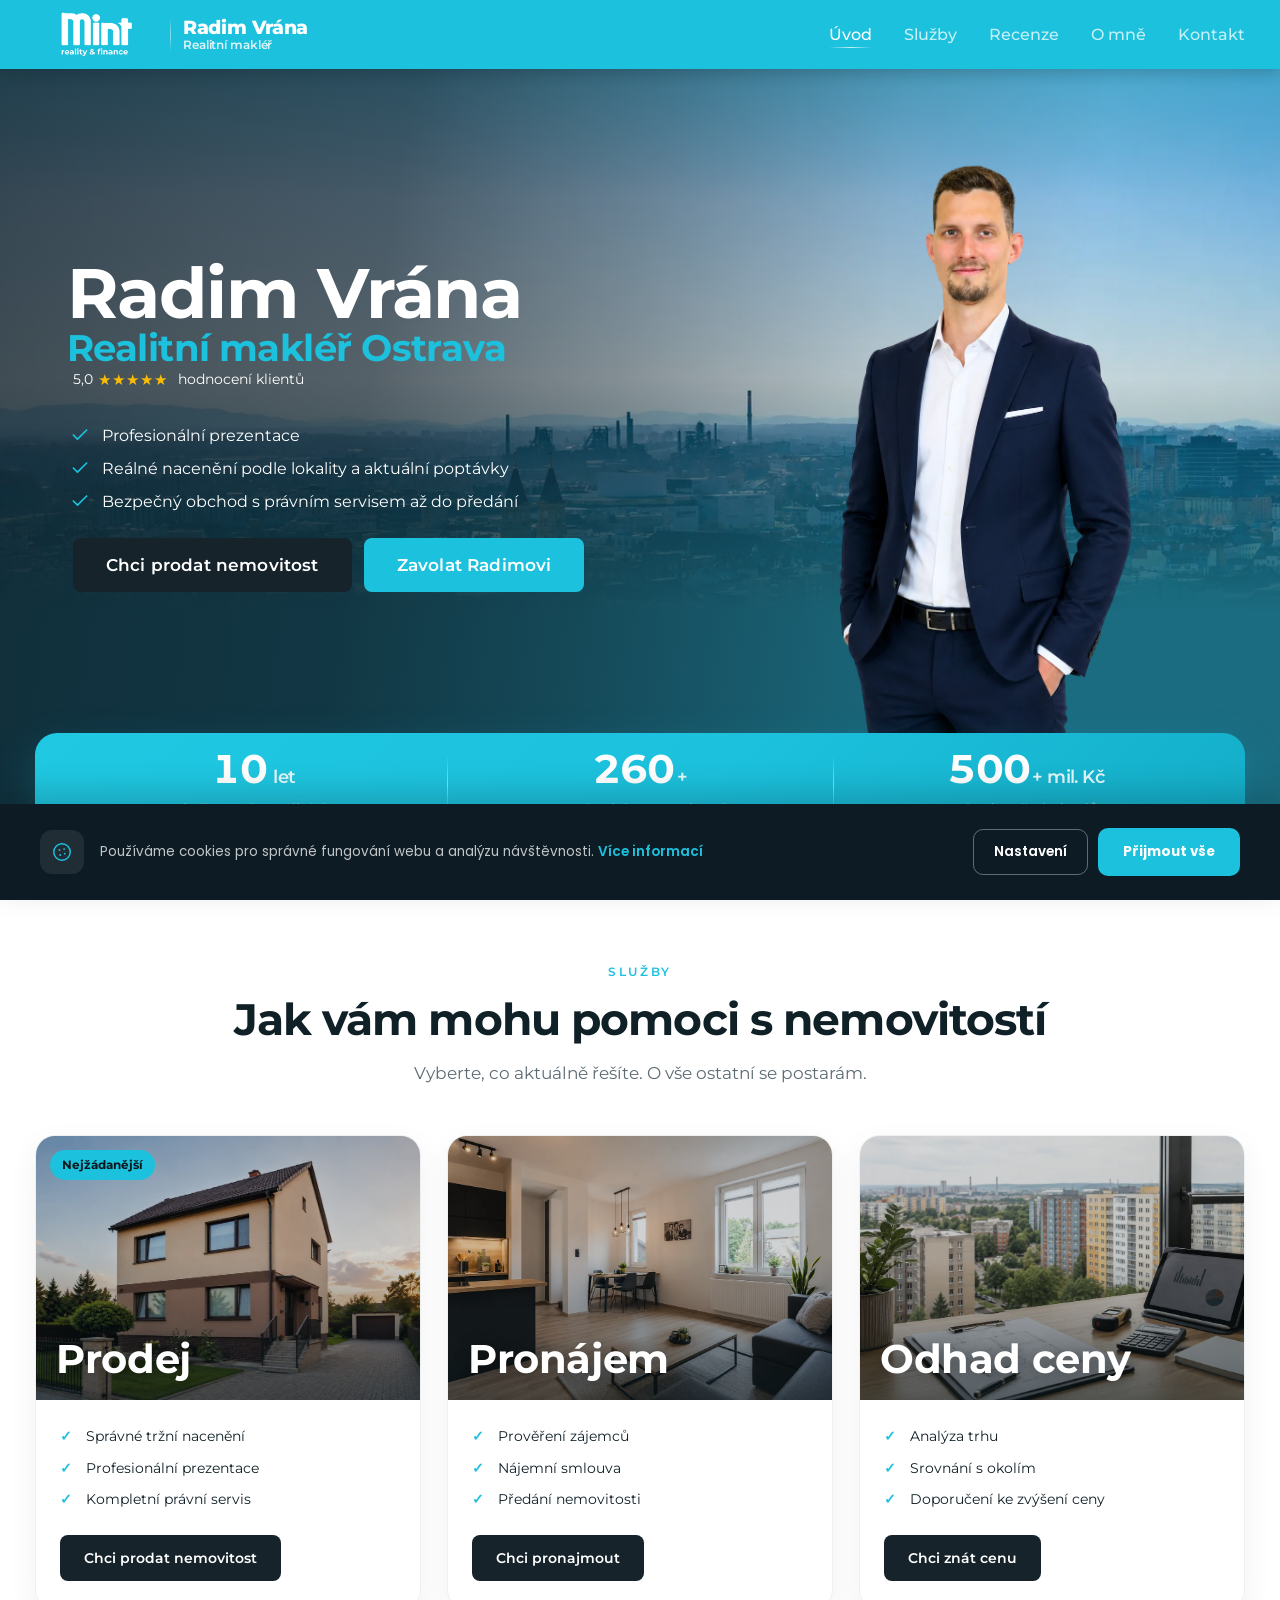
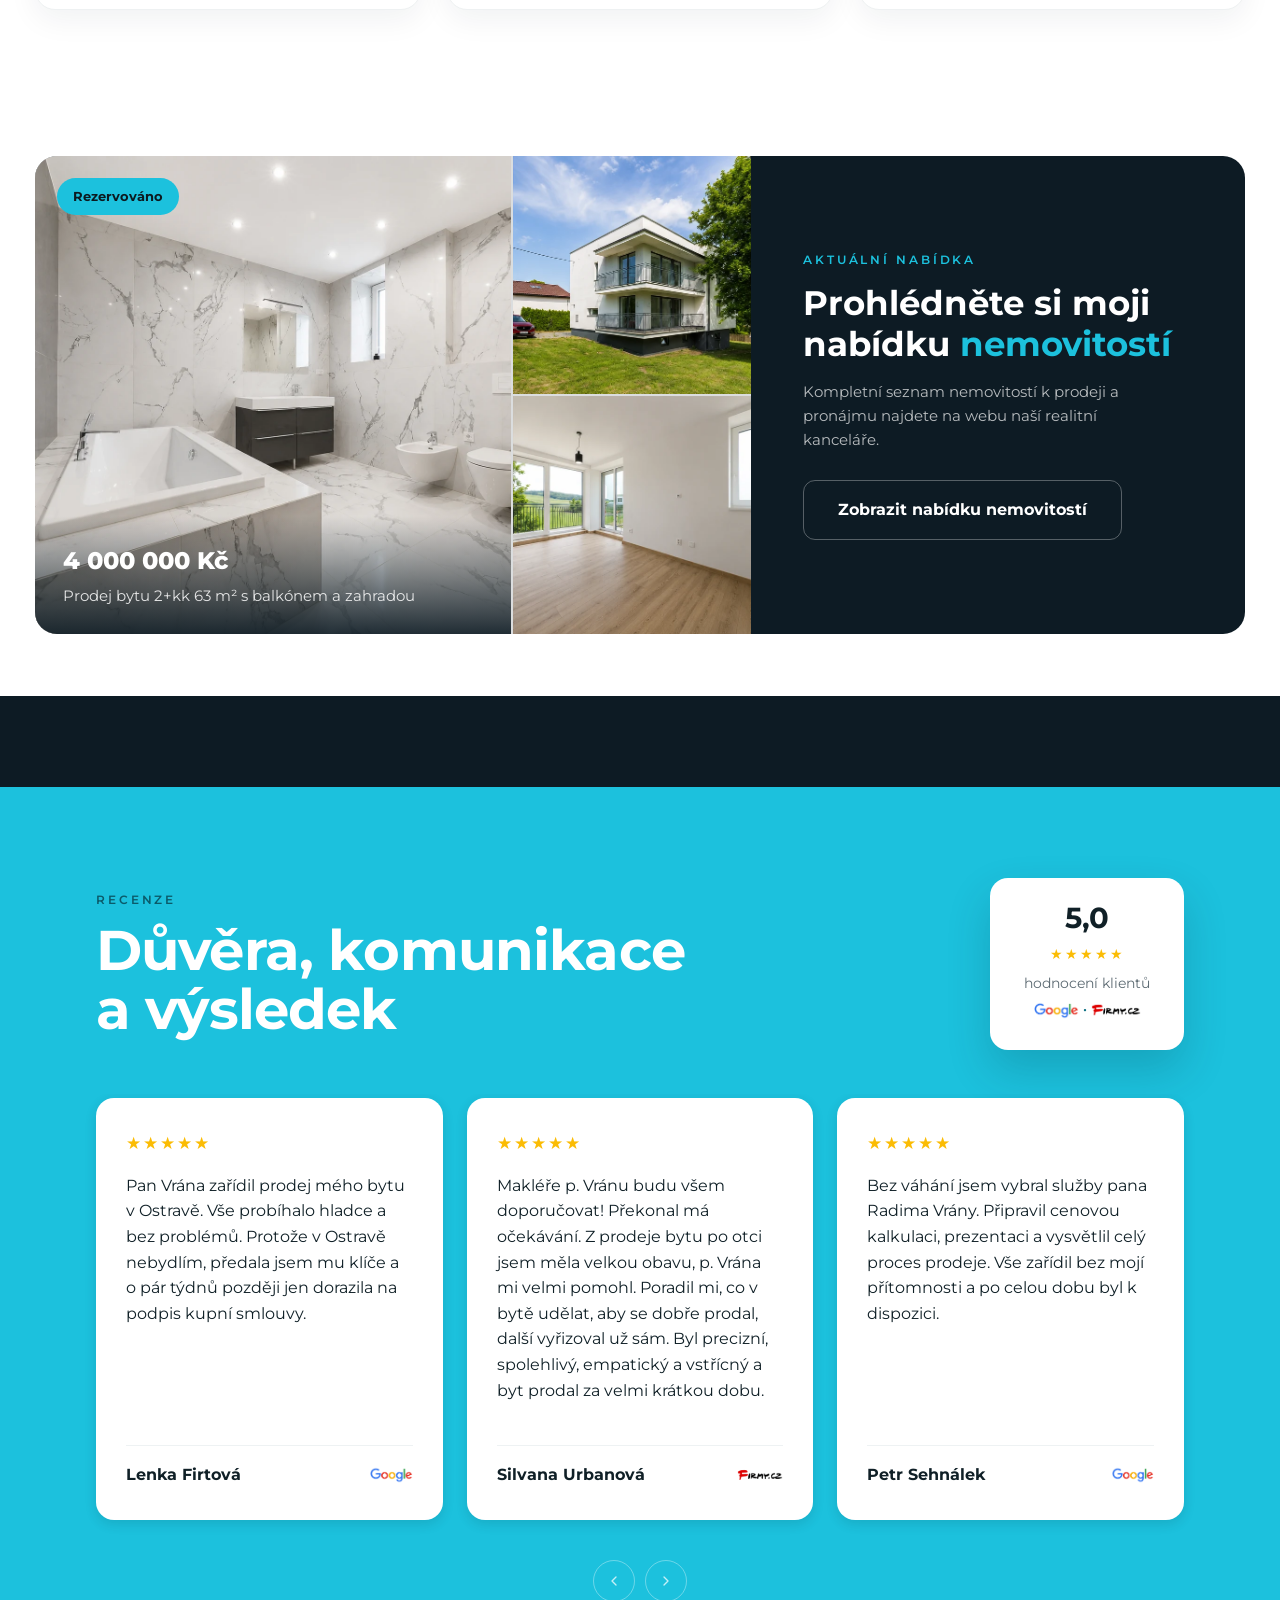
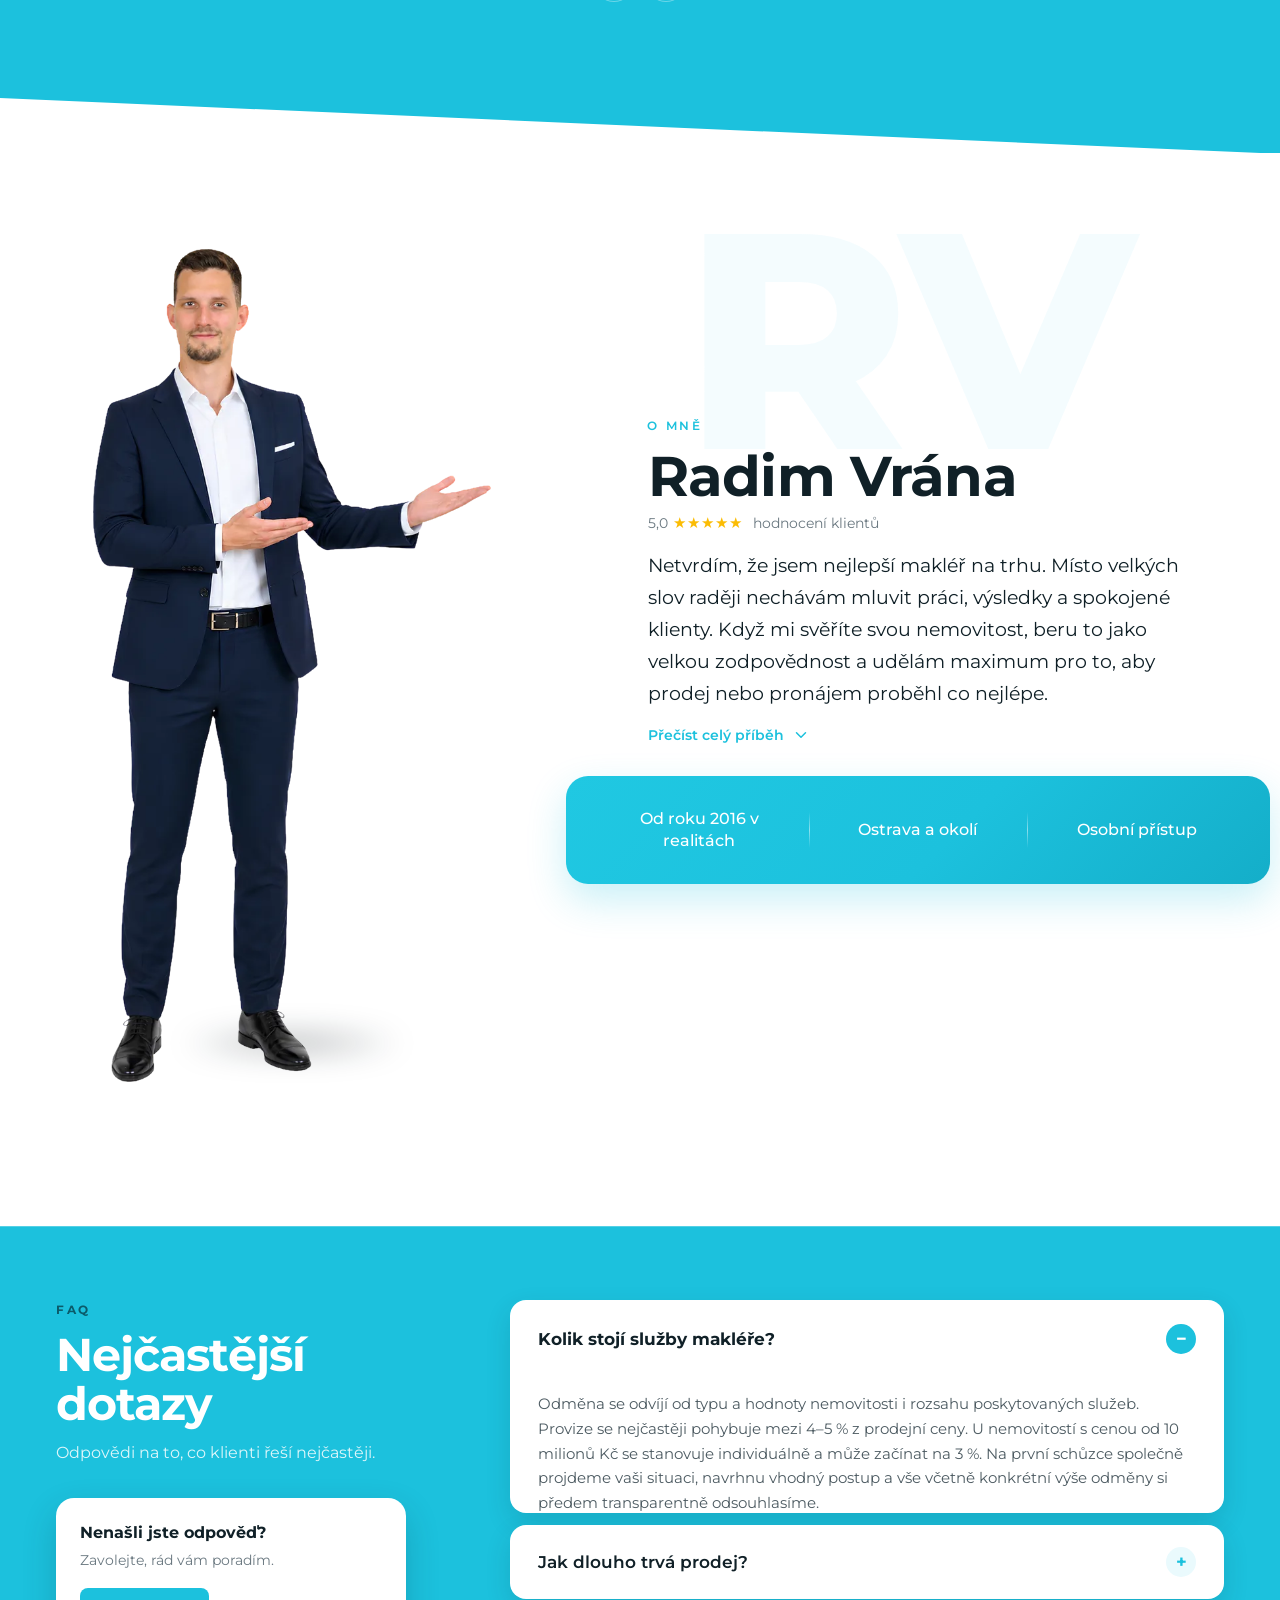
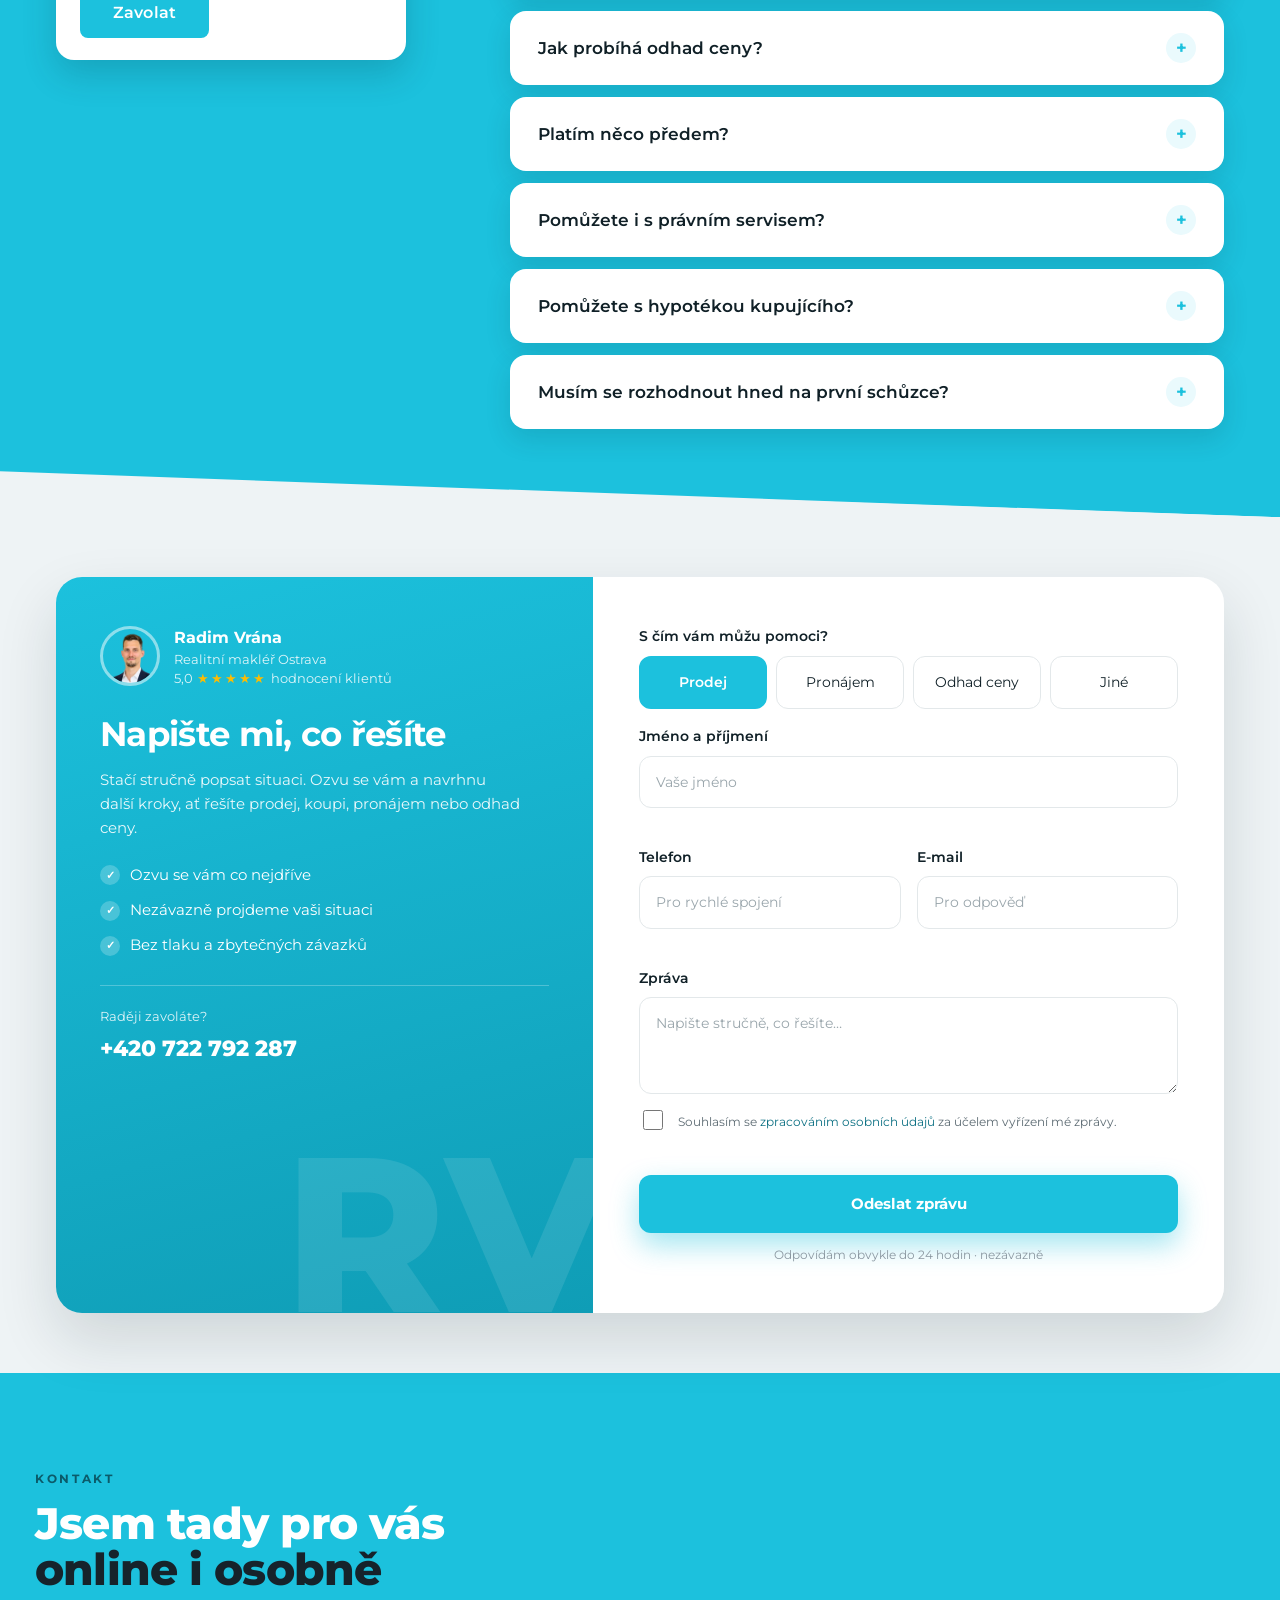
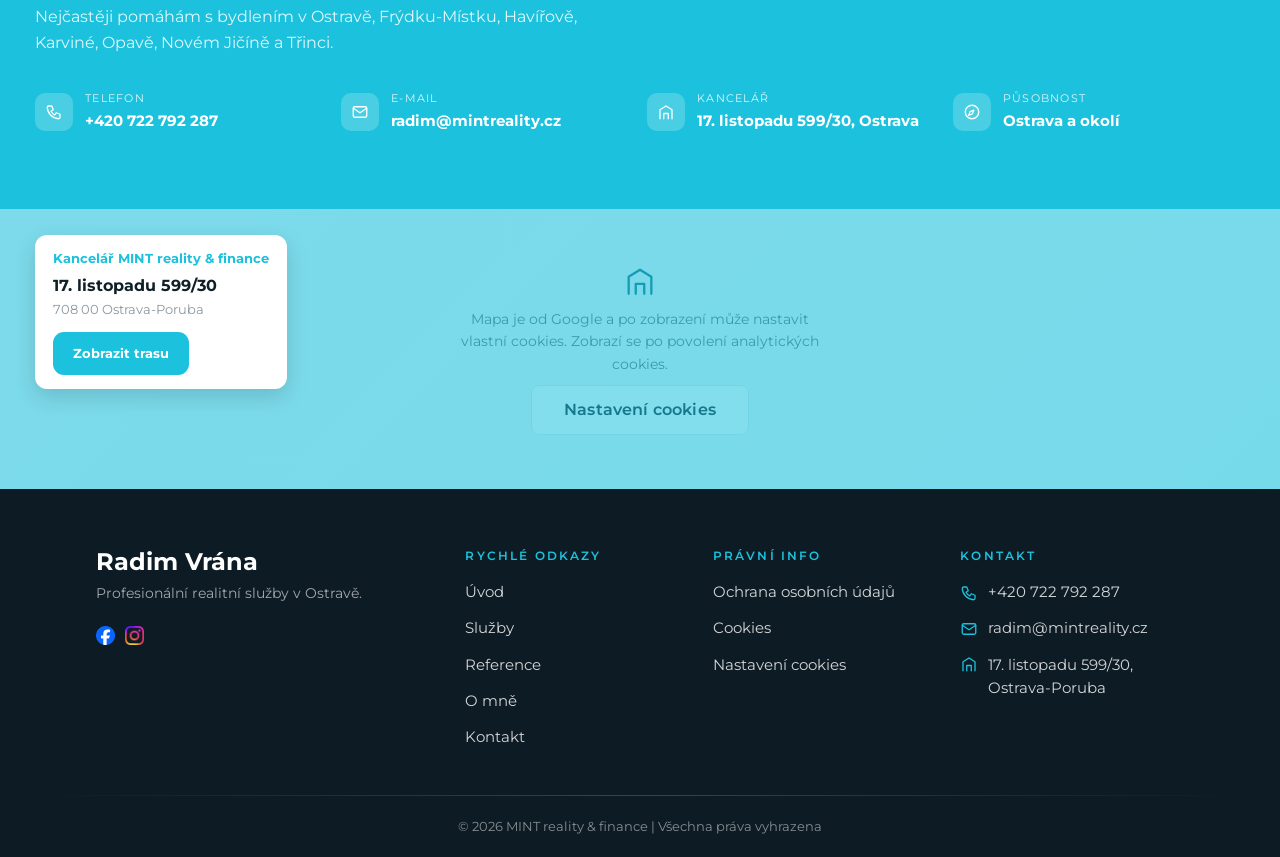
==== commit b445323c: "Cache-busting verze i pro styles.css (stejný důvod jako main.js) Co-Authored-By: Claude Sonnet 5 <no" ====
--- a/index.html
+++ b/index.html
@@ -155,7 +155,7 @@
   <link rel="stylesheet" href="https://fonts.googleapis.com/css2?family=Montserrat:wght@400;500;600;700&family=Poppins:wght@400;500;600;700&display=swap" />
 
   <!-- Styl -->
-  <link rel="stylesheet" href="assets/css/styles.css" />
+  <link rel="stylesheet" href="assets/css/styles.css?v=20260914" />
 </head>
 <body>
   <!-- Skip link -->
@@ -1002,6 +1002,6 @@
 
   <!-- Skripty: config musí být první, pak main.js -->
   <script src="assets/data/site-config.js"></script>
-  <script src="assets/js/main.js" defer></script>
+  <script src="assets/js/main.js?v=20260914" defer></script>
 </body>
 </html>
--- a/assets/css/styles.css
+++ b/assets/css/styles.css
@@ -2322,6 +2322,11 @@
   .kontakt-card__map-card-line1 { font-size: 13.5px; }
   .kontakt-card__map-card-line2 { font-size: 11.5px; }
   .kontakt-card__map-route { padding: 10px 16px; font-size: 12px; }
+}
+@media (max-width: 560px) {
+  /* Na mobilu je karta s adresou nad mapou zbytečná — stejné údaje jsou
+     už výš v dlaždicích (Kancelář) a na malé mapě karta zabírá moc místa. */
+  .kontakt-card__map-card { display: none; }
 }
 
 /* Sekce Napište mi — jedna karta: tyrkysový „vizitka" panel + formulář */
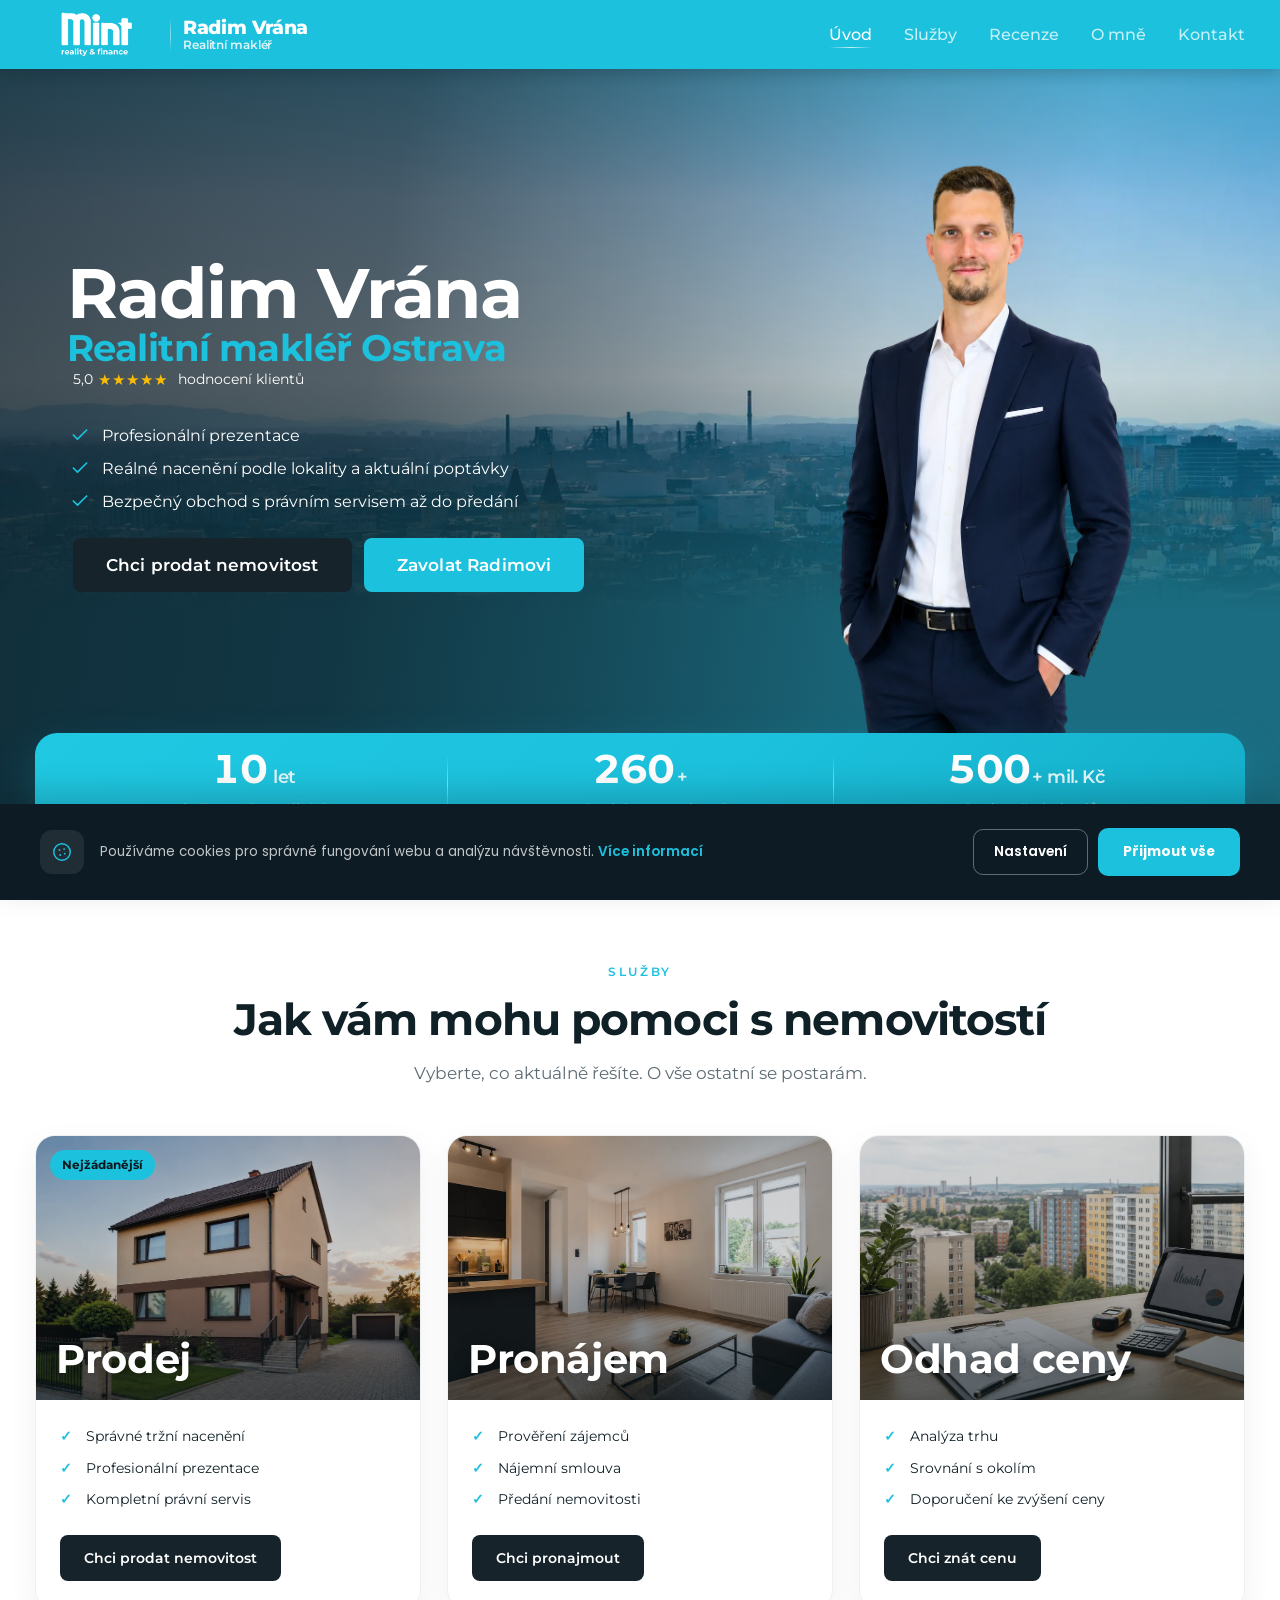
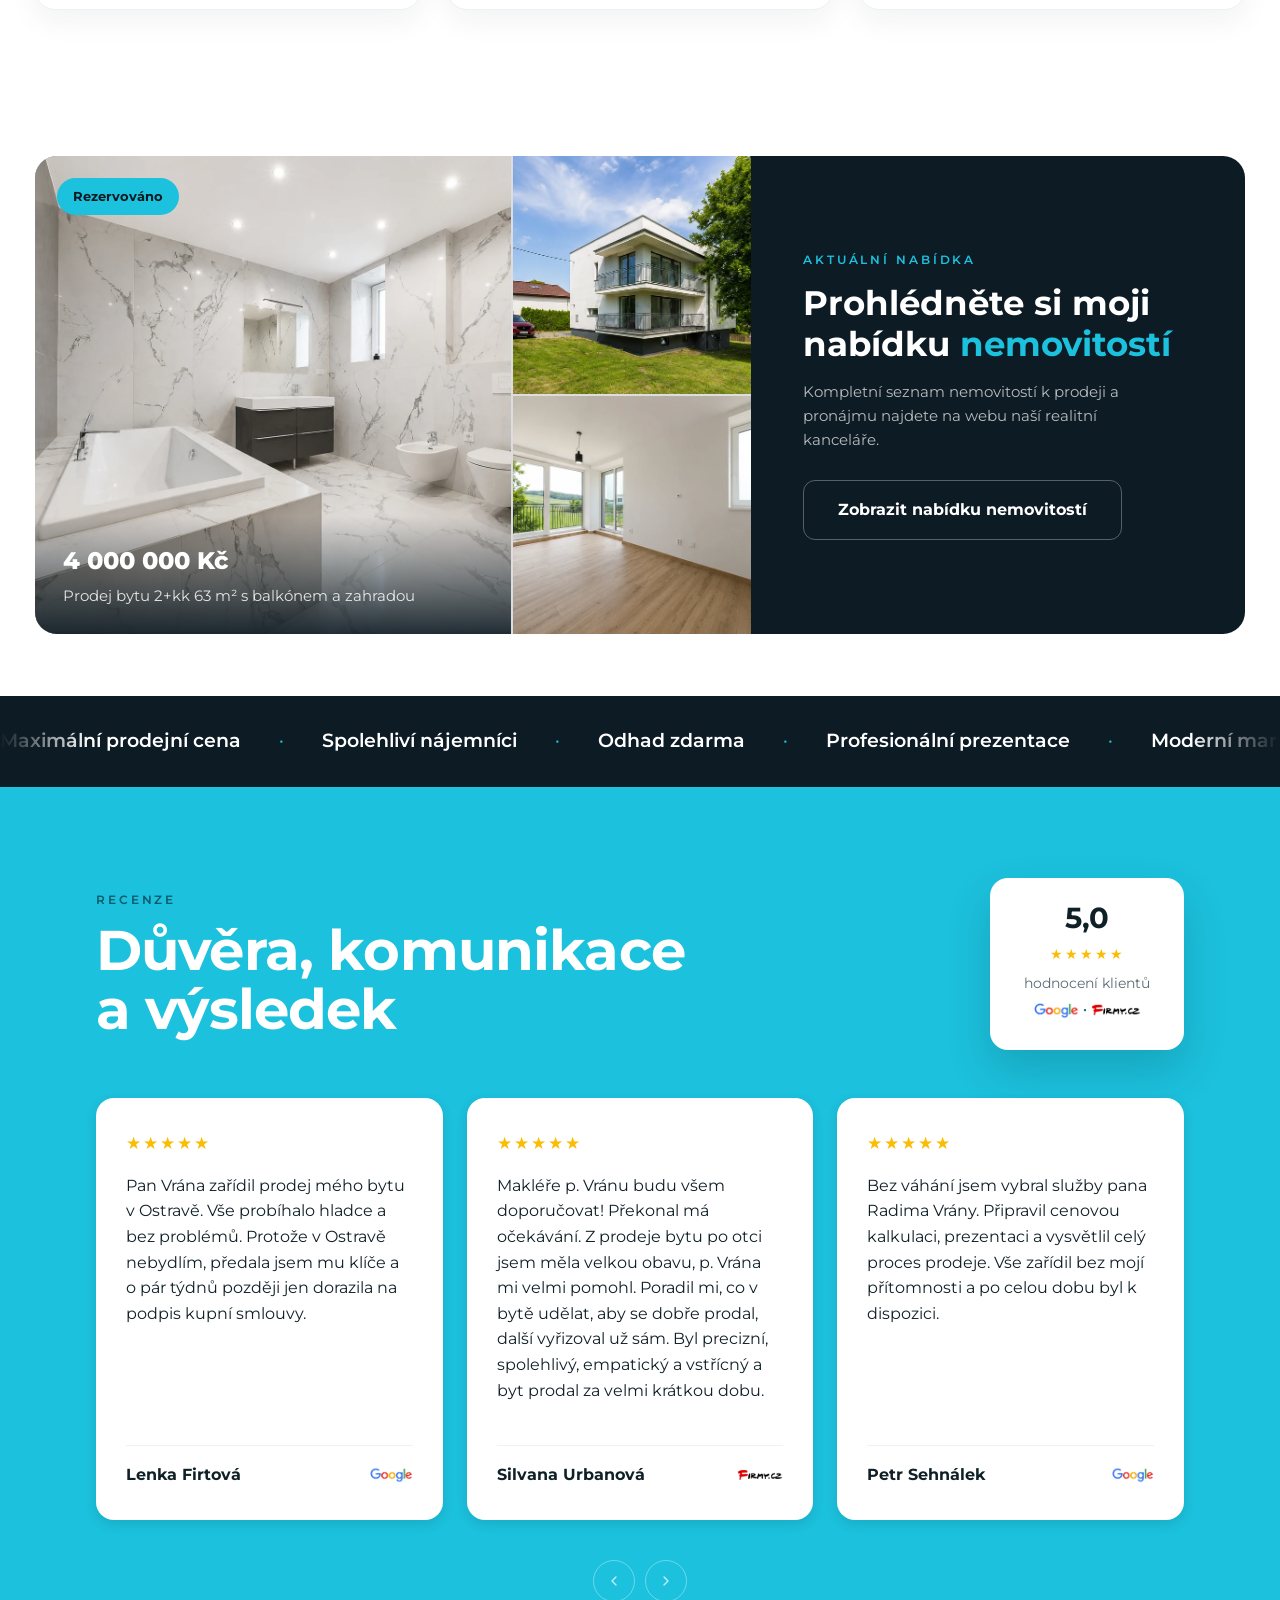
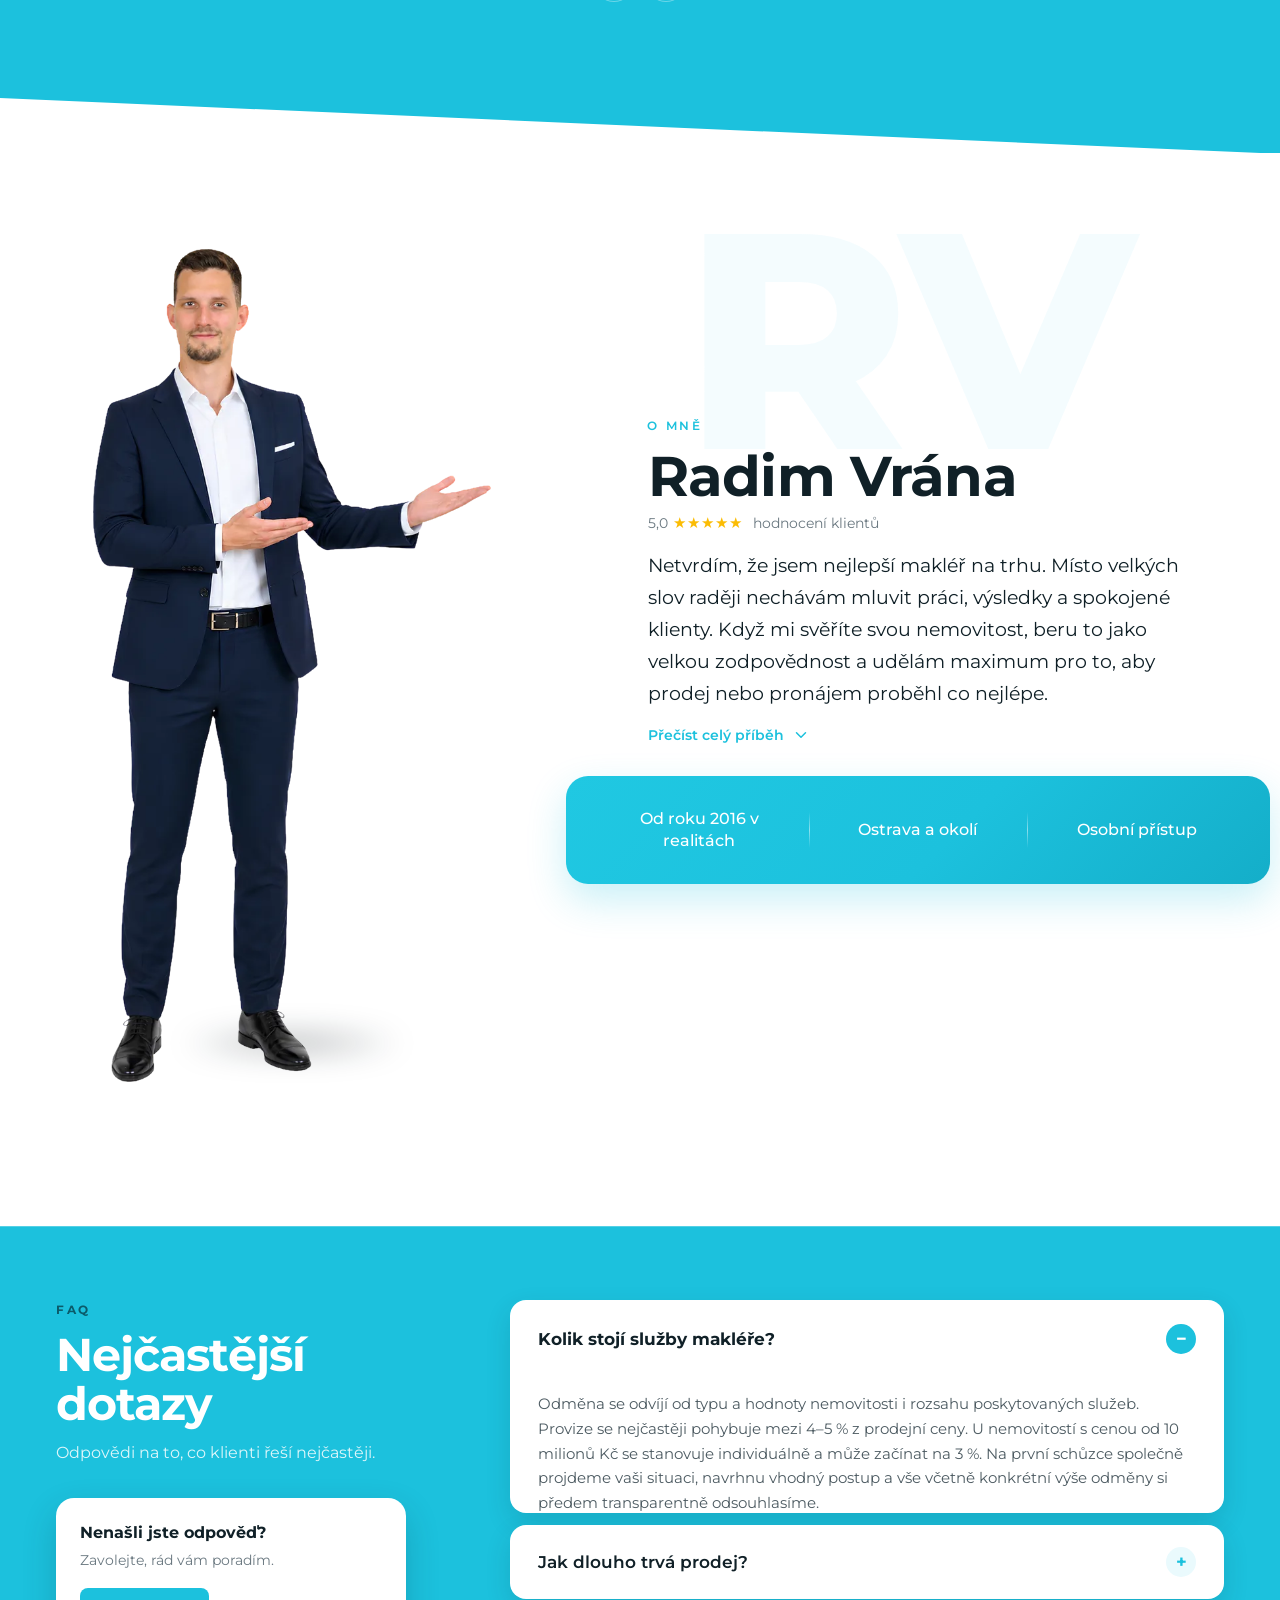
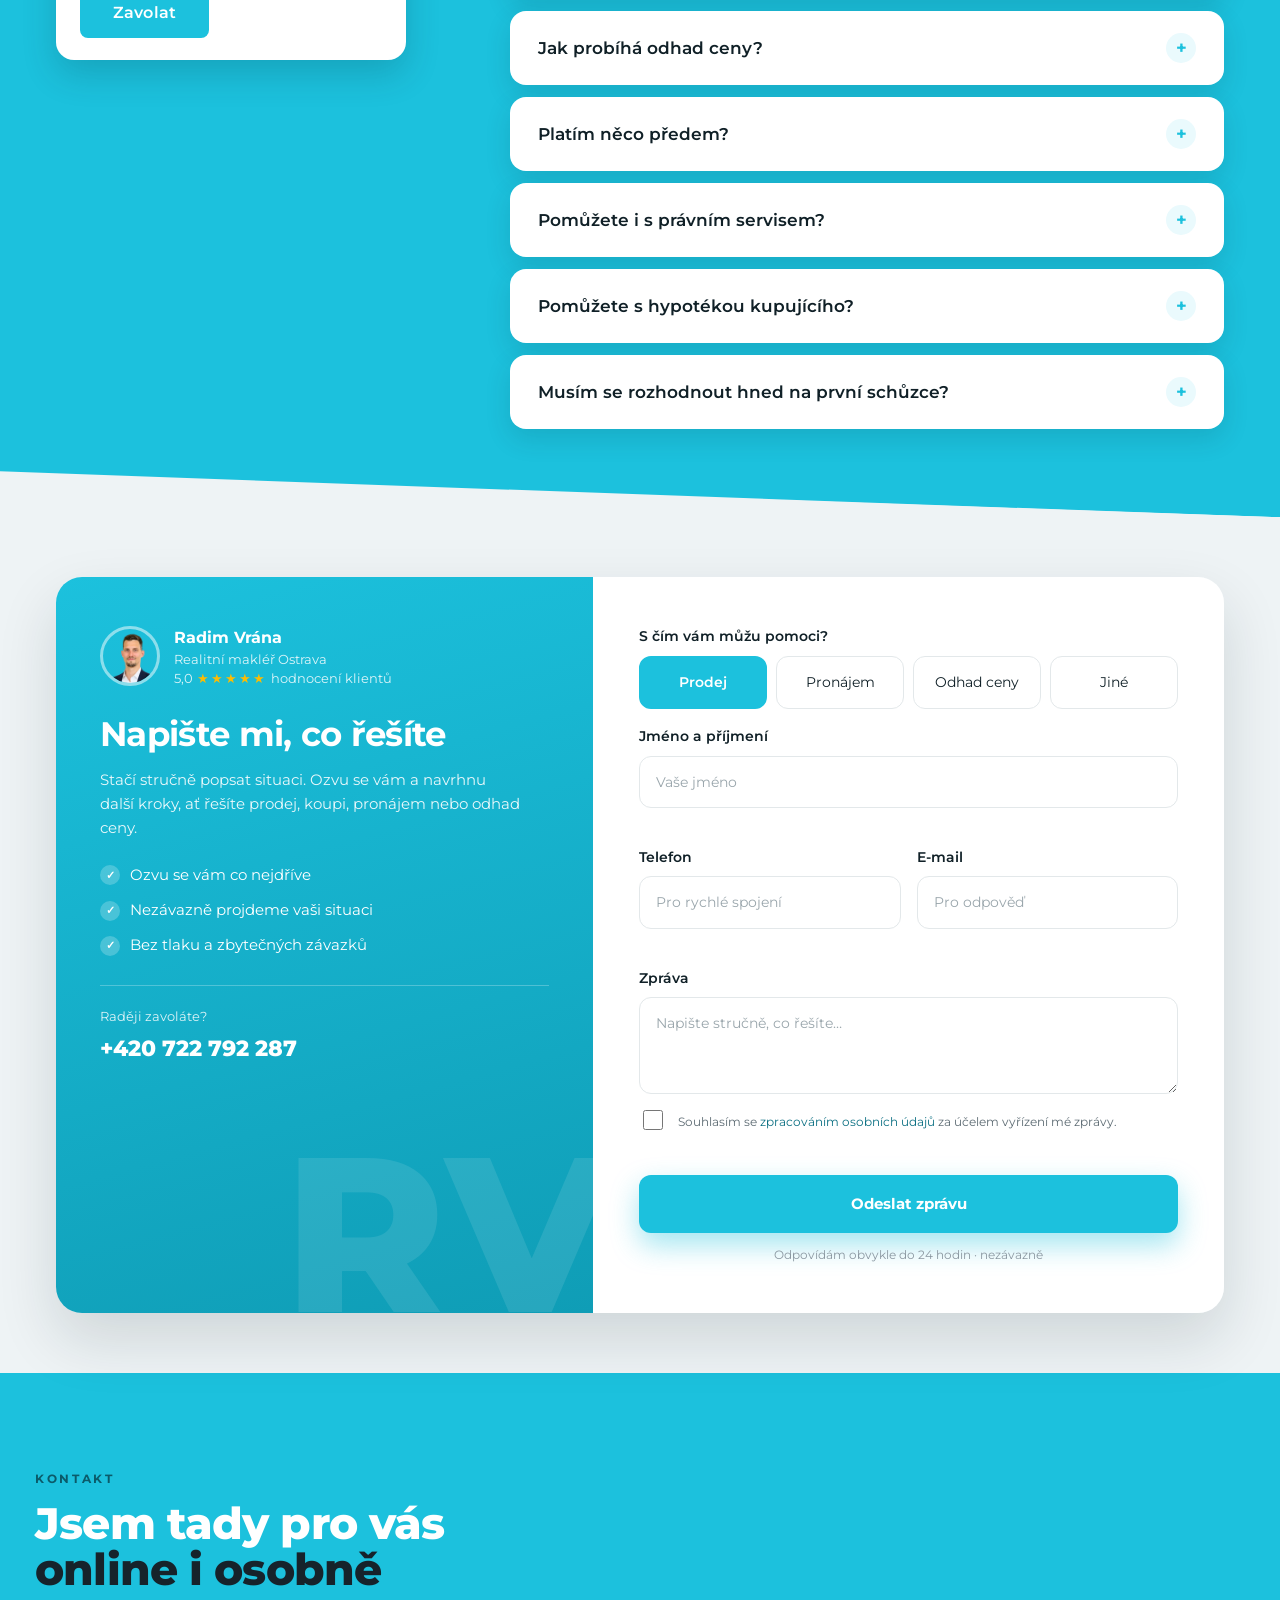
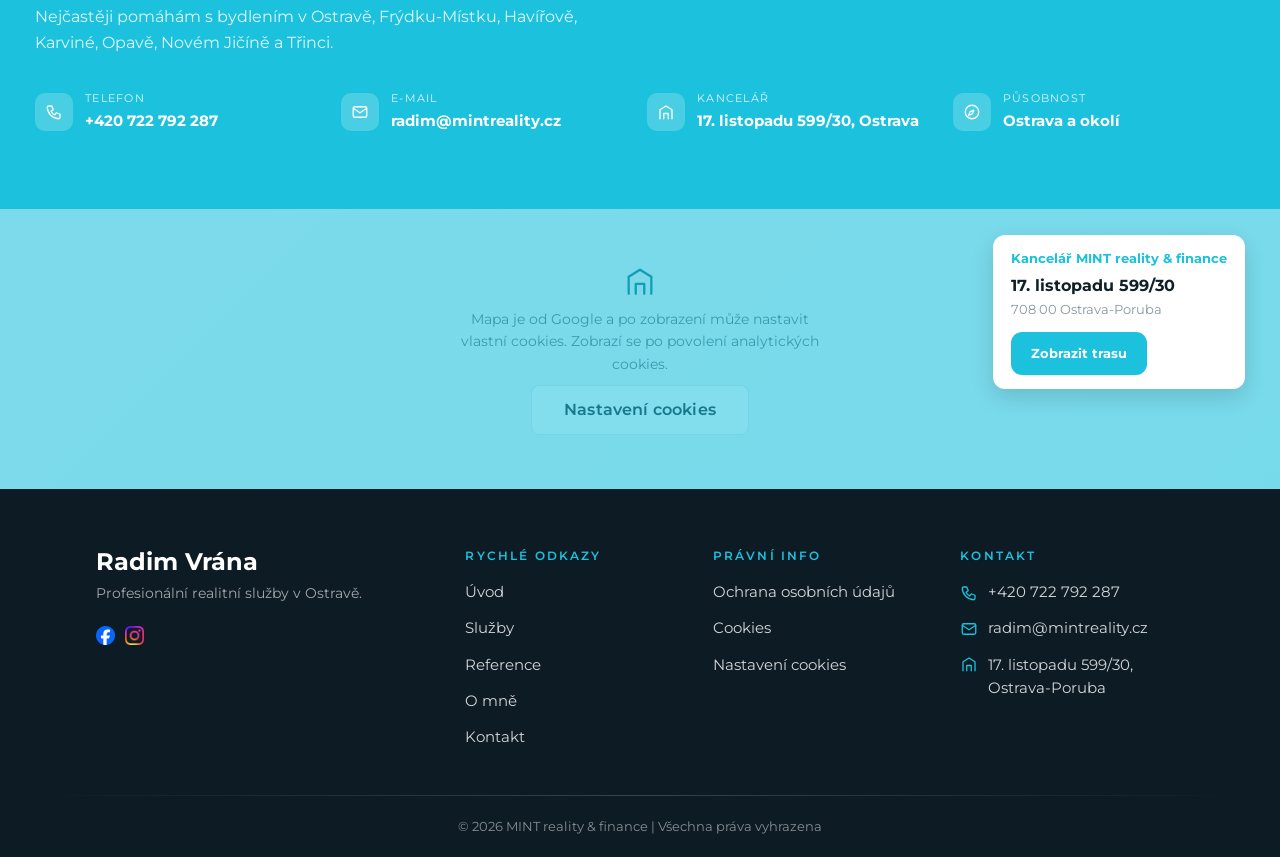
==== commit a4d8d443: "Kontakt/mapa: kartu s adresou na tabletu/desktopu posunout doprava nahoru Co-Authored-By: Claude Son" ====
--- a/index.html
+++ b/index.html
@@ -155,7 +155,7 @@
   <link rel="stylesheet" href="https://fonts.googleapis.com/css2?family=Montserrat:wght@400;500;600;700&family=Poppins:wght@400;500;600;700&display=swap" />
 
   <!-- Styl -->
-  <link rel="stylesheet" href="assets/css/styles.css?v=20260914" />
+  <link rel="stylesheet" href="assets/css/styles.css?v=20260914b" />
 </head>
 <body>
   <!-- Skip link -->
--- a/assets/css/styles.css
+++ b/assets/css/styles.css
@@ -2261,7 +2261,7 @@
 .kontakt-card__map-card {
   position: absolute;
   z-index: 2;
-  left: var(--kontakt-map-inset);
+  right: var(--kontakt-map-inset);
   top: 26px;
   max-width: 280px;
   background: var(--color-white);
@@ -2317,7 +2317,7 @@
   /* Tablety na výšku mají dost místa na dva kontakty na řádek místo jednoho. */
   .kontakt-card__tiles { grid-template-columns: repeat(2, minmax(0, 1fr)); }
   .kontakt-card__map { height: 220px; }
-  .kontakt-card__map-card { left: 16px; top: 16px; max-width: 170px; padding: 10px 14px; }
+  .kontakt-card__map-card { right: 16px; top: 16px; max-width: 170px; padding: 10px 14px; }
   .kontakt-card__map-card-head { font-size: 11px; white-space: normal; }
   .kontakt-card__map-card-line1 { font-size: 13.5px; }
   .kontakt-card__map-card-line2 { font-size: 11.5px; }
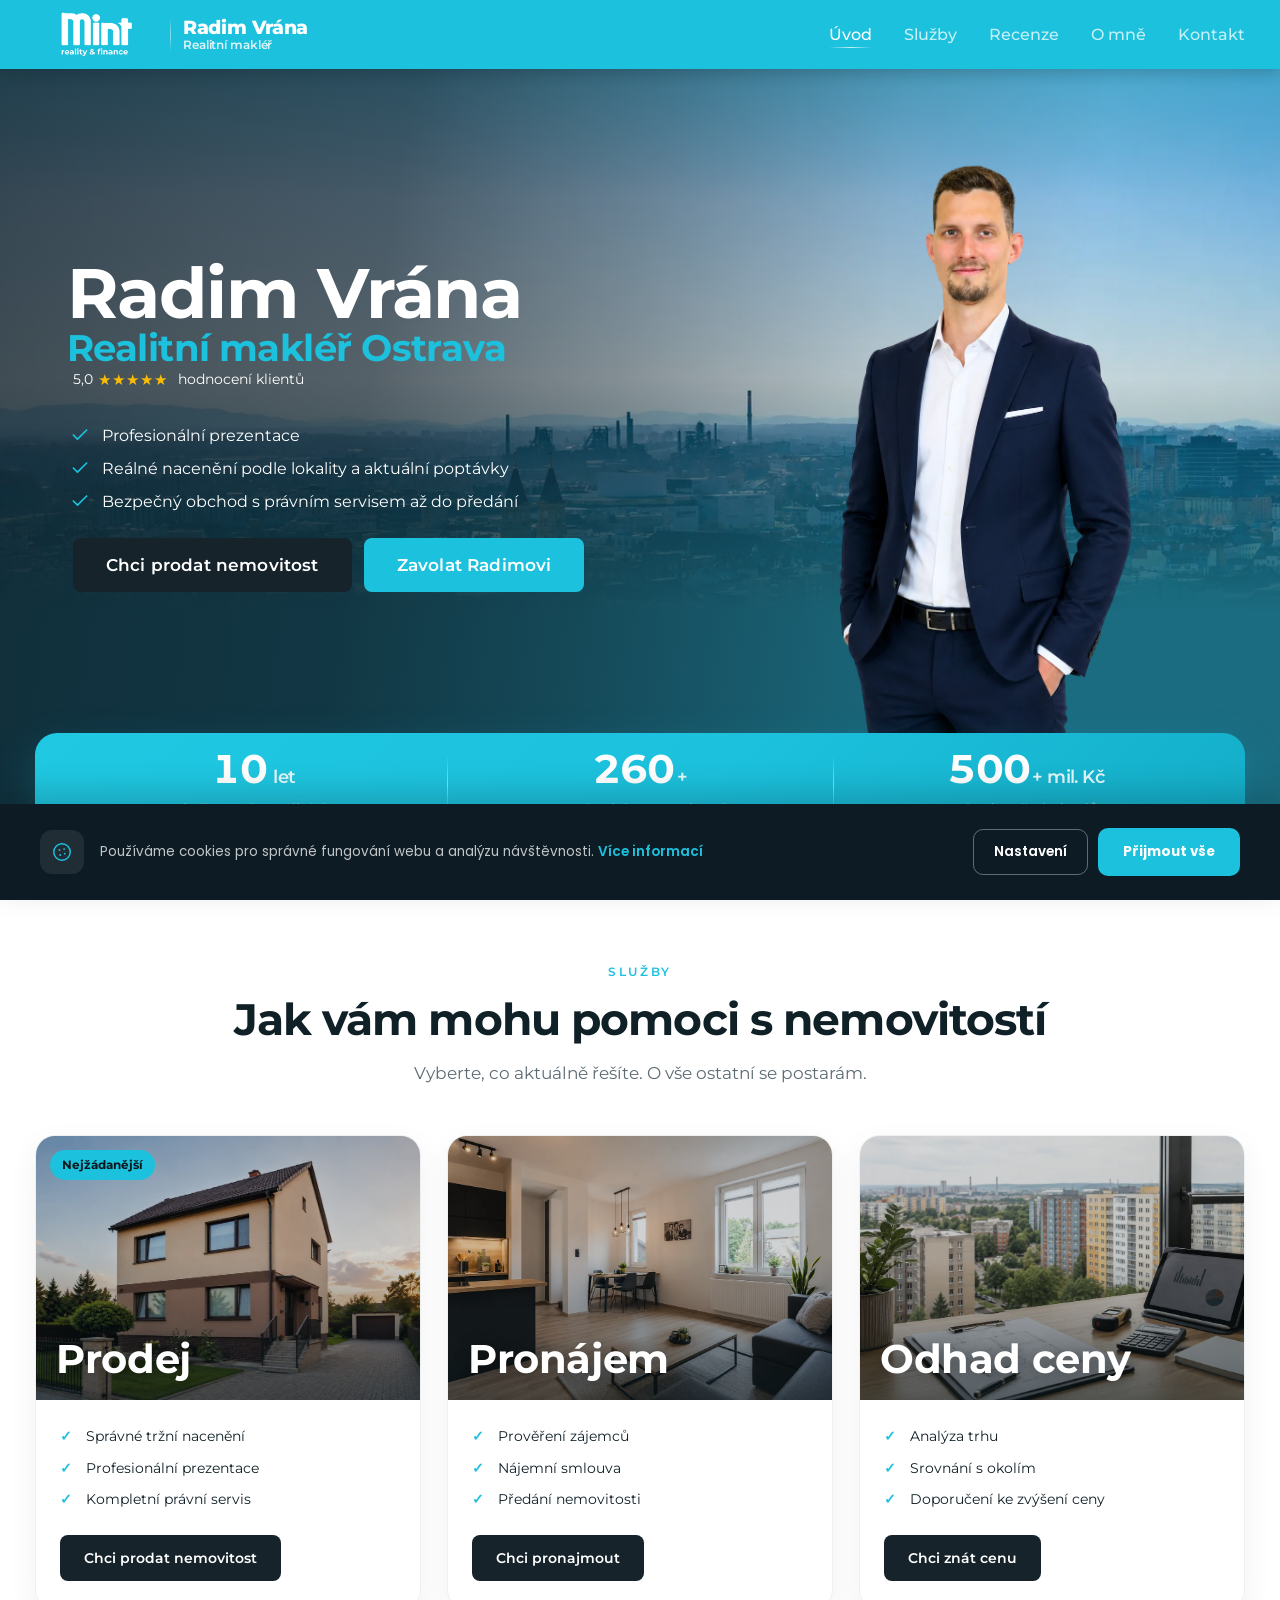
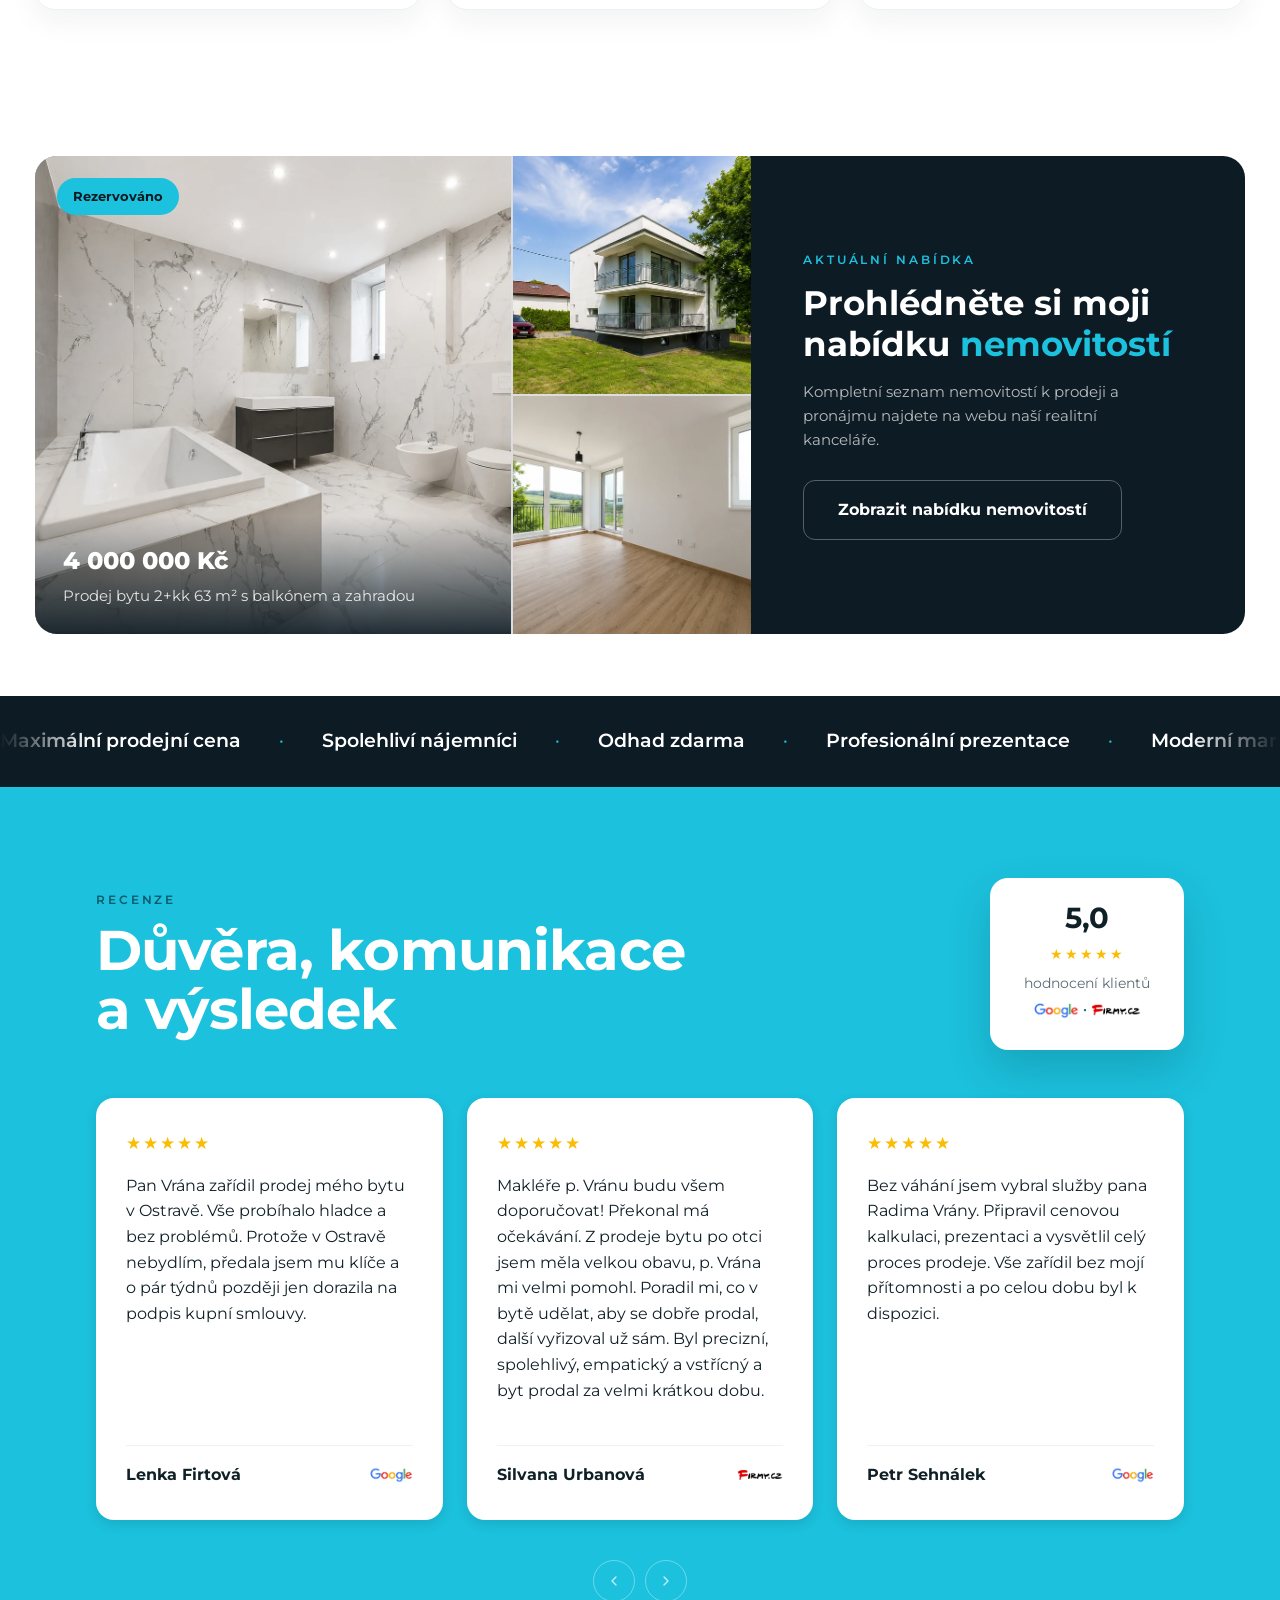
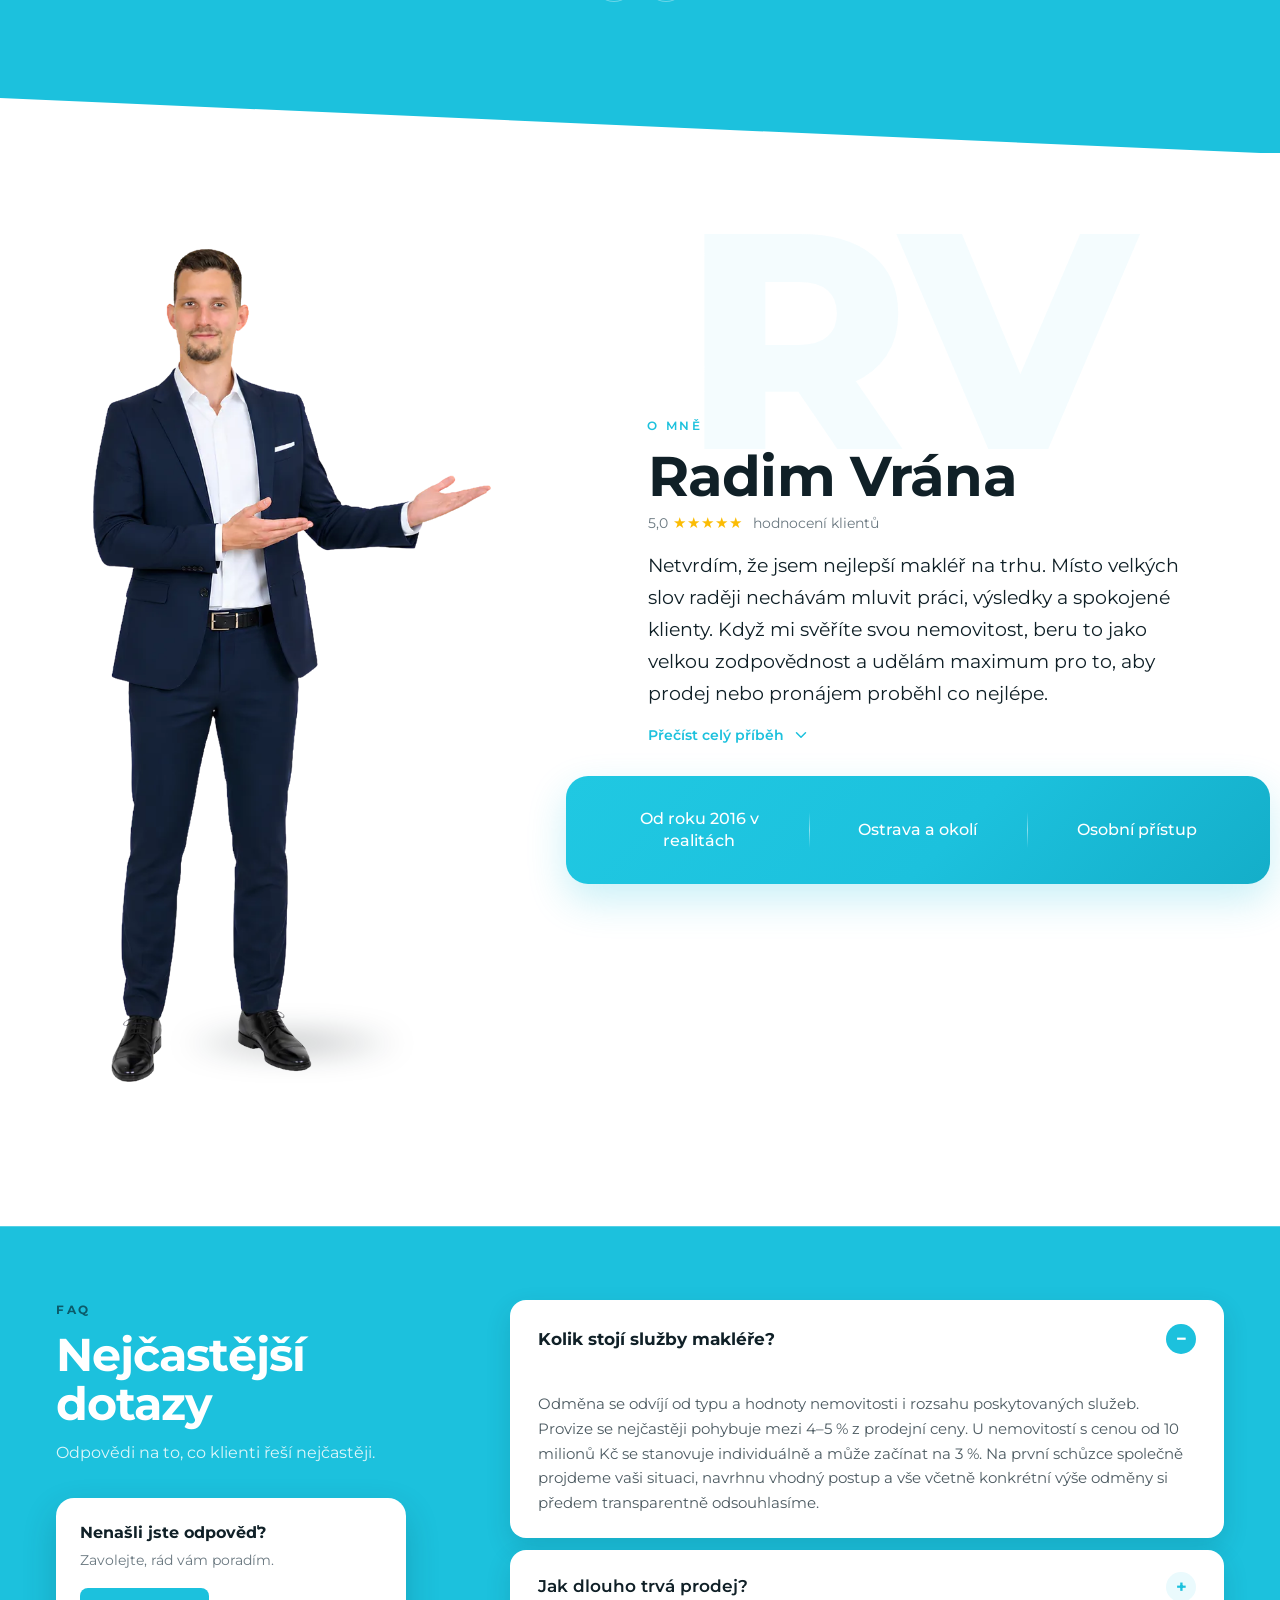
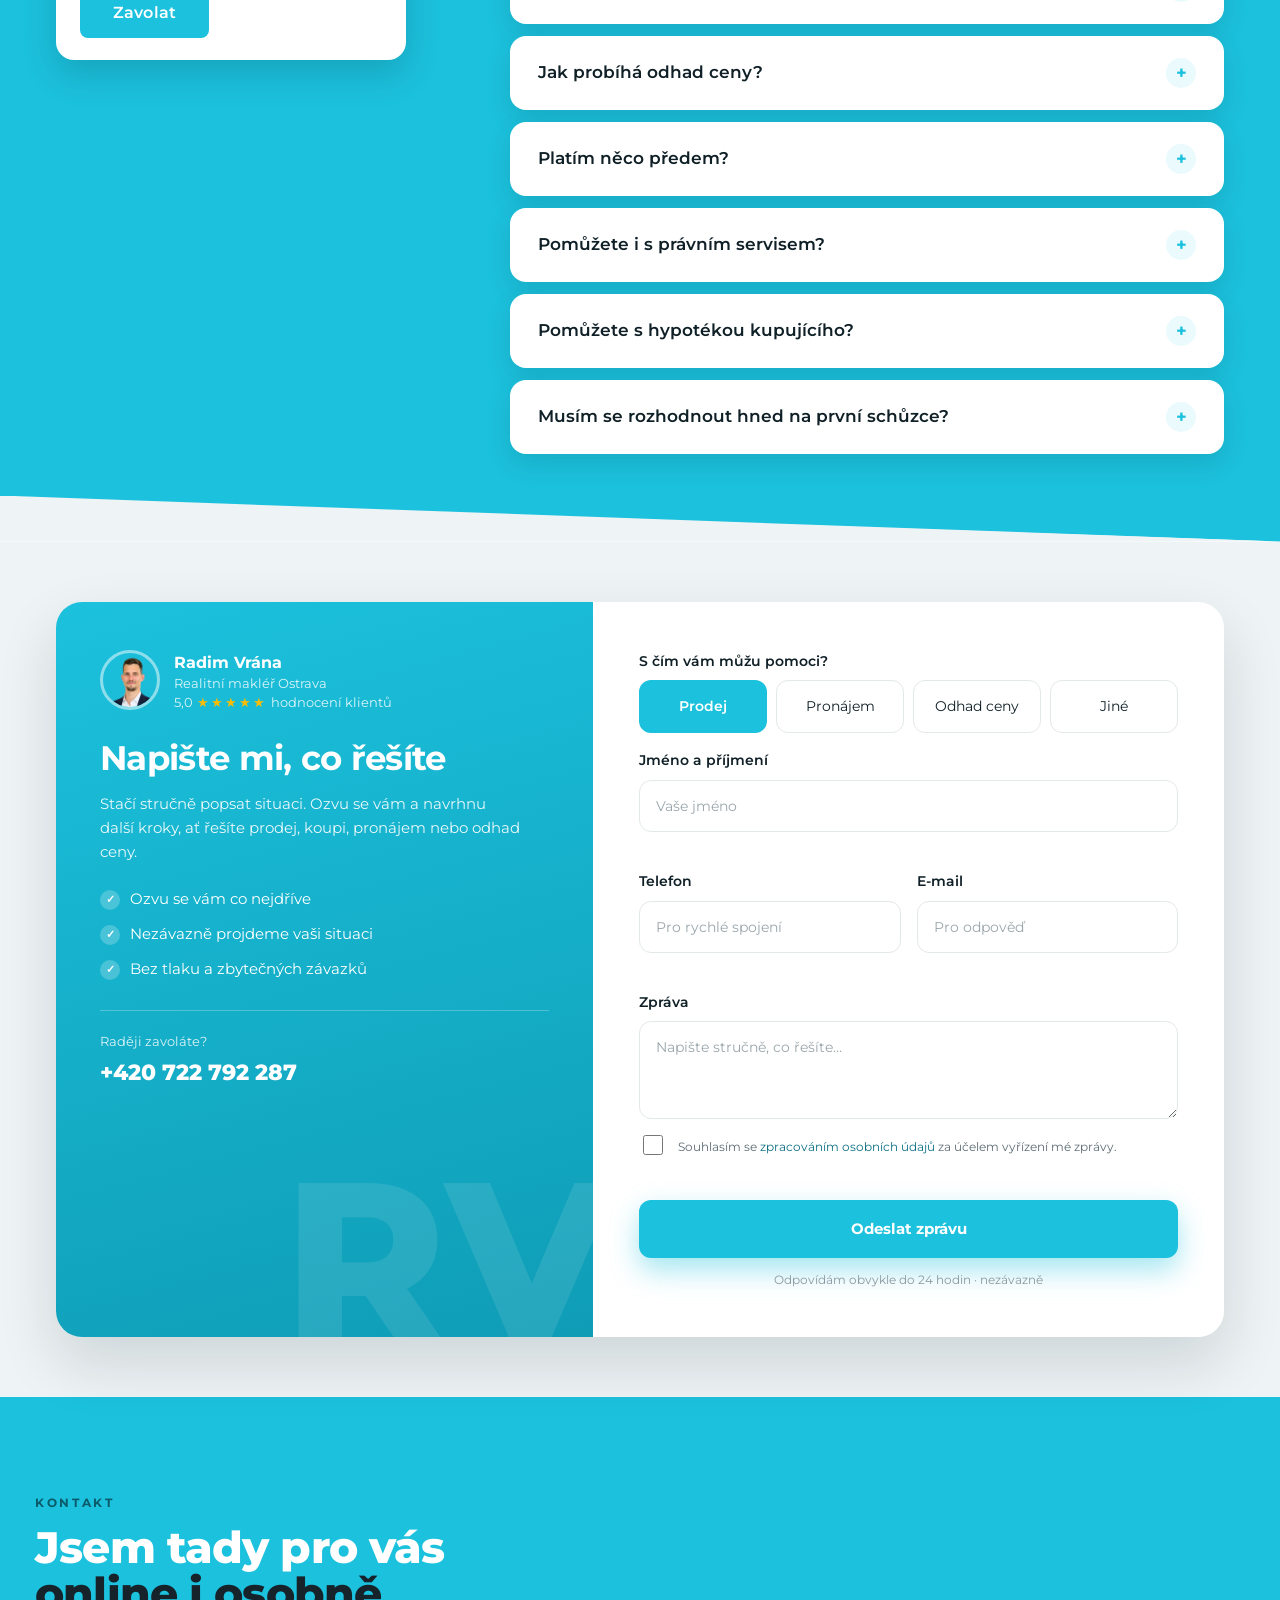
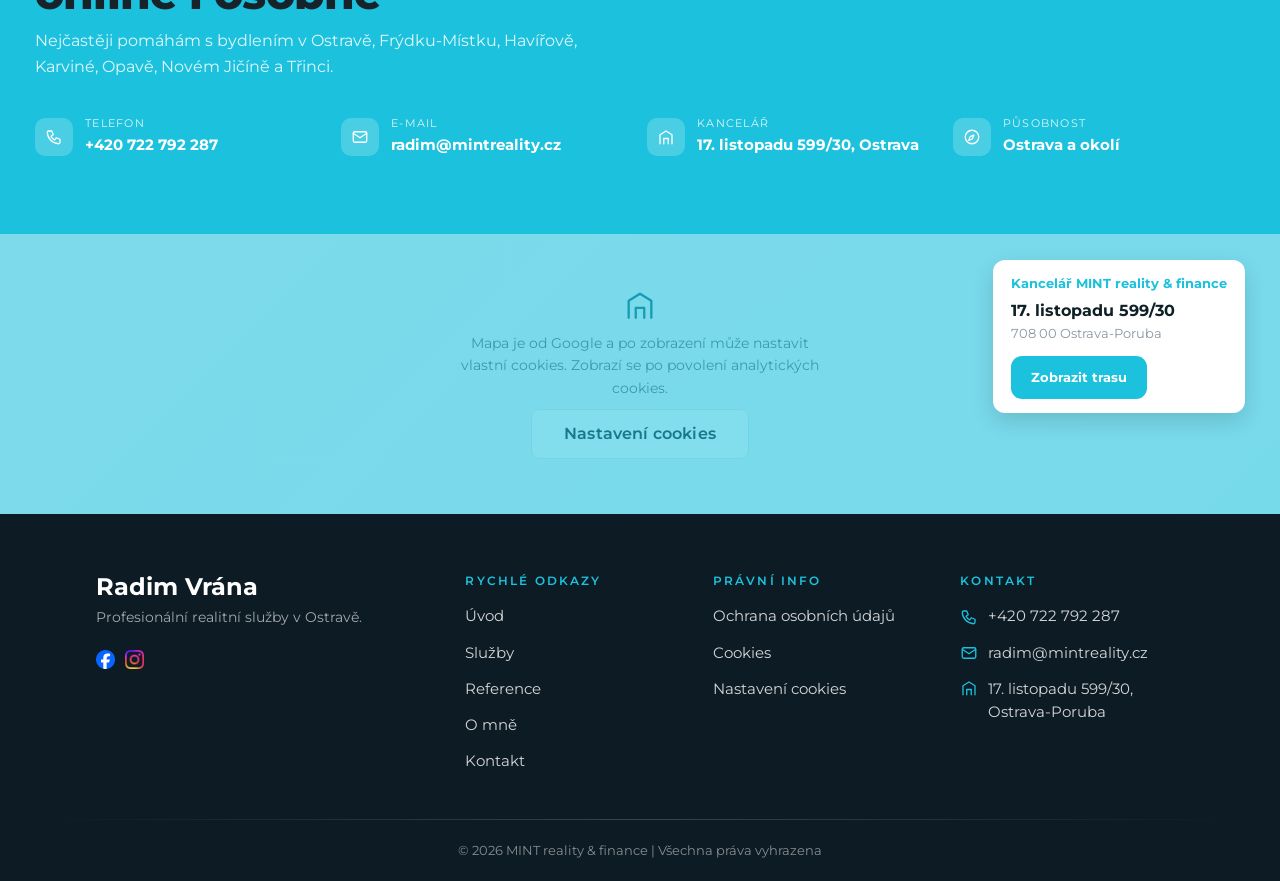
==== commit 112d37f5: "FAQ: opravit chybějící mezeru pod textem u výchozí otevřené odpovědi JS na startu přepisoval CSS max" ====
--- a/index.html
+++ b/index.html
@@ -1002,6 +1002,6 @@
 
   <!-- Skripty: config musí být první, pak main.js -->
   <script src="assets/data/site-config.js"></script>
-  <script src="assets/js/main.js?v=20260914" defer></script>
+  <script src="assets/js/main.js?v=20260914c" defer></script>
 </body>
 </html>
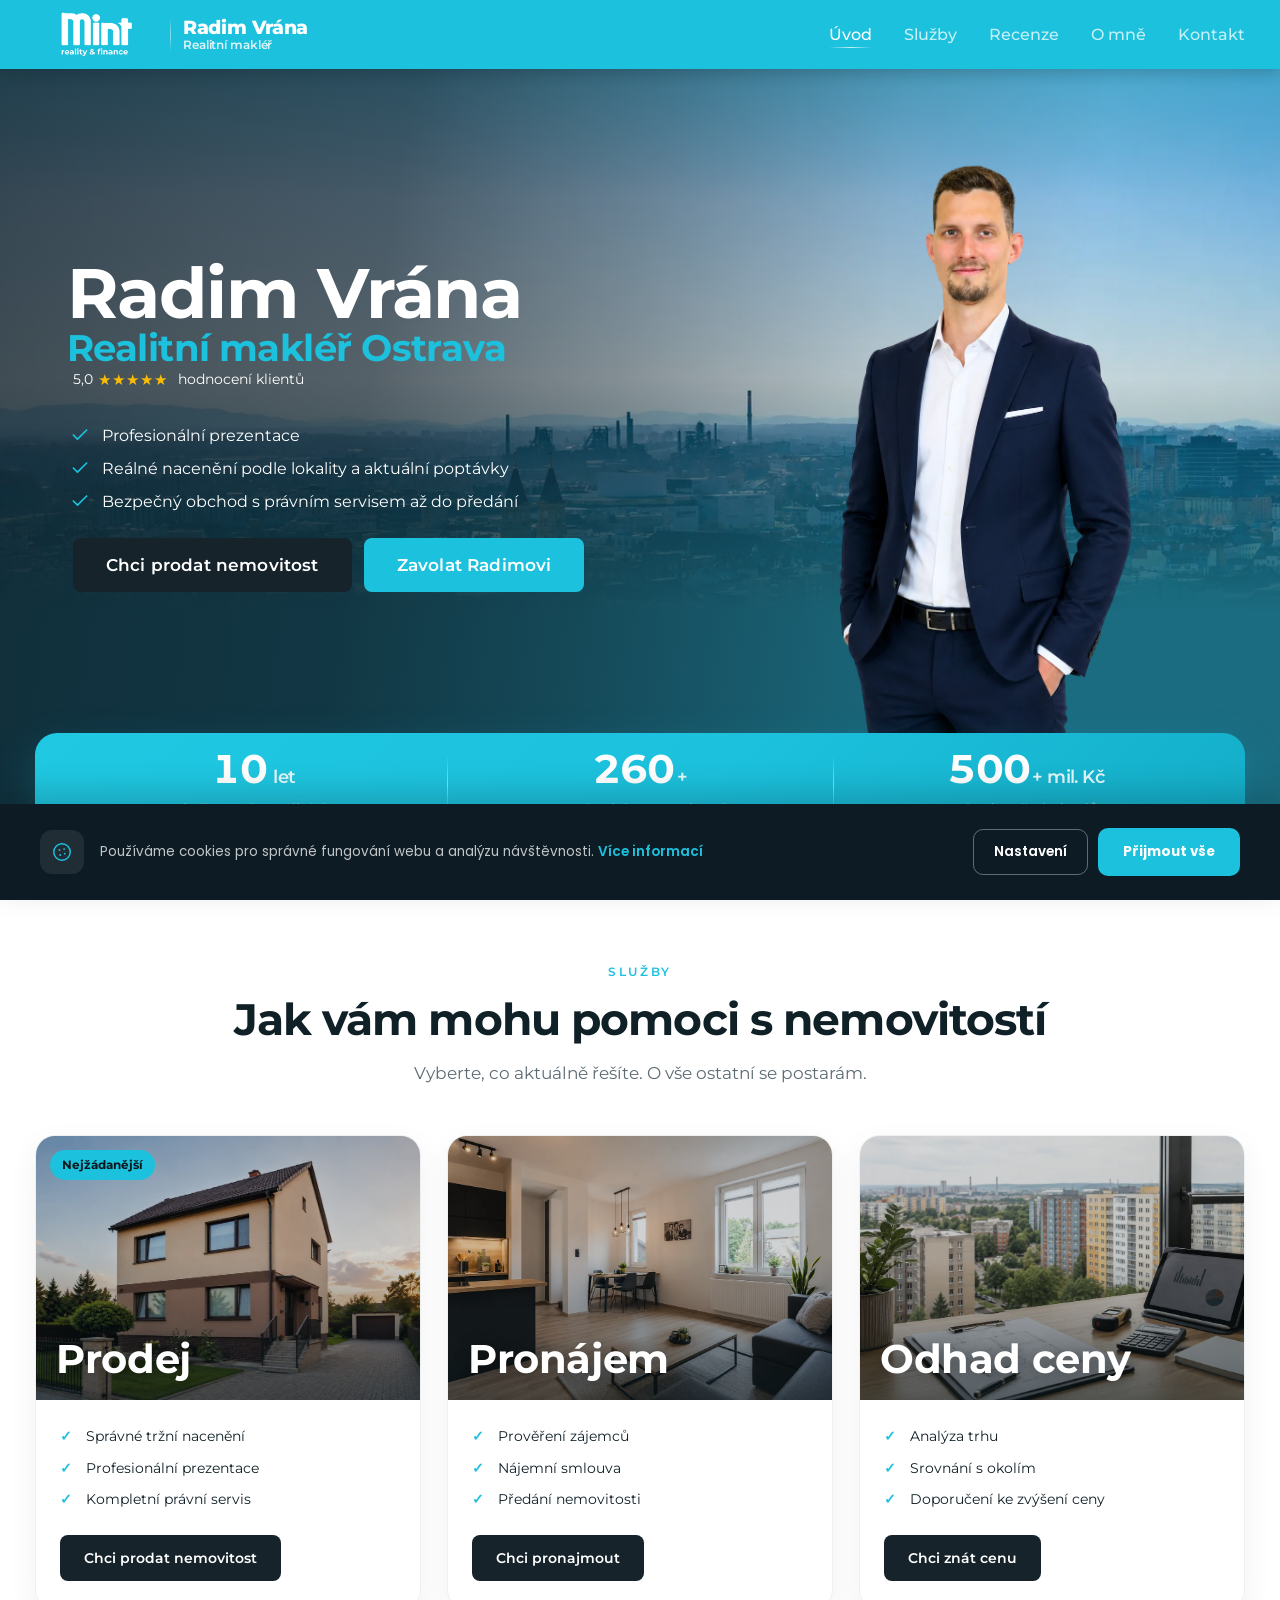
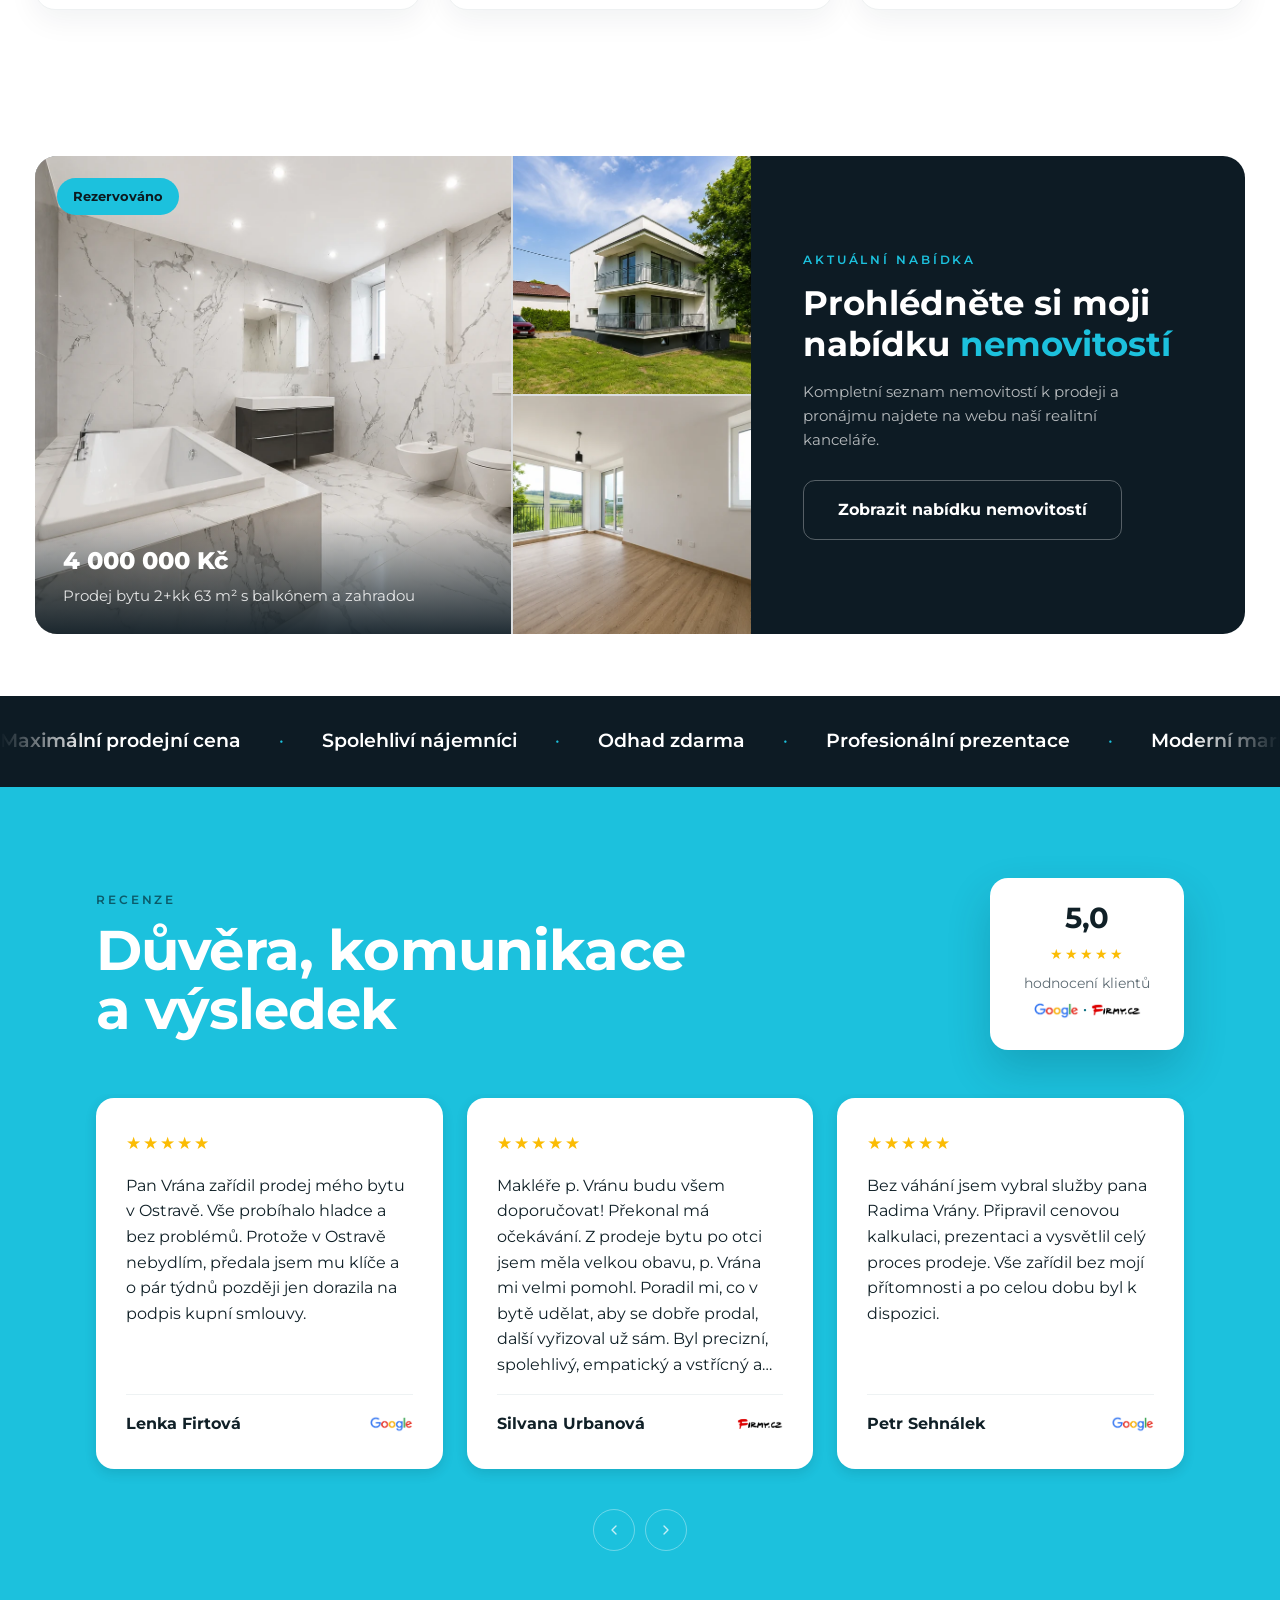
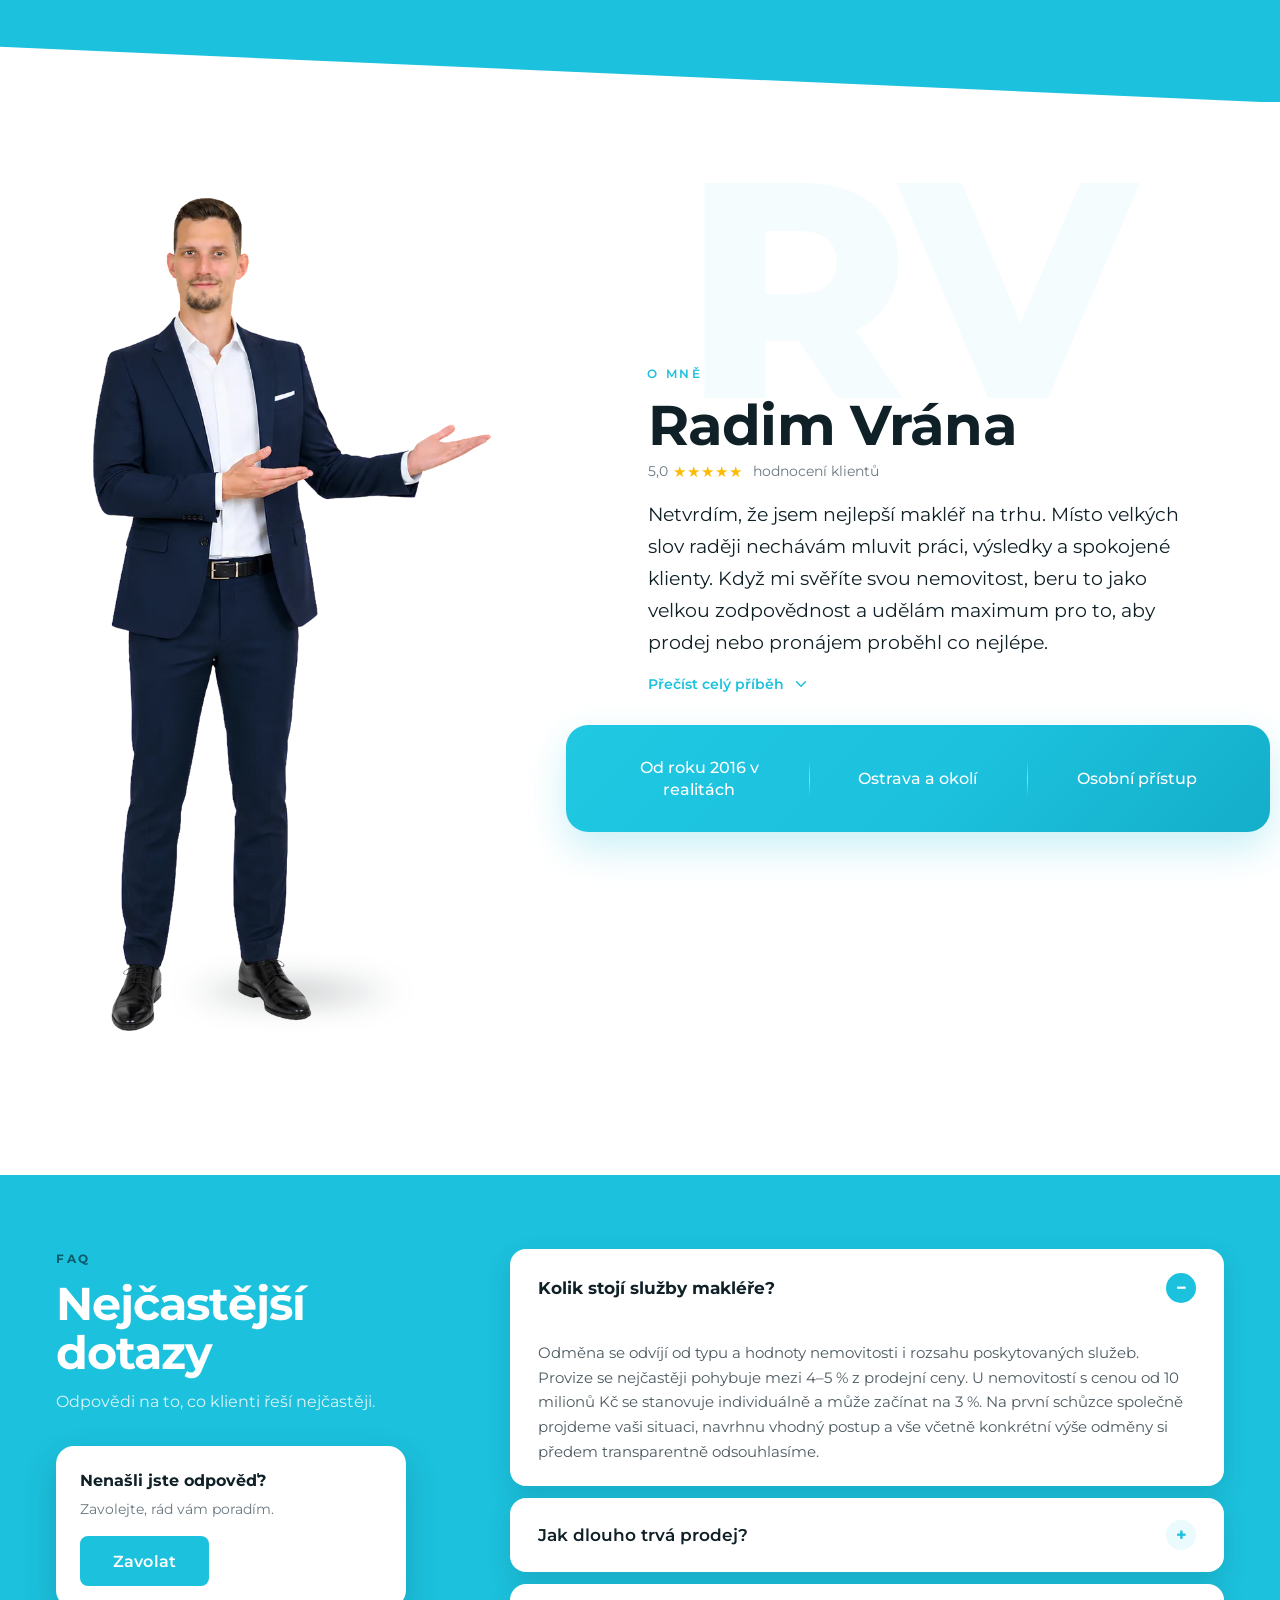
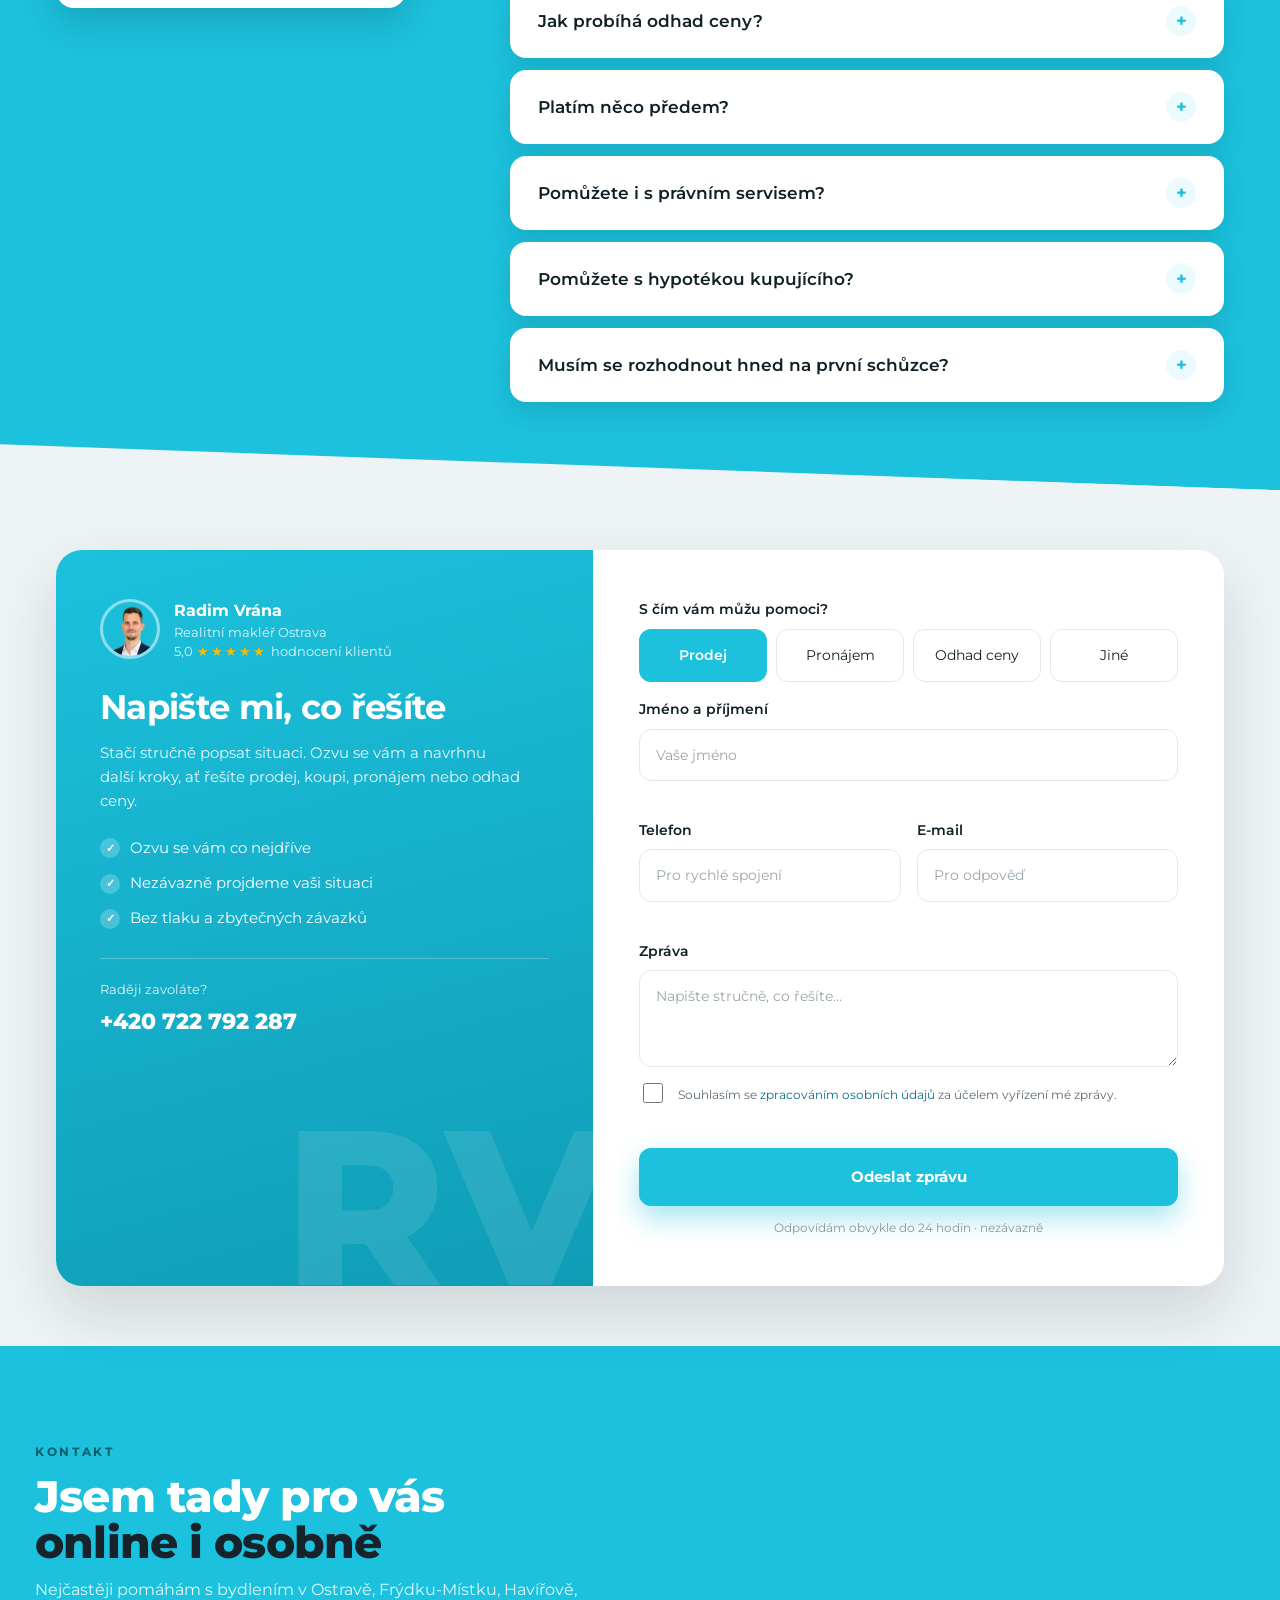
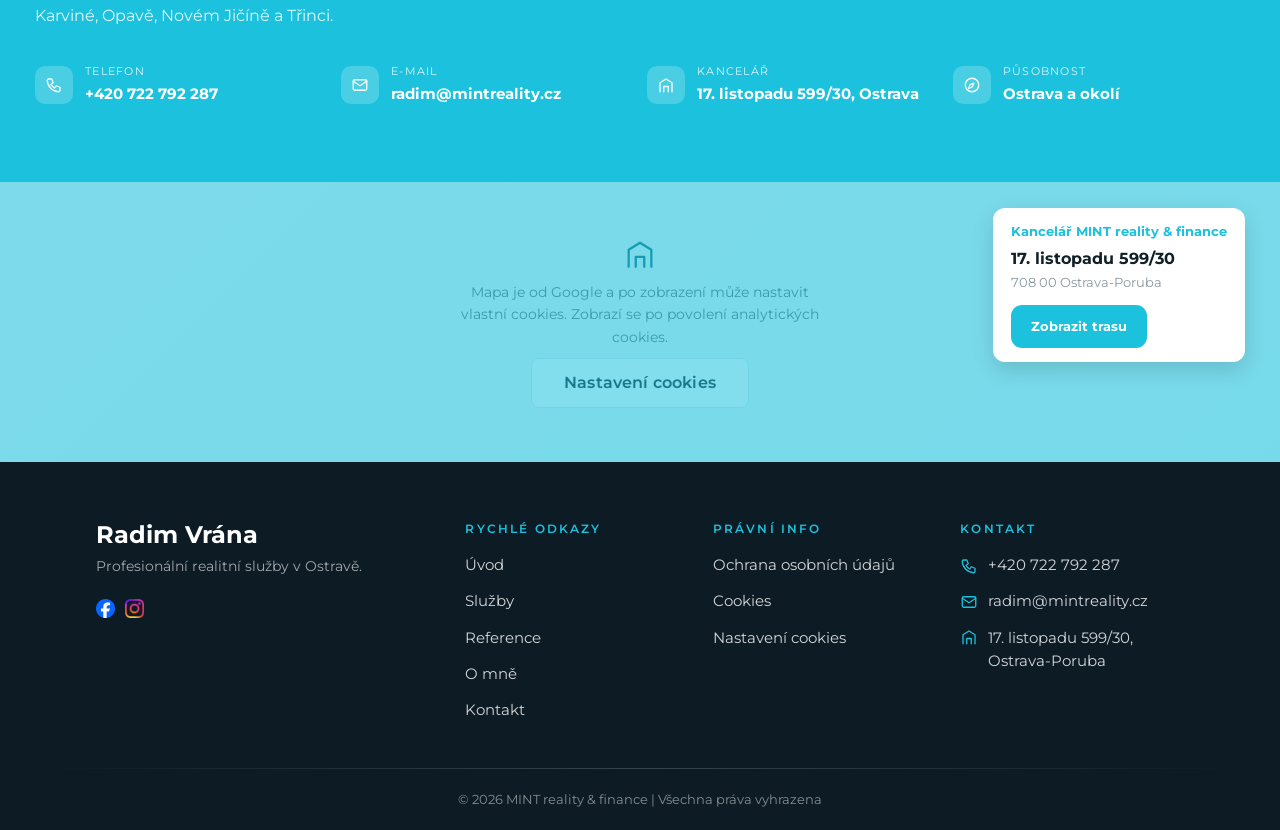
==== commit 062d52a5: "Recenze: oříznout text na 8 řádků, ať dlouhá recenze nenatáhne celou řadu karet Preventivní oprava s" ====
--- a/index.html
+++ b/index.html
@@ -155,7 +155,7 @@
   <link rel="stylesheet" href="https://fonts.googleapis.com/css2?family=Montserrat:wght@400;500;600;700&family=Poppins:wght@400;500;600;700&display=swap" />
 
   <!-- Styl -->
-  <link rel="stylesheet" href="assets/css/styles.css?v=20260914b" />
+  <link rel="stylesheet" href="assets/css/styles.css?v=20260914d" />
 </head>
 <body>
   <!-- Skip link -->
--- a/assets/css/styles.css
+++ b/assets/css/styles.css
@@ -1681,7 +1681,17 @@
   box-shadow: 0 4px 12px rgba(4, 48, 58, .14);
 }
 .review__stars { color: #FBBC04; letter-spacing: 2px; font-size: 1.05rem; }
-.review__text { color: var(--color-text); }
+/* Karty v carouselu mají align-items:stretch (viz .reviews__track), takže
+   jedna hodně dlouhá recenze natáhne výšku úplně všech karet v řadě.
+   Oříznutí na pevný počet řádků drží výšku karet konzistentní bez ohledu
+   na to, jak dlouhý text konkrétní recenze má. */
+.review__text {
+  color: var(--color-text);
+  display: -webkit-box;
+  -webkit-line-clamp: 8;
+  -webkit-box-orient: vertical;
+  overflow: hidden;
+}
 .review__meta {
   margin-top: auto;
   display: flex;
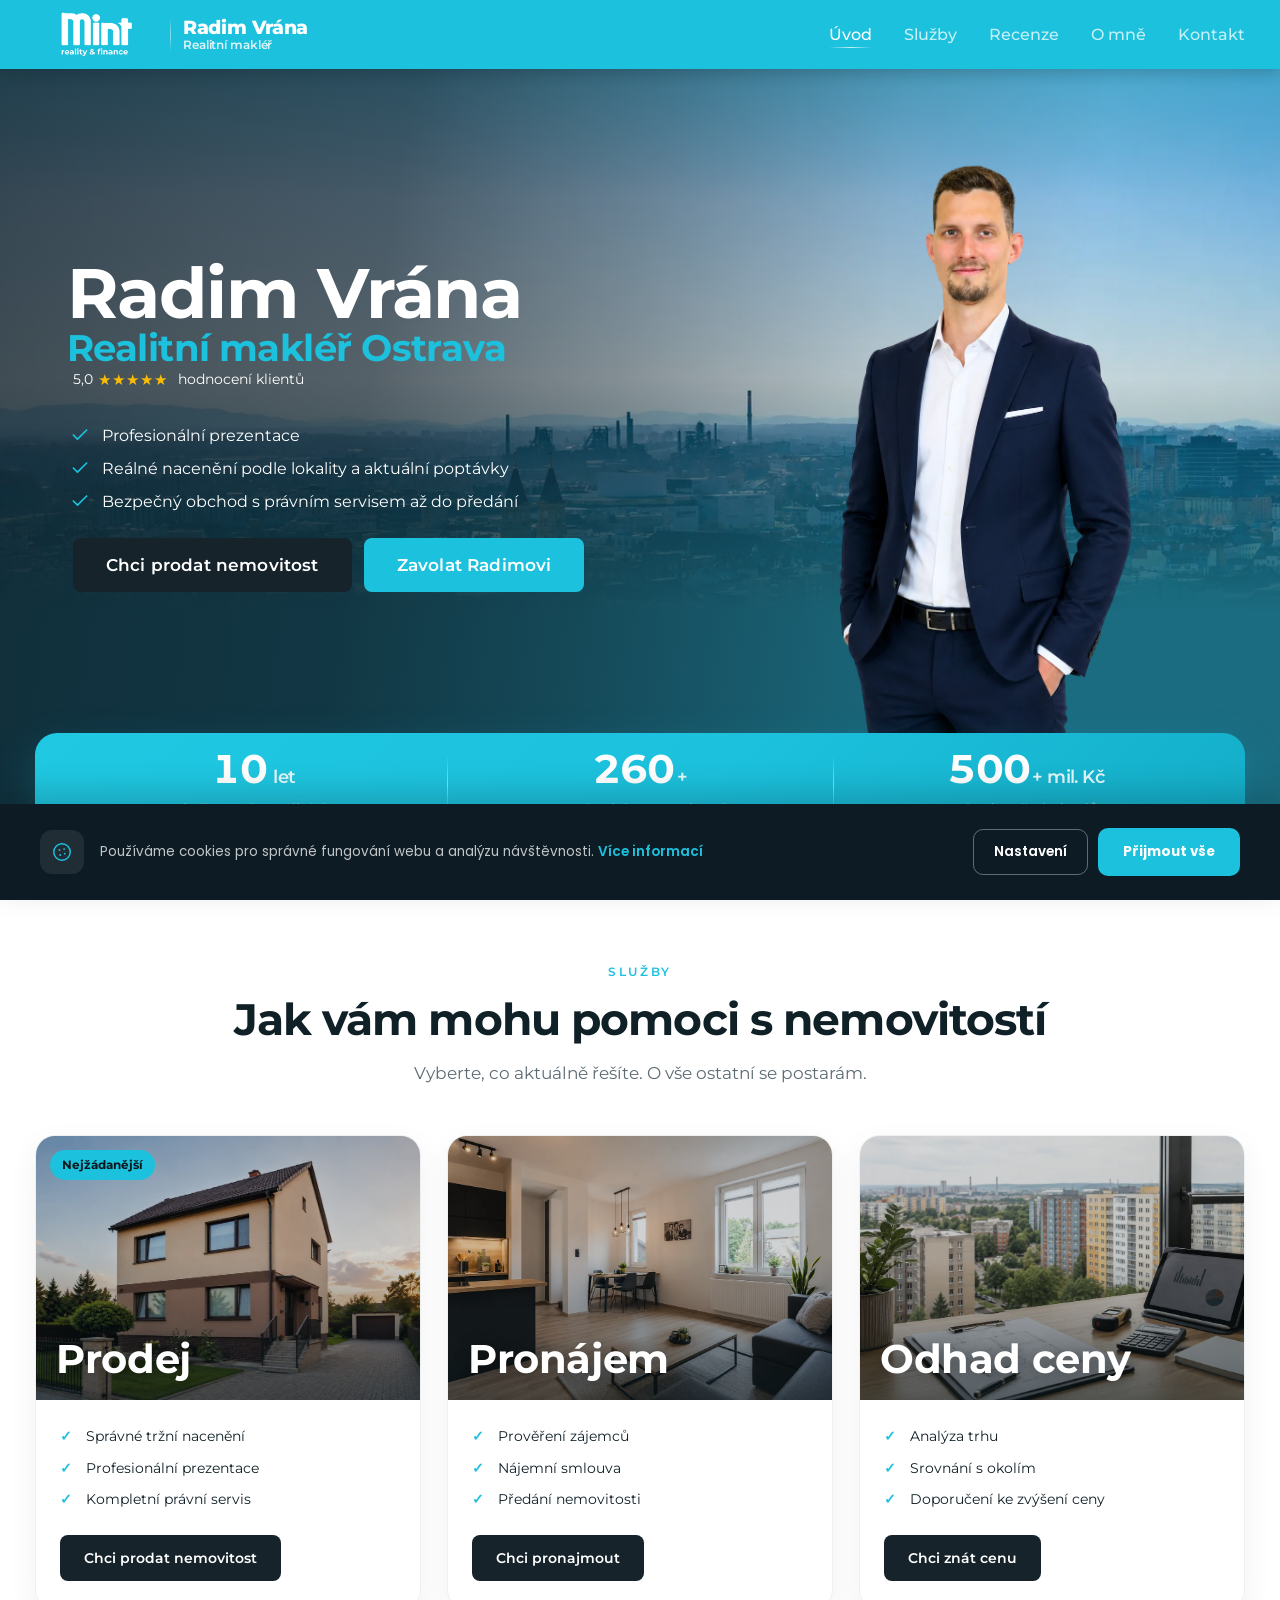
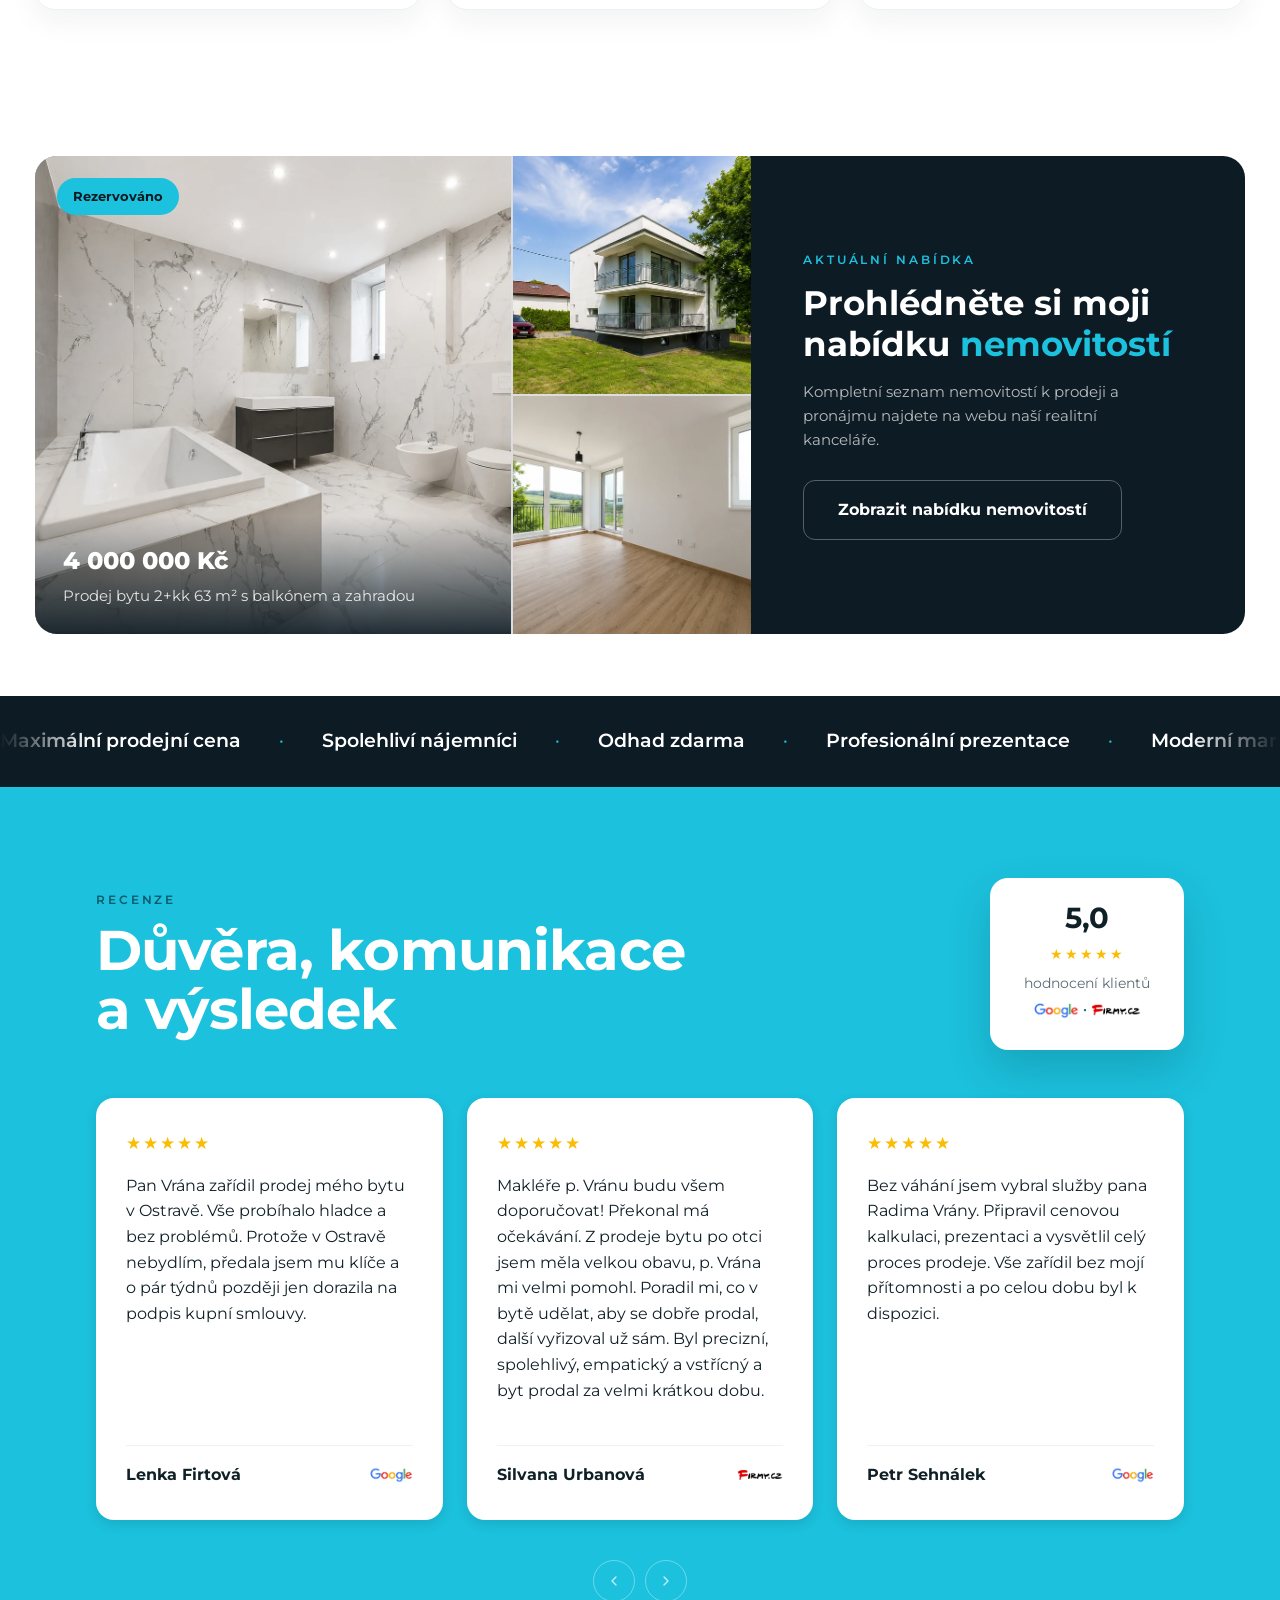
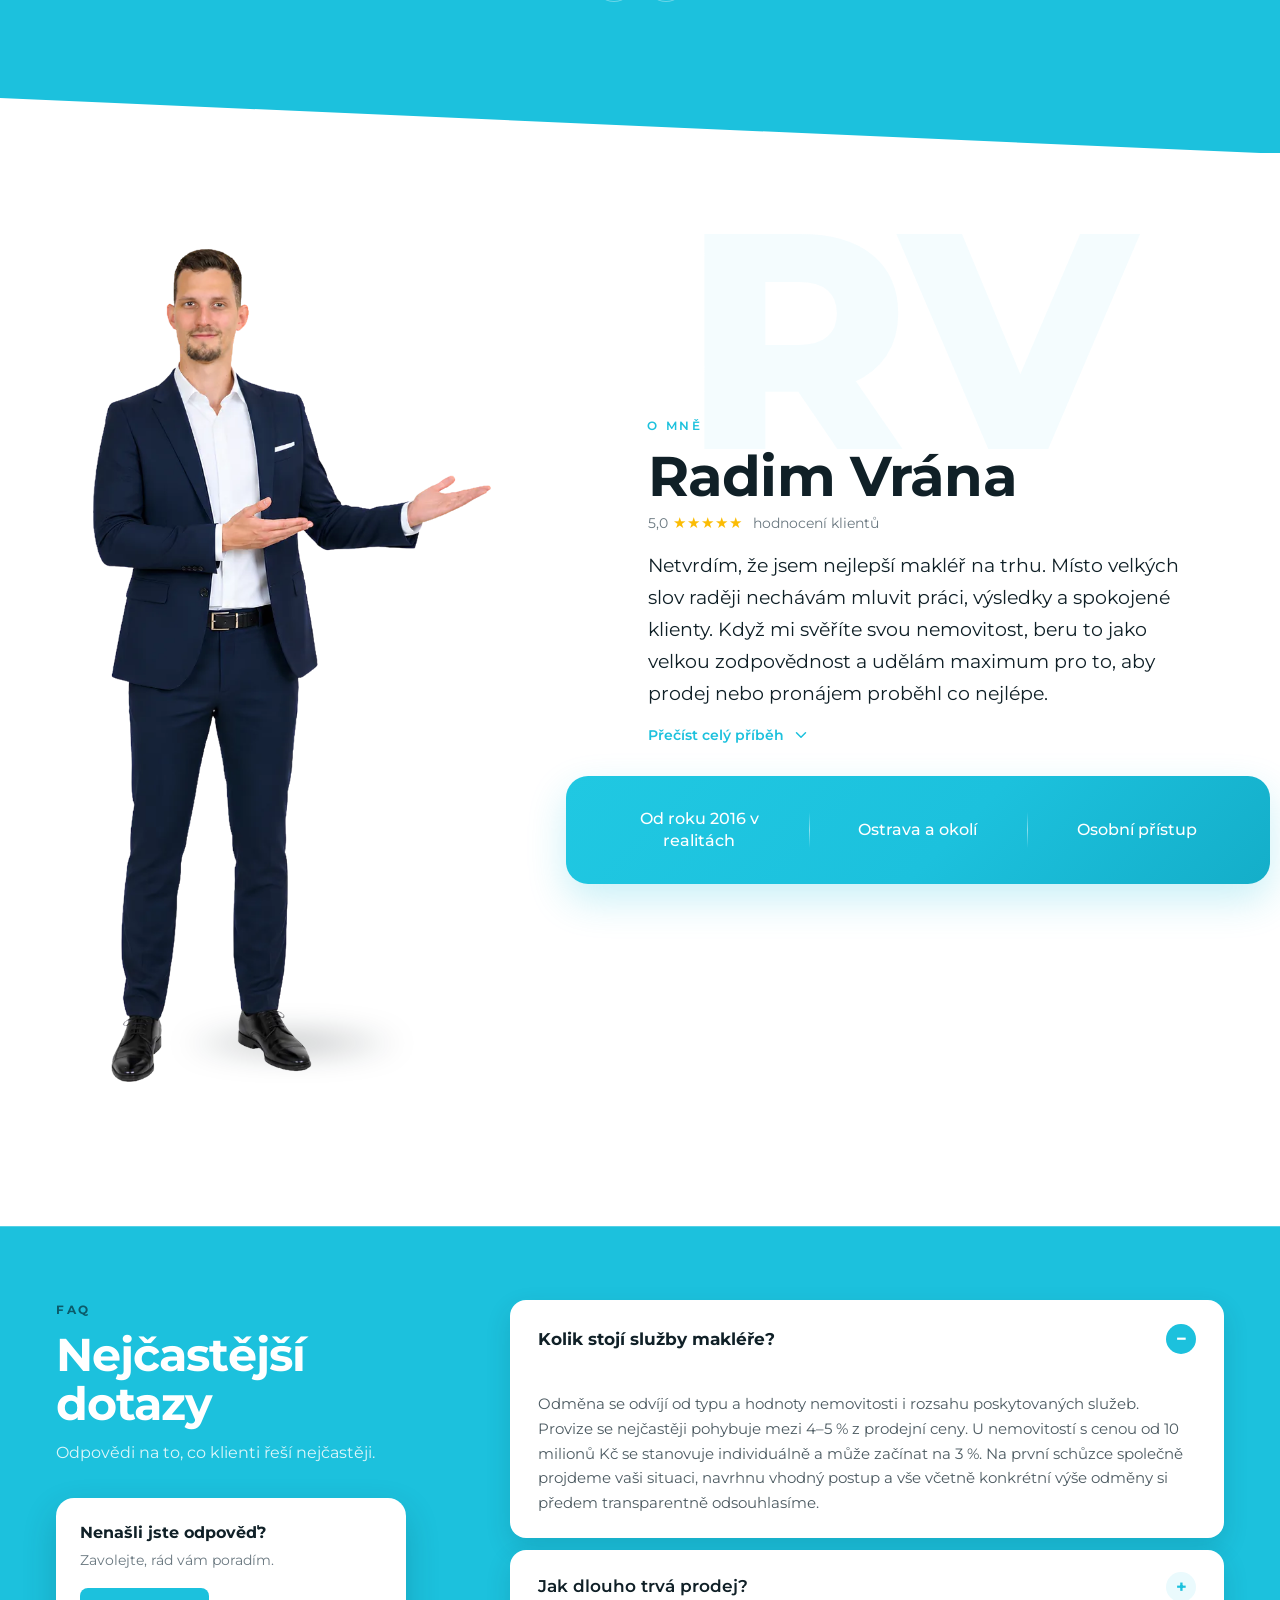
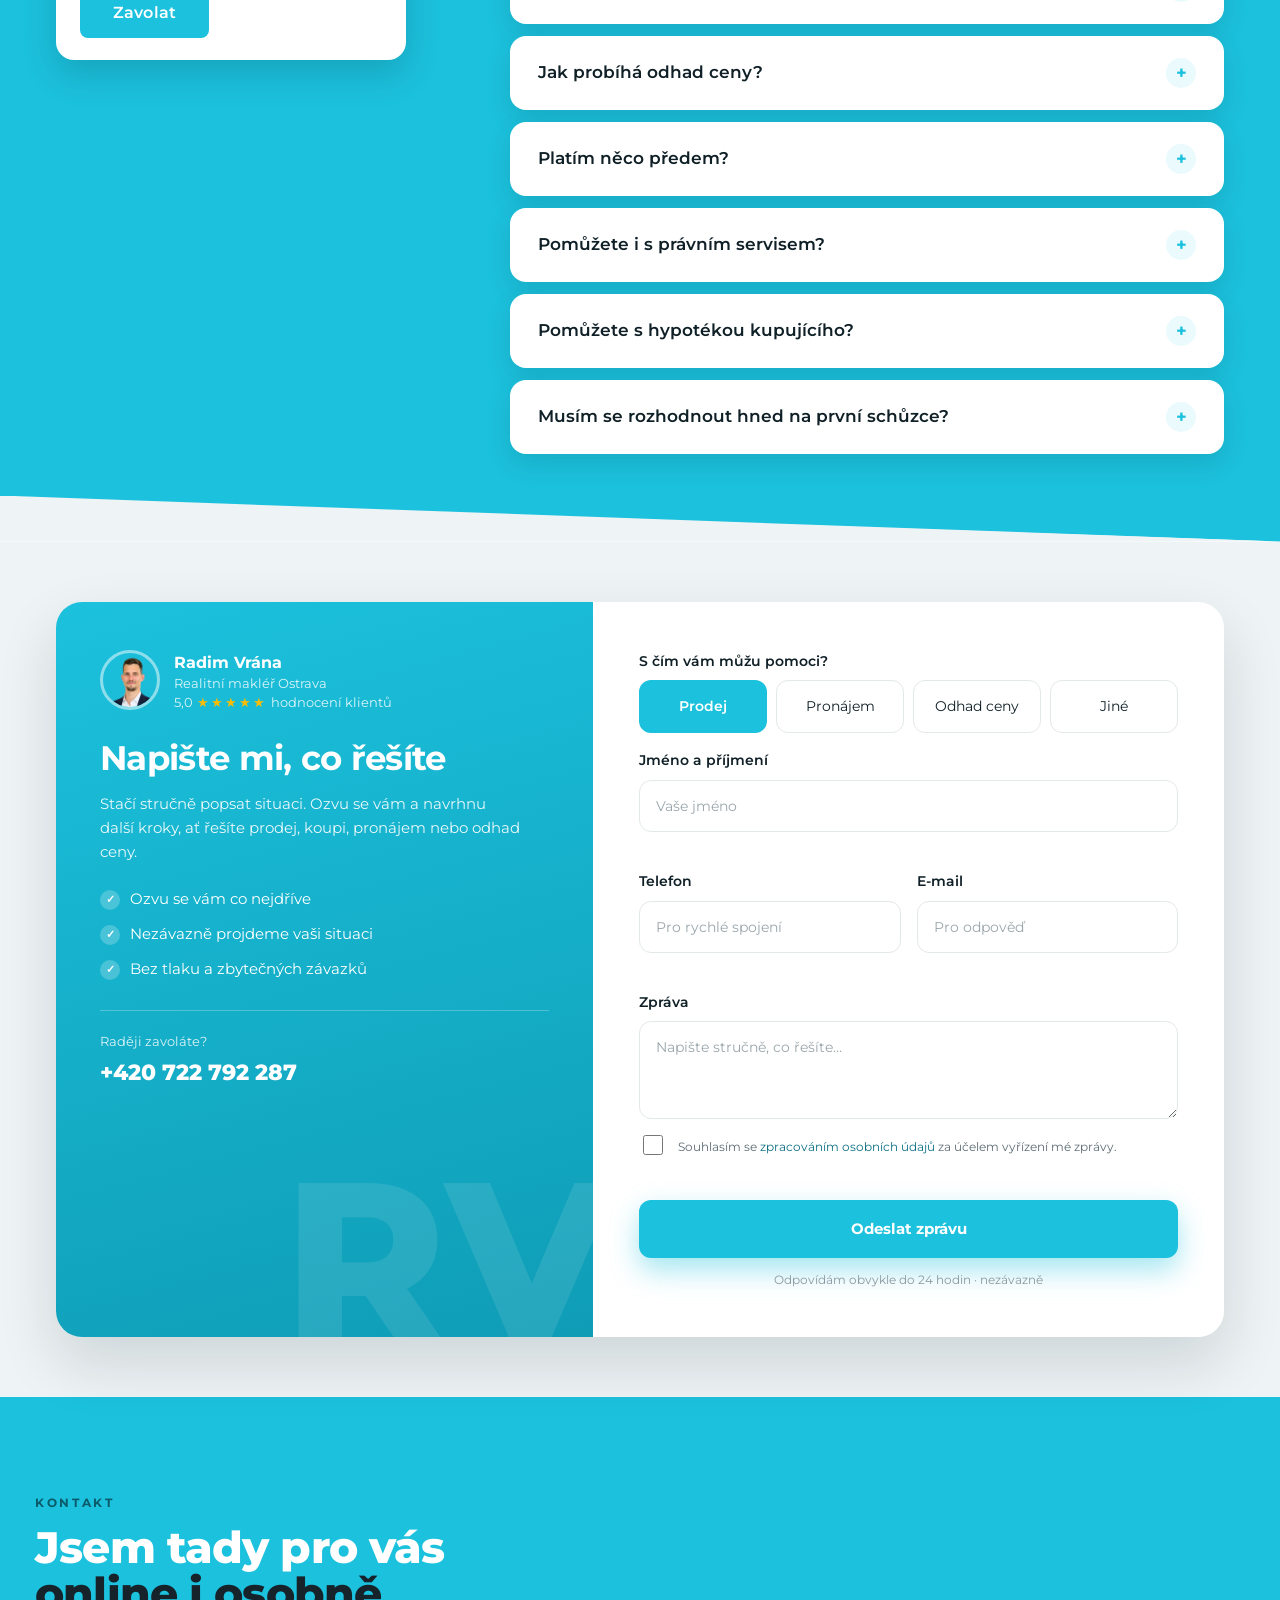
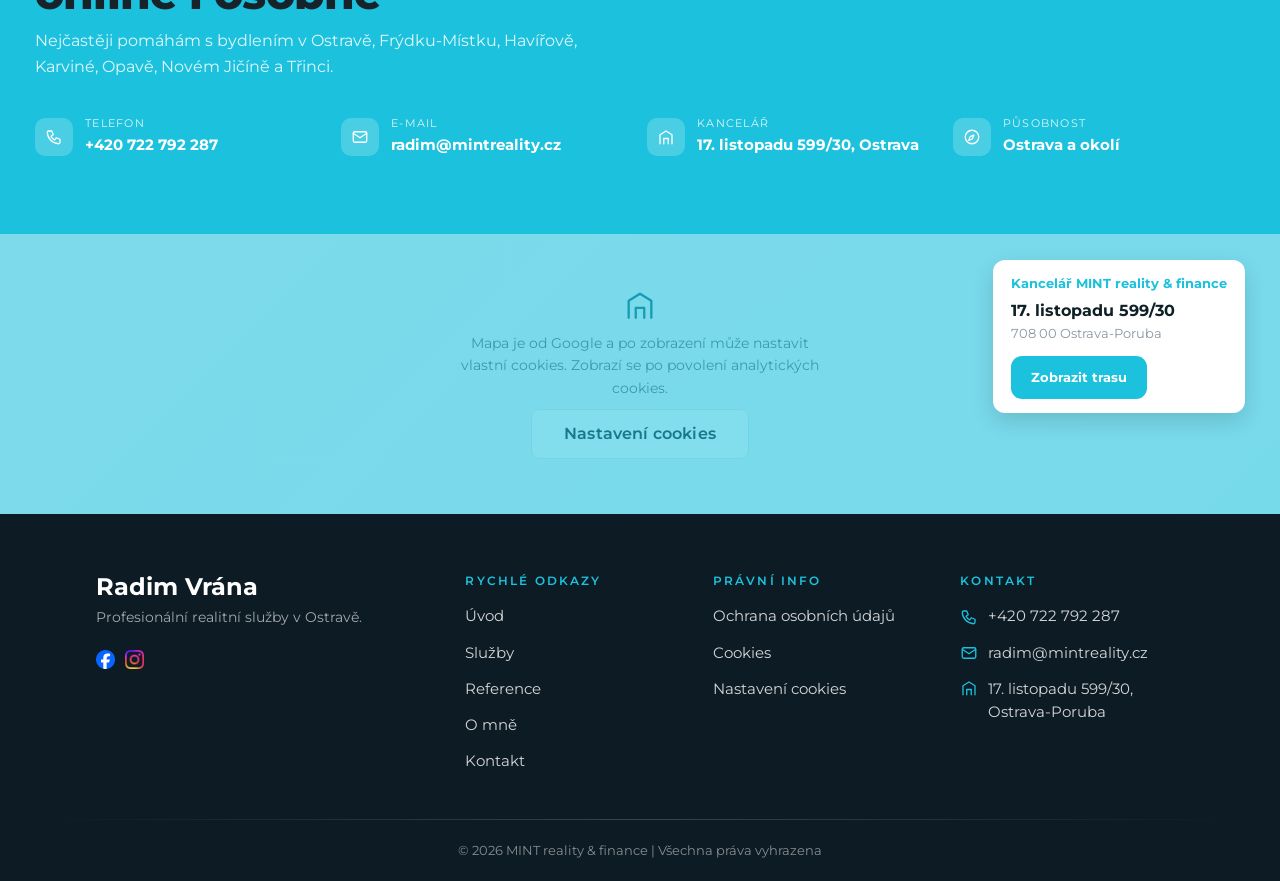
==== commit cb5a43c4: "Revert "Recenze: oříznout text na 8 řádků, ať dlouhá recenze nenatáhne celou řadu karet" This revert" ====
--- a/index.html
+++ b/index.html
@@ -155,7 +155,7 @@
   <link rel="stylesheet" href="https://fonts.googleapis.com/css2?family=Montserrat:wght@400;500;600;700&family=Poppins:wght@400;500;600;700&display=swap" />
 
   <!-- Styl -->
-  <link rel="stylesheet" href="assets/css/styles.css?v=20260914d" />
+  <link rel="stylesheet" href="assets/css/styles.css?v=20260914b" />
 </head>
 <body>
   <!-- Skip link -->
--- a/assets/css/styles.css
+++ b/assets/css/styles.css
@@ -1681,17 +1681,7 @@
   box-shadow: 0 4px 12px rgba(4, 48, 58, .14);
 }
 .review__stars { color: #FBBC04; letter-spacing: 2px; font-size: 1.05rem; }
-/* Karty v carouselu mají align-items:stretch (viz .reviews__track), takže
-   jedna hodně dlouhá recenze natáhne výšku úplně všech karet v řadě.
-   Oříznutí na pevný počet řádků drží výšku karet konzistentní bez ohledu
-   na to, jak dlouhý text konkrétní recenze má. */
-.review__text {
-  color: var(--color-text);
-  display: -webkit-box;
-  -webkit-line-clamp: 8;
-  -webkit-box-orient: vertical;
-  overflow: hidden;
-}
+.review__text { color: var(--color-text); }
 .review__meta {
   margin-top: auto;
   display: flex;
